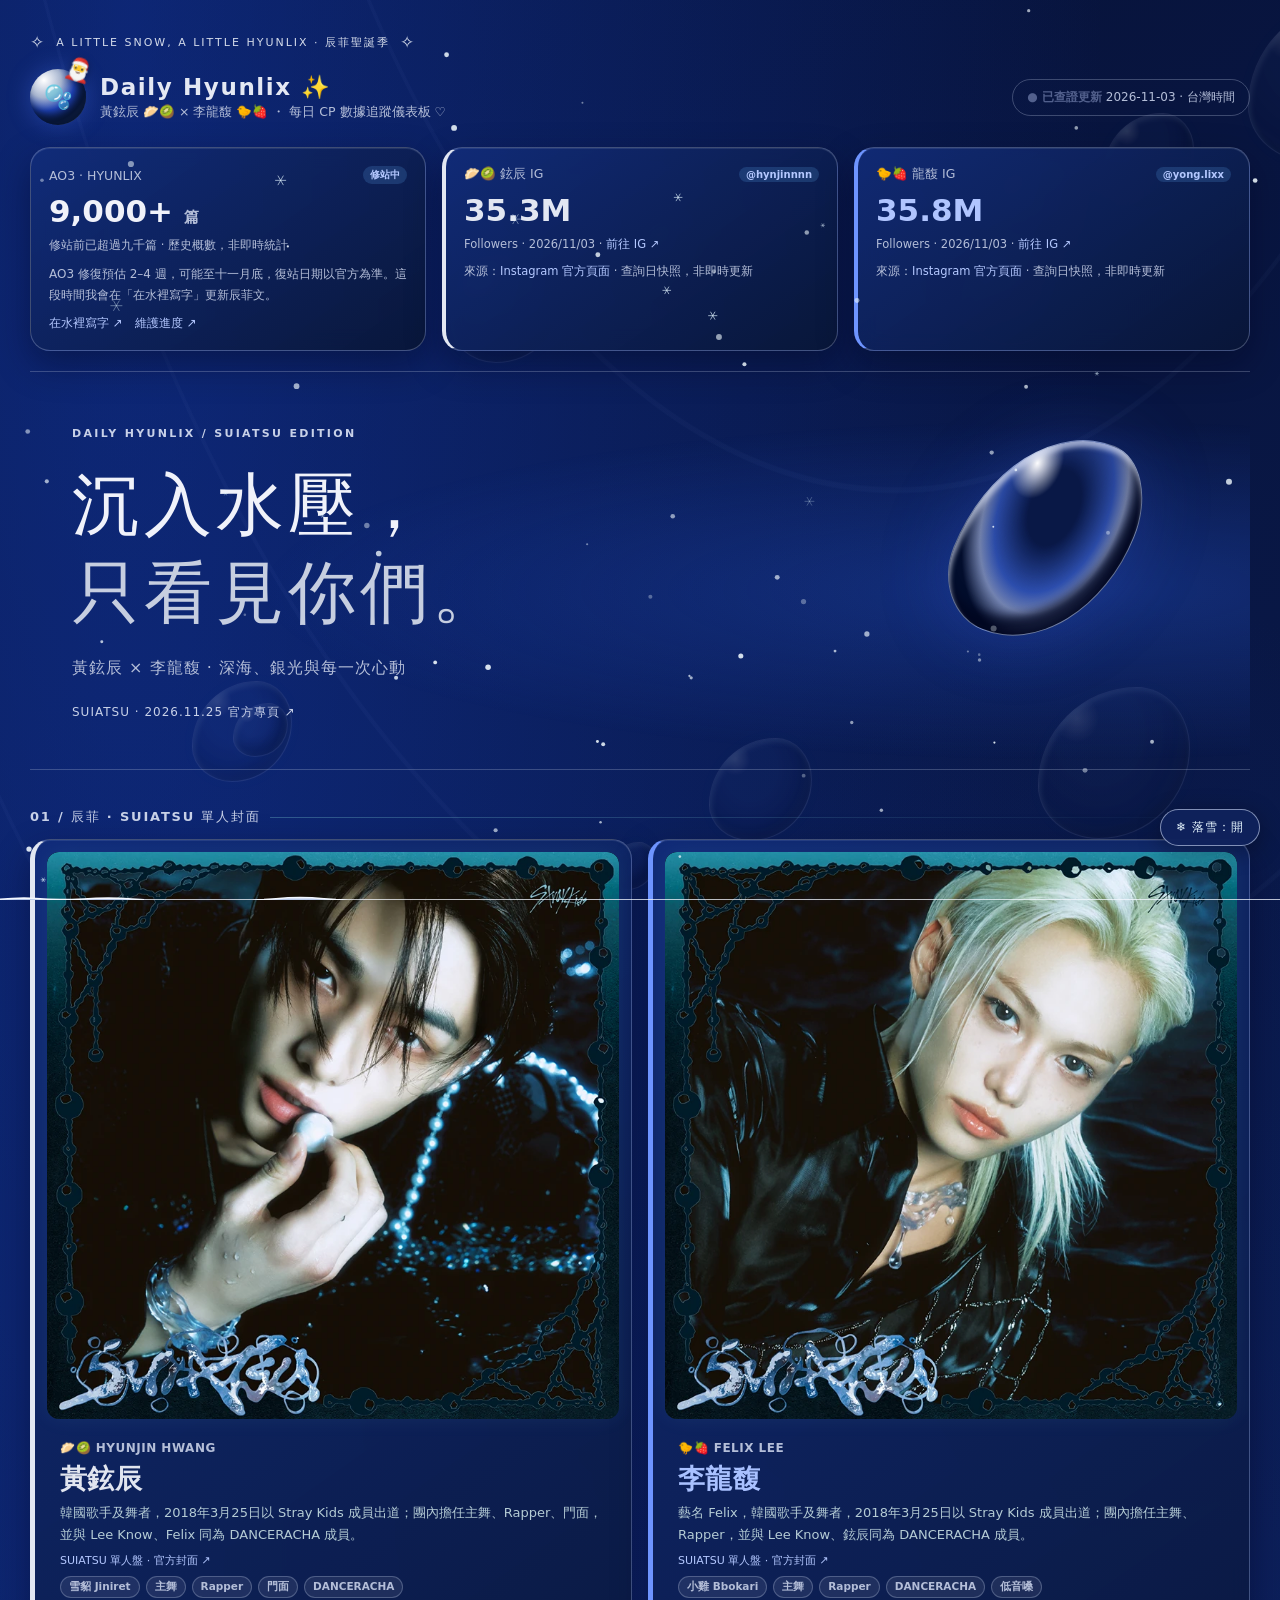
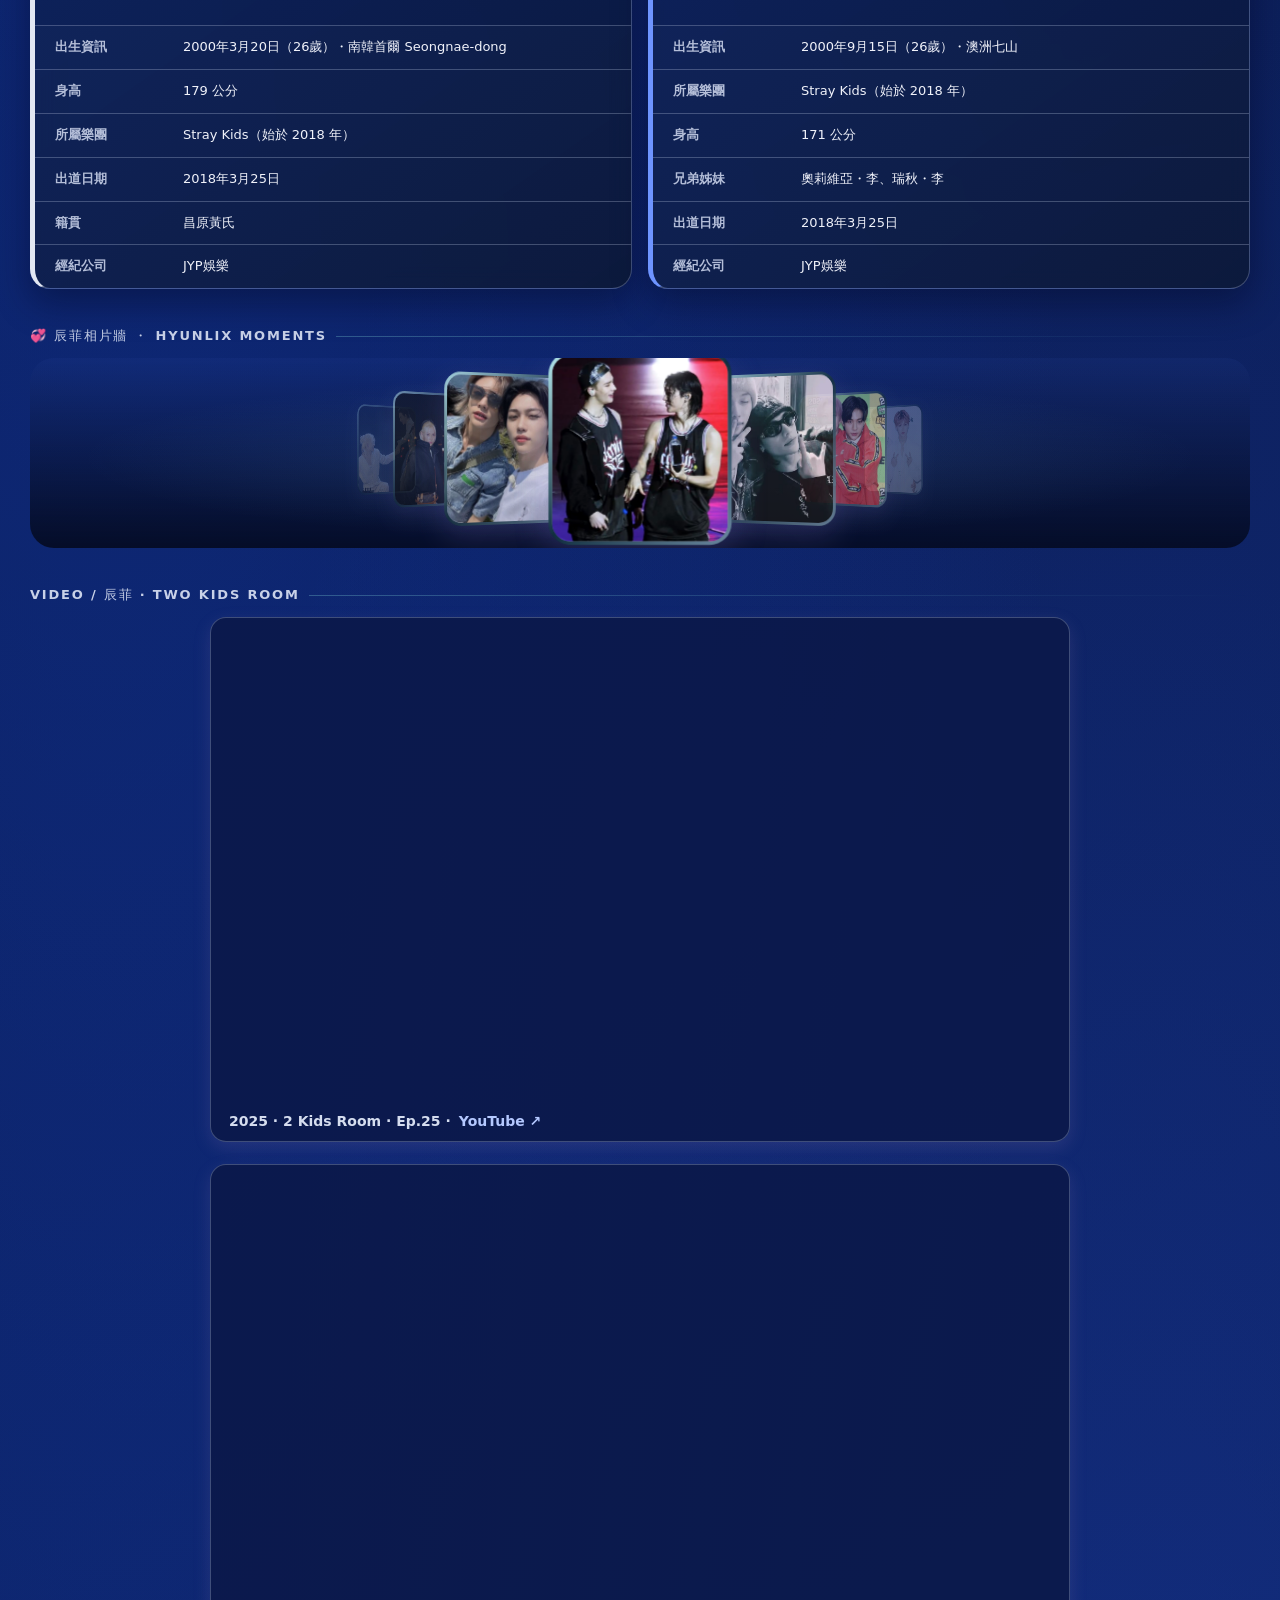
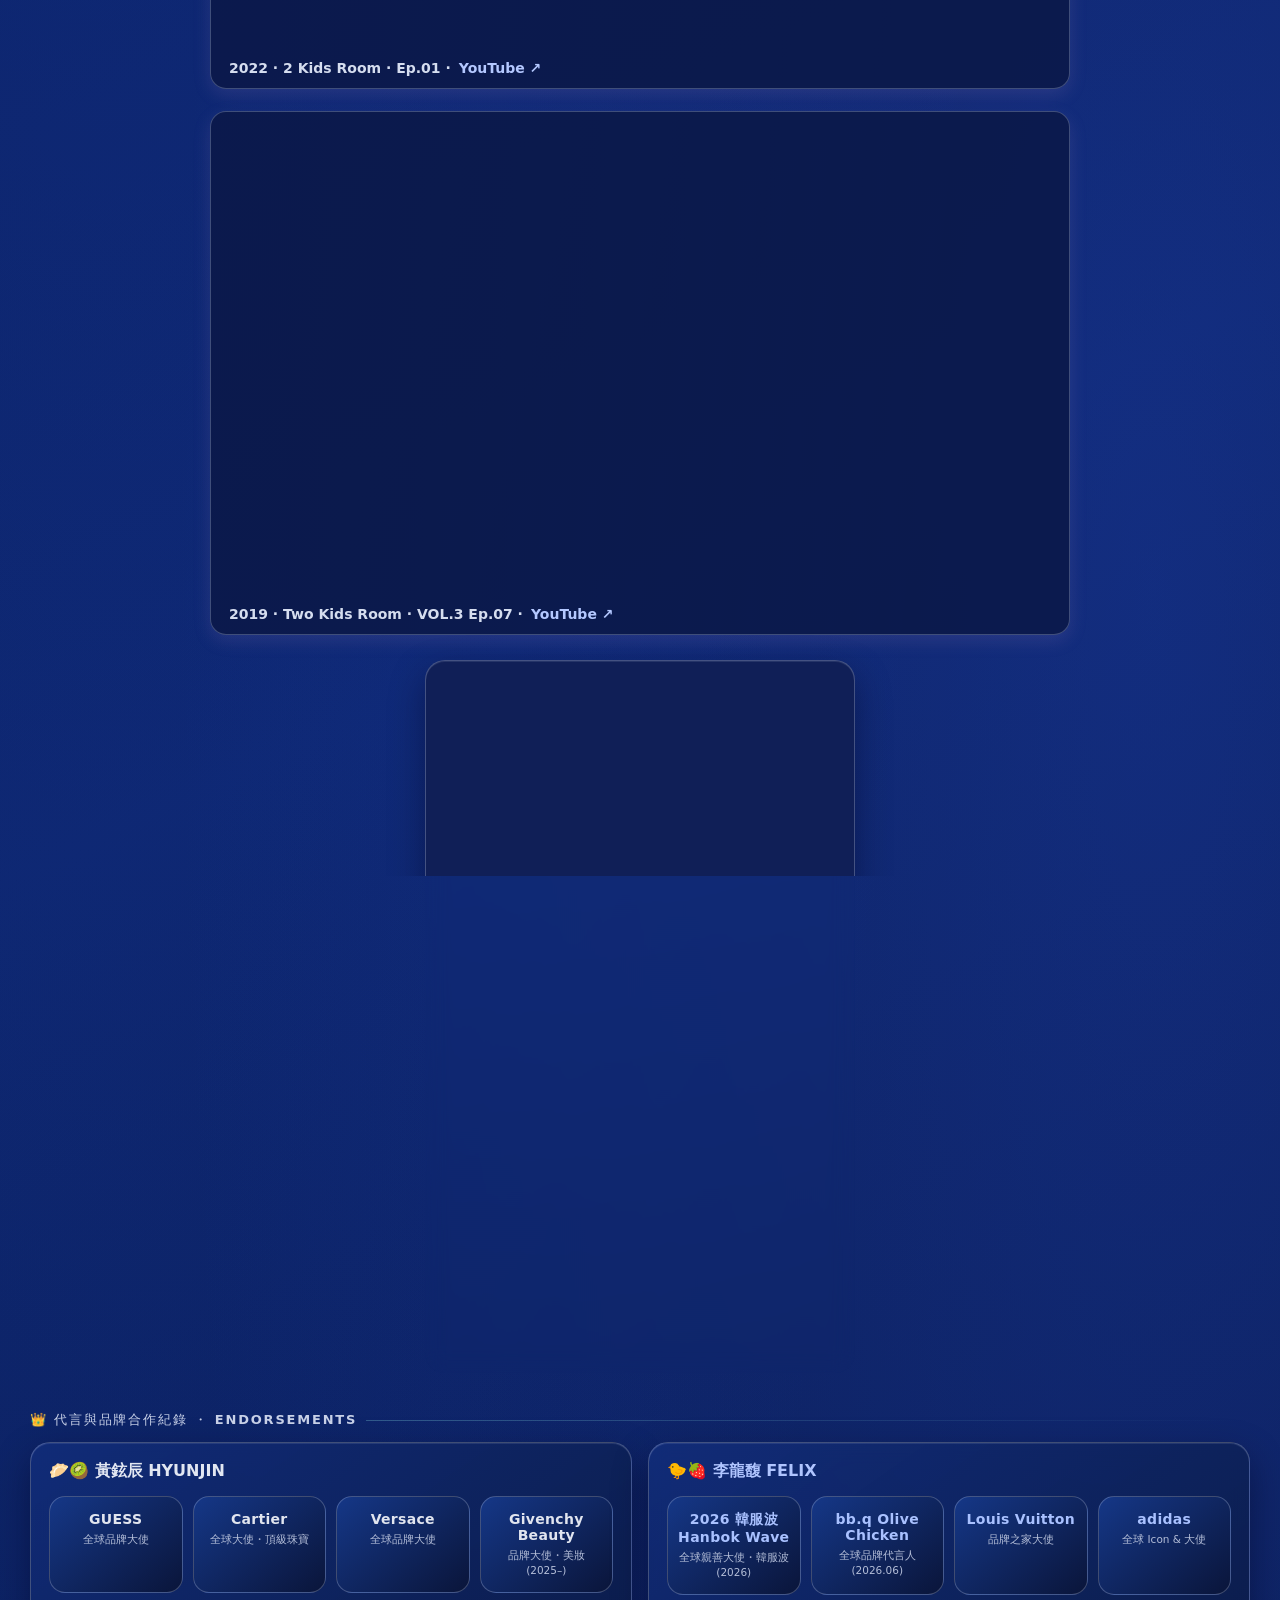
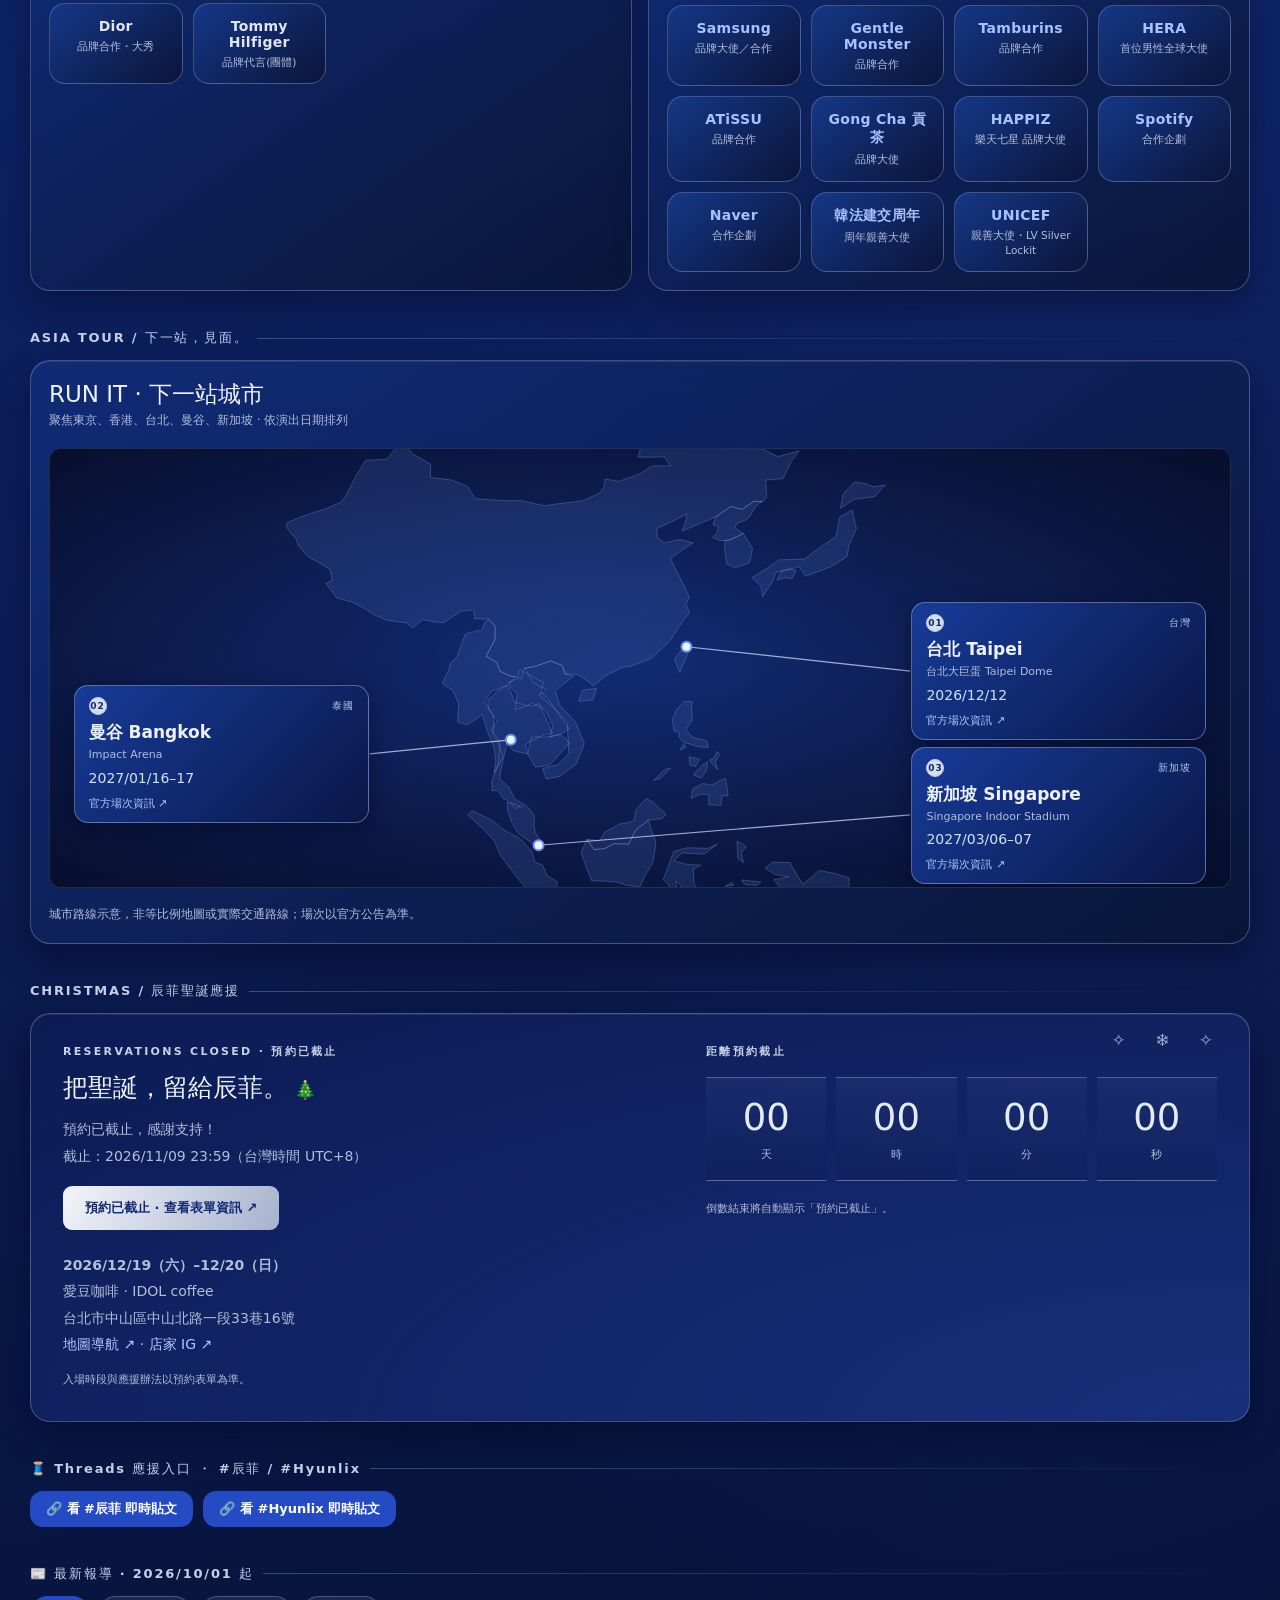
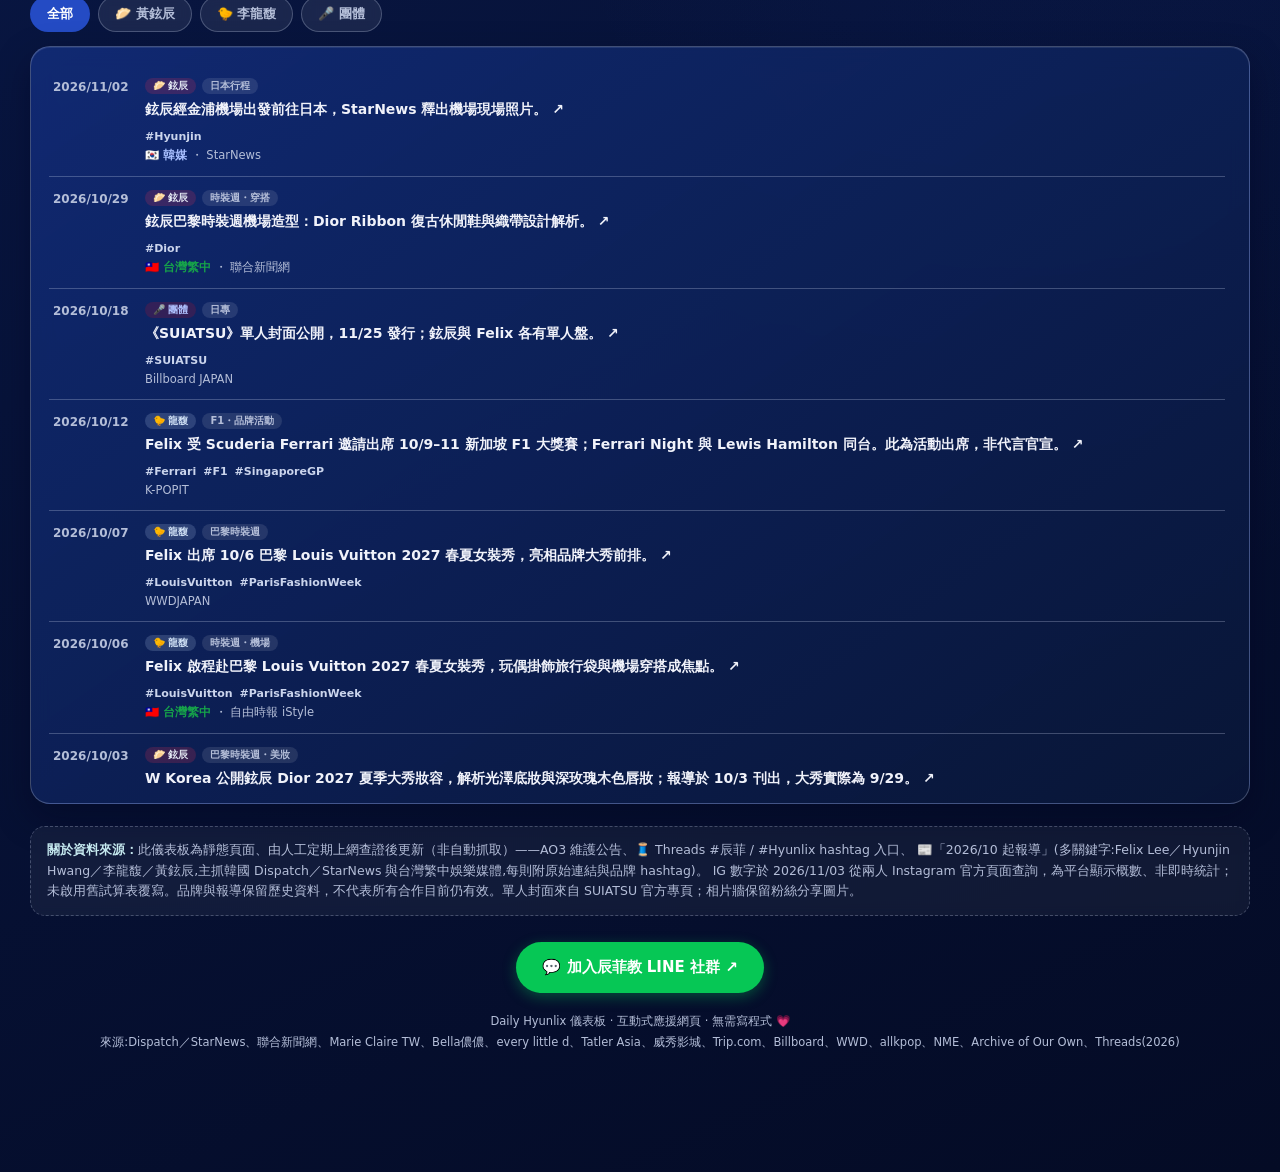
==== index.html @ 00bf86dd "Keep true-aspect regional geography in compact 440px city map" ====
<!DOCTYPE html>
<html lang="zh-Hant">
<head>
<meta charset="UTF-8">
<meta name="viewport" content="width=device-width, initial-scale=1.0">
<title>Daily Hyunlix ｜ 黃鉉辰 × 李龍馥 ✨</title>
<style>
:root{
--pink:#ff2d42; --pink-d:#c8102e;
--lilac:#3a1418; --purple:#b8102a;
--babyblue:#ff6b5b; --blue-d:#e0102a;
--card:rgba(24,14,15,.66); --line:rgba(255,70,80,.28);
--hj:#ff2d4d; --hj-soft:#ff7a8a;
--fx:#9fb4d9; --fx-fill:#c3d3ec;
--text:#f5ecec; --muted:#c9a3a8; --good:#3ddc84;
}
*{box-sizing:border-box;margin:0;padding:0}
body{
font-family:"Segoe UI","PingFang TC","Microsoft JhengHei",system-ui,sans-serif;
background-color:#0b0a10;
background-image:
url("data:image/svg+xml;utf8,%3Csvg%20xmlns%3D%22http%3A//www.w3.org/2000/svg%22%20width%3D%22120%22%20height%3D%22120%22%3E%3Cg%20fill%3D%22none%22%20stroke%3D%22rgba%28255%2C80%2C90%2C0.08%29%22%20stroke-width%3D%221.4%22%3E%3Cpath%20d%3D%22M10%2060%20C10%2040%2C30%2040%2C30%2060%20C30%2080%2C50%2080%2C50%2060%20C50%2040%2C70%2040%2C70%2060%20C70%2080%2C90%2080%2C90%2060%20C90%2040%2C110%2040%2C110%2060%22/%3E%3Cpath%20d%3D%22M10%2020%20C10%200%2C30%200%2C30%2020%20C30%2040%2C50%2040%2C50%2020%20C50%200%2C70%200%2C70%2020%20C70%2040%2C90%2040%2C90%2020%20C90%200%2C110%200%2C110%2020%22/%3E%3Cpath%20d%3D%22M10%20100%20C10%2080%2C30%2080%2C30%20100%20C30%20120%2C50%20120%2C50%20100%20C50%2080%2C70%2080%2C70%20100%20C70%20120%2C90%20120%2C90%20100%20C90%2080%2C110%2080%2C110%20100%22/%3E%3C/g%3E%3C/svg%3E"),
radial-gradient(1000px 700px at 8% 6%, rgba(180,20,40,.32) 0%, transparent 58%),
radial-gradient(900px 620px at 92% 10%, rgba(30,40,70,.4) 0%, transparent 58%),
radial-gradient(1000px 680px at 65% 100%, rgba(20,25,45,.5) 0%, transparent 60%),
linear-gradient(160deg,#170709 0%,#0c0c14 45%,#050508 100%);
background-attachment:fixed;
color:var(--text); min-height:100vh; padding:26px 20px 70px; position:relative; overflow-x:hidden;
}
body::before{content:"";position:fixed;inset:0;z-index:-2;pointer-events:none;background:
url("data:image/svg+xml;utf8,%3Csvg%20xmlns%3D%22http%3A//www.w3.org/2000/svg%22%20width%3D%22120%22%20height%3D%22120%22%3E%3Cg%20fill%3D%22none%22%20stroke%3D%22rgba%28255%2C80%2C90%2C0.08%29%22%20stroke-width%3D%221.4%22%3E%3Cpath%20d%3D%22M10%2060%20C10%2040%2C30%2040%2C30%2060%20C30%2080%2C50%2080%2C50%2060%20C50%2040%2C70%2040%2C70%2060%20C70%2080%2C90%2080%2C90%2060%20C90%2040%2C110%2040%2C110%2060%22/%3E%3Cpath%20d%3D%22M10%2020%20C10%200%2C30%200%2C30%2020%20C30%2040%2C50%2040%2C50%2020%20C50%200%2C70%200%2C70%2020%20C70%2040%2C90%2040%2C90%2020%20C90%200%2C110%200%2C110%2020%22/%3E%3Cpath%20d%3D%22M10%20100%20C10%2080%2C30%2080%2C30%20100%20C30%20120%2C50%20120%2C50%20100%20C50%2080%2C70%2080%2C70%20100%20C70%20120%2C90%20120%2C90%20100%20C90%2080%2C110%2080%2C110%20100%22/%3E%3C/g%3E%3C/svg%3E"),
radial-gradient(1000px 700px at 8% 6%, rgba(180,20,40,.32) 0%, transparent 58%),
radial-gradient(900px 620px at 92% 10%, rgba(30,40,70,.4) 0%, transparent 58%),
radial-gradient(1000px 680px at 65% 100%, rgba(20,25,45,.5) 0%, transparent 60%),
linear-gradient(160deg,#170709 0%,#0c0c14 45%,#050508 100%);}
#bubbles{position:fixed;inset:0;z-index:0;pointer-events:none;overflow:hidden}
.bubble{position:absolute;border-radius:50%;
background:
radial-gradient(circle at 30% 24%, rgba(255,255,255,.28), rgba(255,255,255,.05) 38%, transparent 60%),
conic-gradient(from 210deg, #c8102e, #1a0a0a, #2a3550, #c8102e);
box-shadow: inset 0 0 18px rgba(200,60,70,.2), inset -6px -8px 18px rgba(20,20,35,.5), 0 0 26px rgba(150,30,50,.3);
mix-blend-mode:screen; opacity:.4; animation:floaty linear infinite;}
@keyframes floaty{0%{transform:translate(0,0) scale(1)}50%{transform:translate(26px,-46px) scale(1.06)}100%{transform:translate(0,0) scale(1)}}
.wrap{max-width:1180px;margin:0 auto;position:relative;z-index:1}
a{color:var(--blue-d);text-decoration:none} a:hover{text-decoration:underline}
header.top{display:flex;justify-content:space-between;align-items:center;flex-wrap:wrap;gap:14px;margin-bottom:22px}
.brand{display:flex;align-items:center;gap:14px}
.logo{width:56px;height:56px;border-radius:50%;background:conic-gradient(from 180deg,#c8102e,#1a0a0a,#2a3550,#c8102e);
display:grid;place-items:center;font-size:23px;box-shadow:inset 0 0 14px rgba(255,255,255,.8), 0 6px 22px rgba(200,150,230,.5)}
.brand h1{font-size:23px;letter-spacing:.4px;background:linear-gradient(90deg,var(--pink-d),var(--purple),var(--blue-d));
-webkit-background-clip:text;background-clip:text;color:transparent}
.brand p{color:var(--muted);font-size:12.5px;margin-top:3px}
.stamp{text-align:right;font-size:12px;color:var(--muted)}
.stamp .live{color:var(--good);font-weight:700}
.grid{display:grid;gap:16px}
.card{background:var(--card);border:1px solid var(--line);border-radius:22px;padding:18px;
backdrop-filter:blur(11px);-webkit-backdrop-filter:blur(11px);box-shadow:0 8px 30px rgba(180,150,230,.22)}
.kpis{grid-template-columns:repeat(3,1fr);margin-bottom:18px}
@media(max-width:780px){.kpis{grid-template-columns:1fr}}
.kpi .kt{display:flex;justify-content:space-between;align-items:center;color:var(--muted);font-size:12.5px}
.kpi.hj{border-left:4px solid var(--hj)} .kpi.fx{border-left:4px solid var(--fx-fill)}
.kpi .kv{font-size:26px;font-weight:800;margin-top:9px}
.kpi.hj .kv{color:var(--hj)} .kpi.fx .kv{color:var(--fx)}
.kpi .ks{font-size:11.5px;margin-top:7px;color:var(--muted)}
.tag{font-size:10px;font-weight:700;padding:2px 7px;border-radius:99px}
.tg-auto{background:rgba(31,164,99,.16);color:var(--good)}
.tg-ig{background:rgba(90,167,232,.2);color:var(--blue-d)}
.sec{display:flex;align-items:center;gap:9px;margin:28px 0 13px;font-size:14.5px;font-weight:800;letter-spacing:1px;
background:linear-gradient(90deg,var(--pink-d),var(--purple));-webkit-background-clip:text;background-clip:text;color:transparent}
.sec::after{content:"";flex:1;height:2px;background:linear-gradient(90deg,rgba(199,167,255,.7),transparent)}
.profiles{grid-template-columns:1fr 1fr;margin-bottom:8px}
@media(max-width:860px){.profiles{grid-template-columns:1fr}}
.profile{position:relative;overflow:hidden;padding:0;border-radius:26px;background:rgba(24,14,15,.66)}
.profile::before{content:"";position:absolute;inset:-30% -10% auto auto;width:220px;height:220px;border-radius:50%;background:radial-gradient(circle,rgba(255,60,70,.35),transparent 65%);pointer-events:none}
.profile.hj{border-left:5px solid var(--hj)} .profile.fx{border-left:5px solid var(--fx-fill)}
.phead{display:grid;grid-template-columns:150px 1fr;gap:16px;padding:16px 16px 12px;align-items:stretch}
@media(max-width:560px){.phead{grid-template-columns:118px 1fr;gap:12px;padding:13px}}
.portrait{height:210px;border-radius:22px;padding:3px;background:linear-gradient(135deg,#ff2d42,#22171a,#2a3550);box-shadow:0 10px 28px rgba(180,150,230,.25);overflow:hidden}
@media(max-width:560px){.portrait{height:174px}}
.portrait img{width:100%;height:100%;object-fit:cover;border-radius:19px;display:block}
.pmeta{display:flex;flex-direction:column;justify-content:center;gap:8px;min-width:0}
.pname{font-size:22px;font-weight:900;line-height:1.15;letter-spacing:.3px}.profile.hj .pname{color:var(--hj)}.profile.fx .pname{color:#cfe0f5}
.pen{font-size:12px;color:var(--muted);font-weight:700;letter-spacing:.5px}.pintro{font-size:13px;color:#f0d8d8;line-height:1.65}.pills{display:flex;gap:6px;flex-wrap:wrap}.pill{font-size:10.5px;font-weight:800;padding:3px 8px;border-radius:999px;background:rgba(255,255,255,.08);border:1px solid var(--line);color:var(--muted)}
.facts{display:grid;border-top:1px solid rgba(255,70,80,.28)}
.fact{display:grid;grid-template-columns:118px 1fr;gap:10px;padding:11px 16px;border-top:1px solid rgba(255,70,80,.22);background:rgba(255,255,255,.04)}
.fact:first-child{border-top:0}.fact b{color:var(--muted);font-size:13px}.fact span{font-size:13px;color:var(--text);line-height:1.45;font-weight:650}
.profile.hj .fact{background:rgba(219,230,255,.42)}.profile.fx .fact{background:rgba(255,235,224,.46)}
.photos{
position:relative;height:190px;display:block;overflow:hidden;padding:10px 0 18px;perspective:950px;
border-radius:24px;background:linear-gradient(180deg,rgba(255,255,255,.25),rgba(255,255,255,.08));
}
.photos::before{content:"";position:absolute;inset:10px 0 0;background:radial-gradient(ellipse at center,rgba(255,255,255,.45),transparent 58%);pointer-events:none}
.pf{position:absolute;left:50%;top:12px;width:150px;height:158px;border-radius:18px;padding:3px;border:0;background:linear-gradient(135deg,#ff2d42,#22171a,#2a3550);box-shadow:0 12px 30px rgba(135,116,210,.24);transition:transform .55s cubic-bezier(.2,.8,.2,1),opacity .55s ease,filter .55s ease,z-index .55s;cursor:pointer;overflow:hidden;transform-style:preserve-3d;will-change:transform,opacity;opacity:0;pointer-events:none}
.pf img{width:100%;height:100%;object-fit:cover;border-radius:15px;display:block;box-shadow:inset 0 0 10px rgba(255,255,255,.55)}
.pf.noimg{display:grid;place-items:center}
.pf.noimg::after{content:"💞 辰菲";color:#fff;font-weight:800;font-size:15px;text-shadow:0 1px 4px rgba(0,0,0,.2)}
.pf[data-pos="0"]{opacity:1;z-index:9;pointer-events:auto;filter:saturate(1.08) contrast(1.03);transform:translateX(-50%) translateZ(110px) rotateY(0deg) scale(1.08)}
.pf[data-pos="1"]{opacity:.88;z-index:8;pointer-events:auto;transform:translateX(calc(-50% + 122px)) translateZ(30px) rotateY(-28deg) scale(.92)}
.pf[data-pos="-1"]{opacity:.88;z-index:8;pointer-events:auto;transform:translateX(calc(-50% - 122px)) translateZ(30px) rotateY(28deg) scale(.92)}
.pf[data-pos="2"]{opacity:.55;z-index:7;pointer-events:auto;filter:saturate(.9);transform:translateX(calc(-50% + 220px)) translateZ(-90px) rotateY(-48deg) scale(.78)}
.pf[data-pos="-2"]{opacity:.55;z-index:7;pointer-events:auto;filter:saturate(.9);transform:translateX(calc(-50% - 220px)) translateZ(-90px) rotateY(48deg) scale(.78)}
.pf[data-pos="3"]{opacity:.25;z-index:6;transform:translateX(calc(-50% + 300px)) translateZ(-180px) rotateY(-62deg) scale(.66)}
.pf[data-pos="-3"]{opacity:.25;z-index:6;transform:translateX(calc(-50% - 300px)) translateZ(-180px) rotateY(62deg) scale(.66)}
.photos:hover .pf[data-pos="0"]{box-shadow:0 16px 42px rgba(255,130,205,.38),0 0 28px rgba(159,210,255,.45)}
.photoHint{position:absolute;left:50%;bottom:4px;transform:translateX(-50%);font-size:11px;color:var(--muted);background:rgba(255,255,255,.1);border:1px solid var(--line);border-radius:999px;padding:3px 10px;backdrop-filter:blur(8px);white-space:nowrap}
@media(max-width:780px){.photos{height:174px}.pf{width:132px;height:144px}.pf[data-pos="1"]{transform:translateX(calc(-50% + 92px)) translateZ(20px) rotateY(-26deg) scale(.88)}.pf[data-pos="-1"]{transform:translateX(calc(-50% - 92px)) translateZ(20px) rotateY(26deg) scale(.88)}.pf[data-pos="2"]{opacity:.42;transform:translateX(calc(-50% + 158px)) translateZ(-75px) rotateY(-48deg) scale(.72)}.pf[data-pos="-2"]{opacity:.42;transform:translateX(calc(-50% - 158px)) translateZ(-75px) rotateY(48deg) scale(.72)}.pf[data-pos="3"],.pf[data-pos="-3"]{opacity:0}}
.brandwall{grid-template-columns:1fr 1fr}
@media(max-width:780px){.brandwall{grid-template-columns:1fr}}
.bm{font-size:16px;font-weight:800;margin-bottom:14px}
.bm.hj{color:var(--hj)} .bm.fx{color:var(--fx)}
.blogos{display:grid;grid-template-columns:repeat(auto-fill,minmax(122px,1fr));gap:11px}
.brandchip{text-align:center;border-radius:16px;padding:14px 10px;border:1px solid var(--line);
box-shadow:0 5px 16px rgba(180,150,230,.2);transition:transform .25s ease}
.brandchip:hover{transform:translateY(-4px) scale(1.03)}
.brandchip.hj{background:linear-gradient(140deg,#3a0a10,#1a0000)}
.brandchip.fx{background:linear-gradient(140deg,#141c2a,#0c0f16)}
.brandchip .bn{font-size:14px;font-weight:800;letter-spacing:.3px;color:var(--text)}
.brandchip.hj .bn{color:var(--hj)} .brandchip.fx .bn{color:#cfe0f5}
.brandchip .br{font-size:10.5px;color:var(--muted);margin-top:5px;line-height:1.4}
.events{grid-template-columns:repeat(3,1fr)}
@media(max-width:780px){.events{grid-template-columns:1fr}}
.ev .city{font-size:11px;font-weight:800;color:#fff;background:linear-gradient(135deg,var(--pink),var(--purple));padding:3px 11px;border-radius:99px;display:inline-block}
.ev .city.tp{background:linear-gradient(135deg,var(--babyblue),var(--blue-d))}
.ev .vn{font-size:17px;font-weight:800;margin-top:11px}
.ev .dt{font-size:12.5px;color:var(--muted);margin-top:4px}
.ev .cd{display:flex;gap:8px;margin-top:14px}
.ev .cb{background:rgba(255,255,255,.08);border:1px solid var(--line);border-radius:13px;padding:9px 0;text-align:center;flex:1}
.ev .cb b{display:block;font-size:22px;line-height:1.1;background:linear-gradient(135deg,var(--pink-d),var(--purple));-webkit-background-clip:text;background-clip:text;color:transparent}
.ev .cb span{font-size:10px;color:var(--muted)}
.ev .status{margin-top:14px;font-weight:800;font-size:15px}
.ev .status.live-ev{color:var(--good)} .ev .status.done{color:var(--muted)}
.ev .lk{display:inline-block;margin-top:12px;font-size:12.5px;font-weight:700}.ev .lk::after{content:" ↗"}
.thbtns{display:flex;gap:10px;margin-bottom:14px;flex-wrap:wrap}
.thbtns a{background:linear-gradient(135deg,#8a0f1f,#c8102e);color:#fff;font-weight:700;font-size:13px;padding:9px 16px;border-radius:13px}
.thbtns a:hover{text-decoration:none;opacity:.88}
.filters{display:flex;gap:8px;margin-bottom:14px;flex-wrap:wrap}
.filters button{background:rgba(255,255,255,.08);border:1px solid var(--line);color:var(--muted);font-weight:700;font-size:13px;padding:8px 16px;border-radius:99px;cursor:pointer;backdrop-filter:blur(6px)}
.filters button.on{color:#fff;background:linear-gradient(135deg,var(--pink-d),var(--purple));border-color:transparent}
.newslist{max-height:620px;overflow-y:auto;padding-right:6px}
.ni{display:flex;gap:14px;padding:13px 4px;border-bottom:1px solid var(--line)}
.ni .date{flex:0 0 78px;font-size:12px;color:var(--muted);font-weight:700;padding-top:2px}
.ni .body{flex:1}
.ni .badges{display:flex;gap:6px;margin-bottom:5px;flex-wrap:wrap;align-items:center}
.b{font-size:10px;font-weight:800;padding:1px 8px;border-radius:99px}
.b-hj{background:rgba(255,45,77,.18);color:var(--hj)}
.b-fx{background:rgba(159,180,217,.22);color:#cfe0f5}
.b-skz{background:rgba(184,16,42,.22);color:var(--purple)}
.b-cat{background:rgba(255,255,255,.1);color:var(--muted)}
.ni .ti{font-size:14px;font-weight:600;line-height:1.5}
.ni .ti a{color:var(--text)} .ni .ti a:hover{color:var(--blue-d)}
.ni .htags{margin-top:5px}
.ht{display:inline-block;font-size:11px;font-weight:700;color:var(--pink-d);margin-right:7px}
.ni .src{font-size:11.5px;color:var(--muted);margin-top:4px}
.ni .src .kr{color:#c0392b;font-weight:700} .ni .src .tw{color:#16a34a;font-weight:700}
.note{background:rgba(255,255,255,.05);border:1px dashed var(--line);border-radius:15px;padding:13px 16px;font-size:12.5px;color:var(--muted);margin-top:22px;line-height:1.65;backdrop-filter:blur(6px)}
.note b{color:var(--purple)}
footer{color:var(--muted);font-size:11.5px;text-align:center;margin-top:26px;line-height:1.8}
/* 七彩閃爍強調特效 */
@keyframes rainbowGlow {
0% { color:#ff0040; text-shadow:0 0 8px rgba(255,0,64,.7); }
16% { color:#ff8c00; text-shadow:0 0 8px rgba(255,140,0,.7); }
33% { color:#ffd500; text-shadow:0 0 8px rgba(255,213,0,.7); }
50% { color:#00d26a; text-shadow:0 0 8px rgba(0,210,106,.7); }
66% { color:#00bcd4; text-shadow:0 0 8px rgba(0,188,212,.7); }
83% { color:#7c4dff; text-shadow:0 0 8px rgba(124,77,255,.7); }
100% { color:#ff0040; text-shadow:0 0 8px rgba(255,0,64,.7); }
}
.rainbow-num, .kv { animation: rainbowGlow 3s linear infinite; font-weight:800; }
/* 辰菲 2KR 影片牆 */
.grid.videos { display:grid; grid-template-columns:repeat(3,1fr); gap:14px; }
@media (max-width:820px){ .grid.videos { grid-template-columns:1fr; } }
.vidcard { background:var(--card); border:1px solid var(--line); border-radius:16px; overflow:hidden; box-shadow:0 6px 18px rgba(180,140,200,.15); }
.vidcard .vwrap { position:relative; width:100%; aspect-ratio:16/9; }
.vidcard .vwrap iframe { position:absolute; inset:0; width:100%; height:100%; border:0; }
.vidcard .vcap { padding:10px 14px; font-weight:700; color:var(--text); display:flex; align-items:center; gap:8px; }
.vidcard .vyear { font-weight:800; animation: rainbowGlow 3s linear infinite; }
.vidcard .veps { padding:0 14px 12px; font-size:13px; color:var(--muted); }
.tourstops{grid-template-columns:repeat(3,1fr)}
@media(max-width:780px){.tourstops{grid-template-columns:1fr}}
.tstop{padding:16px;position:relative;overflow:hidden}
.tstop::before{content:"";position:absolute;inset:0;background:linear-gradient(135deg,rgba(255,45,66,.12),transparent 60%);pointer-events:none}
.tstop .tleg{display:inline-block;font-size:10px;font-weight:800;color:#fff;background:linear-gradient(135deg,var(--pink-d),var(--purple));padding:2px 10px;border-radius:99px;margin-bottom:8px}
.tstop.done .tleg{background:rgba(255,255,255,.12);color:var(--muted)}
.tstop .tcity{font-size:18px;font-weight:900;letter-spacing:.3px}
.tstop .tvenue{font-size:12.5px;color:var(--muted);margin-top:4px}
.tstop .tdate{font-size:13.5px;font-weight:700;margin-top:10px;color:var(--fx)}
.tstop.done{opacity:.55}
/* SUIATSU · deep water / liquid silver */
:root{--pink:#a9e6ee;--pink-d:#a9e6ee;--lilac:#19343e;--purple:#d6e4f2;--babyblue:#79bbd5;--blue-d:#a6e9f4;--card:rgba(10,27,35,.88);--line:rgba(157,213,231,.22);--hj:#a6edf3;--hj-soft:#a6edf3;--fx:#cedff5;--fx-fill:#afcbe9;--text:#ecf5fa;--muted:#a7bfc9;--good:#9fd7cd;--accent:#b9e9ed}
html{scroll-behavior:smooth;scroll-padding-top:24px}
body{background:#030c12;background-image:radial-gradient(ellipse at 10% 0,rgba(31,98,114,.26),transparent 55%),radial-gradient(ellipse at 95% 40%,rgba(71,94,143,.19),transparent 50%),linear-gradient(160deg,#071923,#02080d);padding-top:32px}
body::before{background:repeating-radial-gradient(ellipse at 70% -100%,transparent 0 150px,rgba(136,211,232,.035) 151px 153px,transparent 154px 270px)}
.wrap{max-width:1220px}.logo{background:radial-gradient(circle at 25% 20%,#edfbff,#327e92 30%,#091c27 66%,#b0cedd);box-shadow:inset -5px -8px 10px #020c16,0 0 28px #87def333}.brand h1{background:none;color:#d6f6fa;font-weight:650;letter-spacing:1.6px}
.stamp{border:1px solid var(--line);padding:9px 14px;border-radius:99px}.card{box-shadow:0 16px 40px #0005,inset 0 1px #d5faff12;border-radius:20px}.kpi .kv,.rainbow-num,.vidcard .vyear{animation:none}.kpi .kv{font-weight:650;font-variant-numeric:tabular-nums;font-size:30px}.ks{line-height:1.7}
.hero{position:relative;overflow:hidden;margin:20px 0 24px;padding:55px 42px 48px;border-top:1px solid var(--line);border-bottom:1px solid var(--line);background:radial-gradient(ellipse at 83% 60%,#21495966,transparent 50%)}
.eyebrow{font-size:11px;letter-spacing:2.3px;color:#a5cbd6;font-weight:650}.hero h2{font-family:Georgia,"Noto Serif TC",serif;font-size:clamp(38px,6vw,68px);font-weight:400;line-height:1.3;letter-spacing:4px;margin:21px 0}.hero em{font-style:normal;color:#a0cfdf}.hero p{color:var(--muted);margin-bottom:22px;letter-spacing:1px}.hero>a{font-size:12px;letter-spacing:1px}
.hero-drop{position:absolute;right:10%;top:14%;width:164px;height:220px;border-radius:68% 32% 65% 35% / 70% 35% 65% 30%;transform:rotate(22deg);background:radial-gradient(ellipse at 28% 20%,#f5feffcc,transparent 15%),radial-gradient(ellipse at 48% 36%,#142732 25%,#79b2bf77 50%,#030c16 68%);box-shadow:inset 3px 5px 5px #bfe9faaa,inset -12px -15px 10px #000b,0 0 70px #599abc44;border:1px solid #a6ddec88}
.bubble{border:1px solid #c5f7ff66;background:radial-gradient(ellipse at 25% 20%,#efffffbb,transparent 14%),radial-gradient(ellipse at 40% 30%,#7cb9ca22 30%,#07192388 60%,#a4dbe566 90%);box-shadow:inset 2px 3px 5px #d5efff66,inset -6px -8px 10px #0008,0 0 24px #8fe3fa15;mix-blend-mode:normal;opacity:.2!important;border-radius:65% 35% 60% 40% / 65% 40% 60% 35%}
.announcement{border-color:#82d0e055;padding:28px 32px;margin-bottom:30px}.announcement h2,.christmas h2,.map-head h2,.carousel-head h2{font-size:25px;font-weight:550;margin:12px 0}.announcement p{font-size:14px;line-height:1.95;color:var(--muted);max-width:900px}.author-note{color:#dfedf3!important;margin:13px 0}.actions{display:flex;gap:18px;align-items:center;flex-wrap:wrap;margin-top:16px}.primary{display:inline-block;background:linear-gradient(120deg,#c8e9ef,#98bccc);color:#061b26!important;padding:13px 22px;border-radius:9px;font-size:13px;font-weight:750;text-decoration:none!important}.primary:hover{filter:brightness(1.1)}
.sec{background:none;color:#c2e4ed;font-size:13px;font-weight:550;letter-spacing:1.8px;margin-top:38px}.sec::after{height:1px;background:linear-gradient(90deg,#68adc066,transparent)}
.profile{background:#091c26}.phead{display:flex;flex-direction:column;padding:12px;gap:18px}.portrait{height:auto;aspect-ratio:800/793;padding:0;border-radius:12px;background:#0b202b;box-shadow:0 0 22px #87e4fa11}.portrait img{object-fit:contain;border-radius:12px}.pmeta{padding:4px 13px 15px}.pname{font-weight:600;font-size:27px}.pintro{color:#b5ccd5;font-size:13px}.cover-credit{font-size:11px}.profile.hj .fact,.profile.fx .fact{background:#ffffff03}.fact{border-top:1px solid var(--line);padding:12px 20px}.facts{border-top:1px solid var(--line)}.fact span{font-weight:400}.profile::before{display:none}
.photos{background:linear-gradient(180deg,#7db4c712,#04131a55)}.photos::before{background:radial-gradient(ellipse,#89cfed20,transparent 65%)}.pf{background:linear-gradient(135deg,#b9e9ed,#163140,#6f899e)}.brandchip.hj,.brandchip.fx{background:linear-gradient(145deg,#12303c,#091720)}.blogos{gap:10px}.brandchip{box-shadow:none}.thbtns a{background:#193f4e}.logo,.brand h1{animation:none}
button{font:inherit;cursor:pointer}button:disabled{opacity:.35;cursor:default}a:focus-visible,button:focus-visible{outline:2px solid #caf8ff;outline-offset:5px}.map-head,.carousel-head{display:flex;justify-content:space-between;align-items:center;gap:15px;flex-wrap:wrap}.map-head p,.carousel-head p,.map-note,.small{font-size:12px;color:var(--muted);line-height:1.8}.map-head button,.carousel-controls button{border:1px solid var(--line);background:#0b2330;color:var(--text);border-radius:7px;padding:9px 15px}.map-head button[aria-pressed="true"]{background:#c4e8f0;color:#06202d}#tourMap{margin:16px 0;border:1px solid #3f6e7d55;border-radius:12px;background:radial-gradient(ellipse at 70% 40%,#153544,#05141e);overflow:hidden}#worldSvg{display:block;width:100%;height:auto;max-height:510px}#mapPins a:hover circle,#mapPins a:focus circle{fill:#fff;opacity:1}#mapPins a{outline:none}.tstop.selected{border-color:#c8f2ff;box-shadow:0 0 25px #70daff33}.tstop::before{background:linear-gradient(135deg,#96d7e811,transparent)}.tstop .tleg{background:#295160}.tstop .tcity{font-weight:600}.tstop .lk{font-size:12px;display:inline-block;margin-top:14px}.tourstops{margin-top:15px}.tstop{scroll-margin:25px}
.christmas{padding:30px 32px;display:grid;grid-template-columns:1.2fr 1fr;gap:30px;background:radial-gradient(ellipse at 100% 100%,#23485b77,transparent),#0b1d27}.christmas p{font-size:14px;line-height:1.9;color:var(--muted)}.christmas .primary{margin:16px 0 10px}.christmas .small{font-size:11px}.countdown{display:grid;grid-template-columns:repeat(4,1fr);gap:10px;margin:18px 0}.countdown>div{text-align:center;padding:18px 3px;border-top:1px solid #a0d8e455;border-bottom:1px solid #a0d8e433;background:linear-gradient(#a4def211,#0a1f2a33)}.countdown b{display:block;font-size:37px;color:#e3f8ff;font-weight:400;font-variant-numeric:tabular-nums}.countdown span{display:block;margin-top:8px;font-size:11px;color:var(--muted)}#eventGrid:empty{display:none}
.ig-carousel{padding:26px 30px}.carousel-controls{display:flex;align-items:center;gap:15px;font-size:12px;color:var(--muted)}.ig-slide{max-width:400px;margin:25px auto 16px;background:#fff;border-radius:13px;overflow:hidden}.ig-slide iframe{display:block;width:100%;height:650px;max-height:85vh;border:0}.ig-carousel>.map-note{text-align:center}.note b{color:#c5e9ef}
.media-slide[hidden]{display:none!important}.youtube-slide{margin:25px auto;max-width:900px;min-height:420px;display:flex;flex-direction:column;justify-content:center}.youtube-slide iframe{width:100%;aspect-ratio:16/9;border:0;border-radius:12px}.youtube-slide p{padding-top:15px;font-size:13px;color:var(--muted);text-align:center}
@media(max-width:780px){.hero{padding:35px 22px}.hero-drop{right:-30px;top:60px;width:100px;height:150px;opacity:.55}.hero h2{position:relative;z-index:1}.christmas{grid-template-columns:1fr;padding:24px;gap:22px}.announcement{padding:24px}.ig-carousel{padding:20px 14px}.countdown b{font-size:30px}.profiles{grid-template-columns:1fr 1fr}.facts{display:none}.pmeta{padding:2px}.pname{font-size:22px}.pintro{display:none}.pills{display:none}.phead{padding:8px}.cover-credit{line-height:1.7}.pen{font-size:10px}.map-head h2,.carousel-head h2{font-size:22px}}
@media(max-width:420px){body{padding:20px 12px 50px}.brand h1{font-size:20px}.pname{font-size:19px}.pen{letter-spacing:0;font-size:9px}.countdown{gap:6px}.hero h2{letter-spacing:2px}}
@media(prefers-reduced-motion:reduce){html{scroll-behavior:auto}*,*::before,*::after{animation:none!important;transition:none!important}}

/* Christmas atmosphere: decorative overlays never intercept clicks. */
body{padding-bottom:120px}
#christmasSnow{position:fixed;inset:0;width:100%;height:100%;pointer-events:none;z-index:15;opacity:.85}
.snow-bank{position:fixed;inset:auto 0 -35px;height:76px;z-index:16;pointer-events:none;transform:translateY(calc(var(--snow-rise,0) * -1px));transition:transform 3s ease;filter:drop-shadow(0 -3px 14px #abdfff40)}
.snow-bank svg{display:block;width:100%;height:100%;overflow:visible}
.snow-switch{position:fixed;right:20px;bottom:64px;z-index:17;border:1px solid #cee9f178;border-radius:99px;padding:9px 15px;background:#0a2330e8;backdrop-filter:blur(12px);color:#e7f7ff;box-shadow:0 5px 25px #0005;font-size:12px;letter-spacing:1px}
.snow-switch:hover{background:#244958}.snow-switch:focus-visible{outline:2px solid white;outline-offset:4px}
.season-greeting{display:flex;align-items:center;gap:10px;font-size:11px;letter-spacing:2px;color:#c8e3e9;margin:0 0 17px}.season-greeting::before,.season-greeting::after{content:'✧';color:#e5d4a9;font-size:17px}
.logo{position:relative;overflow:visible}.logo::after{content:'🎅';position:absolute;right:-6px;top:-12px;font-size:22px;transform:rotate(17deg);filter:drop-shadow(0 2px 4px #0005)}
.christmas{position:relative;overflow:hidden}.christmas::after{content:'✧  ❄  ✧';position:absolute;right:24px;top:16px;letter-spacing:12px;color:#d2e8f0b3;font-size:17px;pointer-events:none}.christmas .eyebrow{padding-right:60px}.christmas h2::after{content:' 🎄';font-size:.72em}
@media(max-width:600px){.snow-bank{height:61px;bottom:-31px}.snow-switch{right:12px;bottom:51px;padding:8px 12px;font-size:11px}.season-greeting{font-size:10px;letter-spacing:1.3px}.christmas::after{right:12px;letter-spacing:5px;font-size:13px}}
@media(prefers-reduced-motion:reduce){.snow-bank{transition:none}}
@media print{#christmasSnow,.snow-bank,.snow-switch{display:none}body{padding-bottom:0}}

:root{--pink:#dbe1ee;--pink-d:#cbd5ed;--purple:#afc3ff;--babyblue:#3465ff;--blue-d:#b4c8ff;--card:rgba(11,25,75,.93);--line:rgba(201,211,237,.28);--hj:#e2e7f2;--hj-soft:#d1dafa;--fx:#b0c5ff;--fx-fill:#6e94ff;--text:#f0f2fa;--muted:#b4bed8;--good:#c2d1ff;--accent:#d3dcf1}
body{background:radial-gradient(ellipse at 10% 0,#1645d066,transparent 60%),radial-gradient(ellipse at 90% 50%,#244dd444,transparent 60%),linear-gradient(155deg,#071238,#0d2364 50%,#040b25)}
body::before{background:repeating-radial-gradient(ellipse at 70% -100%,transparent 0 150px,#a3baff09 151px 153px,transparent 154px 270px)}
.card,.profile{background:linear-gradient(145deg,#122d7bd9,#091637ed);border-color:#bcc8e54d;box-shadow:inset 0 1px #e2e9ff1a,0 14px 35px #01051f66}.brand h1{color:#e4e8f3}.logo{background:radial-gradient(circle at 25% 20%,white,#a9b7d1 28%,#1e40b1 50%,#09163a 70%,#d3dbea);box-shadow:inset -5px -8px 10px #071534,0 0 25px #557eff55}
.hero{background:radial-gradient(ellipse at 85% 55%,#2452c966,transparent 55%);border-color:#c0cce044}.hero em{color:#c6cee0}.hero-drop{background:radial-gradient(ellipse at 28% 20%,#fff,transparent 15%),radial-gradient(ellipse at 48% 36%,#091846 20%,#446bdc88 45%,#d2d8e880 56%,#020d2c 70%);border-color:#bac9ed88;box-shadow:inset 3px 5px 5px #dae1f6aa,inset -12px -15px 10px #02051ebb,0 0 70px #3459e044}.primary{background:linear-gradient(120deg,#f4f5fb,#a6b2cd);color:#122a71!important}.eyebrow,.sec,.hero>a{color:#c8d1e8}.brandchip.hj,.brandchip.fx{background:linear-gradient(140deg,#153787,#0a153a)}.profile.hj .pname,.brandchip.hj .bn{color:#e1e5ef}.profile.fx .pname,.brandchip.fx .bn{color:#a9c1ff}.thbtns a,.filters button.on{background:#244bc4}.photos{background:linear-gradient(#2c4aa422,#050d28)}.snow-switch{background:#10235de8;border-color:#bbc8e5aa}.season-greeting,.season-greeting::before,.season-greeting::after{color:#d4dbea}.bubble{background:radial-gradient(ellipse at 25% 20%,#fff9,transparent 14%),radial-gradient(ellipse at 40% 30%,#8faaff22 30%,#09143a88 60%,#c4cde766 90%);border-color:#d5dcf766}.christmas{background:radial-gradient(ellipse at 100% 100%,#3157ca55,transparent),#0b1b53}.countdown>div{background:linear-gradient(#91aaff11,#07174644);border-color:#b9c6e766}.countdown b{color:#e6eaf4}
.ao3-inline{font-size:12px;line-height:1.75;color:var(--muted);margin-top:8px}.ao3-links{display:flex;gap:12px;flex-wrap:wrap;margin-top:9px;font-size:12px}.kpi .kv{font-size:31px}.grid.kpis{align-items:stretch}.stack-videos{display:grid;grid-template-columns:1fr;gap:22px;max-width:860px;margin:auto}.stack-videos .vwrap{aspect-ratio:16/9;position:relative}.stack-videos iframe{width:100%;height:100%;border:0;display:block}.stack-videos .vcap{padding:12px 18px;font-size:14px;color:#d5ddef}.ig-bottom{max-width:430px;margin:25px auto 0;padding:12px;background:#101f57}.ig-bottom iframe{width:100%;height:650px;border:0;border-radius:10px;display:block}.ig-bottom p{padding:10px;font-size:12px}
.asia-stage{position:relative;height:650px;border:1px solid #aebcdf55;border-radius:18px;overflow:hidden;background:radial-gradient(ellipse at 55% 50%,#244fc477,#050d2c);margin:18px 0}.asia-stage>svg{position:absolute;inset:0;width:100%;height:100%;pointer-events:none}.asia-stop{position:absolute;width:25%;z-index:2;padding:17px;border:1px solid #b9c6e580;border-radius:13px;background:linear-gradient(135deg,#193d9df5,#0a184af5);box-shadow:0 8px 25px #02082788}.asia-stop.left{left:2%}.asia-stop.right{right:2%}.asia-stop h3{font-size:18px;font-weight:600;color:#eef0f8;margin:8px 0}.asia-stop p{font-size:12px;line-height:1.6;color:#b6c3e3}.asia-stop time{display:block;margin:9px 0;color:#d8e1fa;font-size:14px;font-weight:650}.asia-stop a{font-size:12px}.asia-stop .tleg{font-size:10px;letter-spacing:1.6px;color:#afc4ff}.asia-stop:target{border-color:#fff;box-shadow:0 0 28px #9eb8ff66}.asia-map-heading{font-size:23px;font-weight:500}.christmas-address{margin:12px 0!important}.newslist{max-height:720px}.ni .src .kr{color:#a8bfff}
@media(max-width:650px){.asia-stage{height:1000px}.asia-stop{width:42%;padding:11px}.asia-stop h3{font-size:15px}.asia-stop p,.asia-stop a{font-size:11px}.asia-stop time{font-size:12px}.asia-stop.left{left:2%}.asia-stop.right{right:2%}.kpis{grid-template-columns:1fr}.hero-drop{opacity:.4}.ig-bottom iframe{height:610px}.map-card{padding:12px}}
#tourMap.asia-stage{background:radial-gradient(ellipse at 55% 50%,#244fc477,#050d2c);margin:18px 0}

#tourMap.asia-stage{height:auto;min-height:0;padding:26px;margin:16px 0;background:radial-gradient(ellipse at 50% 50%,#244cc144,#080f2d);overflow:hidden}
.city-grid{position:relative;z-index:1;display:grid;grid-template-columns:repeat(3,minmax(0,1fr));gap:32px 30px}.city-stop{position:relative;padding:16px;border:1px solid #c6d1ed66;border-radius:14px;background:linear-gradient(135deg,#173b98,#0a1747);min-width:0;box-shadow:0 7px 20px #02092688}.city-index{display:flex;justify-content:space-between;align-items:center;color:#b4c6ee;font-size:10px;letter-spacing:1px}.city-index span:first-child{display:grid;place-items:center;width:24px;height:24px;border:1px solid #bfcce5;border-radius:50%;background:#d5def0;color:#122a66;font-weight:800}.city-stop h3{font-size:18px;font-weight:600;margin:11px 0 5px;color:#edf1fc}.city-stop p{font-size:12px;color:var(--muted);line-height:1.5}.city-stop time{display:block;margin:10px 0;font-size:14px;color:#d4e0fb}.city-stop a{font-size:12px}.city-stop:target{border-color:#fff}#tourMap>svg{position:absolute;inset:0;width:100%;height:100%;pointer-events:none}.snow-bank{display:none!important}#christmasSnow{opacity:1}.snow-switch{bottom:54px}
@media(max-width:650px){#tourMap.asia-stage{height:auto;padding:15px}.city-grid{grid-template-columns:repeat(2,minmax(0,1fr));gap:22px 16px}.city-stop{padding:12px}.city-stop h3{font-size:15px}.city-stop p,.city-stop a{font-size:11px}.city-stop time{font-size:12px}.snow-switch{bottom:50px}}
#tourMap.asia-stage{height:440px;padding:0}.city-grid{position:absolute;inset:0;display:block}.city-stop{position:absolute;width:25%;padding:11px 14px}.city-stop.left{left:2%}.city-stop.right{right:2%}.city-index span:first-child{width:18px;height:18px;font-size:9px}.city-stop h3{margin:6px 0 3px;font-size:17px}.city-stop time{margin:6px 0}.city-stop p{font-size:11px}.city-stop a{font-size:11px}
@media(max-width:650px){#tourMap.asia-stage{height:560px;padding:0}.city-stop{width:40%;padding:10px}.city-stop h3{font-size:14px}.city-stop p{font-size:10px}.city-stop time{font-size:11px}}

</style>
</head>
<body>
<canvas id="christmasSnow" aria-hidden="true"></canvas>

<button id="snowSwitch" class="snow-switch" type="button" aria-pressed="false" aria-label="切換落雪特效">❄ 落雪：關</button>

<div id="bubbles"></div>
<div class="wrap">
<div class="season-greeting">A LITTLE SNOW, A LITTLE HYUNLIX · 辰菲聖誕季</div>
<header class="top">
<div class="brand">
<div class="logo">🫧</div>
<div>
<h1>Daily Hyunlix ✨</h1>
<p>黃鉉辰 🥟🥝 × 李龍馥 🐤🍓 ・ 每日 CP 數據追蹤儀表板 ♡</p>
</div>
</div>
<div class="stamp"><span class="live">● 已查證更新</span> <span id="autoDate">--</span></div>
</header>

<div class="grid kpis">
<div class="card kpi" id="ao3Notice"><div class="kt"><span>AO3 · HYUNLIX</span><span class="tag tg-ig">修站中</span></div><div class="kv" id="kAo3">9,000+ <span style="font-size:15px">篇</span></div><div class="ks">修站前已超過九千篇 · 歷史概數，非即時統計</div><p class="ao3-inline">AO3 修復預估 2–4 週，可能至十一月底，復站日期以官方為準。這段時間我會在「在水裡寫字」更新辰菲文。</p><div class="ao3-links"><a href="https://slashtw.space/home.php?mod=space&amp;uid=97875&amp;do=thread&amp;view=me&amp;from=space" target="_blank" rel="noopener">在水裡寫字 ↗</a><a href="https://www.otwstatus.org/" target="_blank" rel="noopener">維護進度 ↗</a></div></div><div class="card kpi hj">
<div class="kt"><span>🥟🥝 鉉辰 IG</span><span class="tag tg-ig">@hynjinnnn</span></div>
<div class="kv" id="kHjFollowers">35.3M</div>
<div class="ks">Followers · <span id="kHjDate">2026/11/03</span> · <a href="https://www.instagram.com/hynjinnnn/" target="_blank">前往 IG ↗</a></div><div class="ks">來源：<a href="https://www.instagram.com/hynjinnnn/" target="_blank" rel="noopener">Instagram 官方頁面</a> · 查詢日快照，非即時更新</div>
</div>
<div class="card kpi fx">
<div class="kt"><span>🐤🍓 龍馥 IG</span><span class="tag tg-ig">@yong.lixx</span></div>
<div class="kv" id="kFxFollowers">35.8M</div>
<div class="ks">Followers · <span id="kFxDate">2026/11/03</span> · <a href="https://www.instagram.com/yong.lixx/" target="_blank">前往 IG ↗</a><div class="ks">來源：<a href="https://www.instagram.com/yong.lixx/" target="_blank" rel="noopener">Instagram 官方頁面</a> · 查詢日快照，非即時更新</div></div>
</div>
</div>


<section class="hero"><div class="eyebrow">DAILY HYUNLIX / SUIATSU EDITION</div><h2>沉入水壓，<br><em>只看見你們。</em></h2><p>黃鉉辰 × 李龍馥 · 深海、銀光與每一次心動</p><a href="https://www.straykidsjapan.com/suiatsu/" target="_blank" rel="noopener">SUIATSU · 2026.11.25 官方專頁 ↗</a><span class="hero-drop" aria-hidden="true"></span></section>

<div class="sec">01 / 辰菲 · SUIATSU 單人封面</div>
<div class="grid profiles" id="profileCards"></div>
<div class="sec">💞 辰菲相片牆 ・ HYUNLIX MOMENTS</div>
<div class="grid photos" id="photoWall"></div>

<div class="sec">VIDEO / 辰菲 · TWO KIDS ROOM</div><div class="stack-videos"><article class="vidcard"><div class="vwrap"><iframe src="https://www.youtube-nocookie.com/embed/wgfPkWSDUHU" title="Hyunjin × Felix 2025 · 2 Kids Room · Ep.25" loading="lazy" allow="encrypted-media; picture-in-picture" allowfullscreen referrerpolicy="strict-origin-when-cross-origin"></iframe></div><div class="vcap">2025 · 2 Kids Room · Ep.25 · <a href="https://www.youtube.com/watch?v=wgfPkWSDUHU" target="_blank" rel="noopener">YouTube ↗</a></div></article><article class="vidcard"><div class="vwrap"><iframe src="https://www.youtube-nocookie.com/embed/9OkRAef4ejQ" title="Hyunjin × Felix 2022 · 2 Kids Room · Ep.01" loading="lazy" allow="encrypted-media; picture-in-picture" allowfullscreen referrerpolicy="strict-origin-when-cross-origin"></iframe></div><div class="vcap">2022 · 2 Kids Room · Ep.01 · <a href="https://www.youtube.com/watch?v=9OkRAef4ejQ" target="_blank" rel="noopener">YouTube ↗</a></div></article><article class="vidcard"><div class="vwrap"><iframe src="https://www.youtube-nocookie.com/embed/IJItrfCMU30" title="Hyunjin × Felix 2019 · Two Kids Room · VOL.3 Ep.07" loading="lazy" allow="encrypted-media; picture-in-picture" allowfullscreen referrerpolicy="strict-origin-when-cross-origin"></iframe></div><div class="vcap">2019 · Two Kids Room · VOL.3 Ep.07 · <a href="https://www.youtube.com/watch?v=IJItrfCMU30" target="_blank" rel="noopener">YouTube ↗</a></div></article></div><div class="card ig-bottom"><iframe src="https://www.instagram.com/reel/DcdDE3ITt5S/embed/" title="Hyunlix Instagram Reel" loading="lazy" allow="encrypted-media; picture-in-picture" allowfullscreen></iframe><p><a href="https://www.instagram.com/reel/DcdDE3ITt5S/" target="_blank" rel="noopener">在 Instagram 開啟原片 ↗</a></p></div><div class="sec">👑 代言與品牌合作紀錄 ・ ENDORSEMENTS</div>
<div class="grid brandwall">
<div class="card"><h3 class="bm hj">🥟🥝 黃鉉辰 HYUNJIN</h3><div class="blogos" id="hjBrands"></div></div>
<div class="card"><h3 class="bm fx">🐤🍓 李龍馥 FELIX</h3><div class="blogos" id="fxBrands"></div></div>
</div>

<div class="sec">ASIA TOUR / 下一站，見面。</div><section class="card map-card"><h2 class="asia-map-heading">RUN IT · 下一站城市</h2><p class="map-note">聚焦東京、香港、台北、曼谷、新加坡 · 依演出日期排列</p><div id="tourMap" class="asia-stage" role="region" aria-label="亞洲巡演地圖與五站場次"></div><p class="map-note">城市路線示意，非等比例地圖或實際交通路線；場次以官方公告為準。</p></section>
<div class="sec">CHRISTMAS / 辰菲聖誕應援</div><section class="card christmas"><div><div class="eyebrow" id="reservationState">RESERVATIONS OPEN</div><h2>把聖誕，留給辰菲。</h2><p>預約表單現正開放中！</p><p>截止：2026/11/09 23:59（台灣時間 UTC+8）</p><a class="primary" id="reservationLink" href="https://forms.gle/A51jgfnnt1oBqqoQ6" target="_blank" rel="noopener">填寫應援預約表單 ↗</a><div class="christmas-address"><p><strong>2026/12/19（六）–12/20（日）</strong></p><p>愛豆咖啡 · IDOL coffee</p><p>台北市中山區中山北路一段33巷16號</p><p><a href="https://www.google.com/maps/search/?api=1&amp;query=%E6%84%9B%E8%B1%86%E6%87%89%E6%8F%B4%E5%92%96%E5%95%A1%20%E5%8F%B0%E5%8C%97%E5%B8%82%E4%B8%AD%E5%B1%B1%E5%8D%80%E4%B8%AD%E5%B1%B1%E5%8C%97%E8%B7%AF%E4%B8%80%E6%AE%B533%E5%B7%B716%E8%99%9F" target="_blank" rel="noopener">地圖導航 ↗</a> · <a href="https://www.instagram.com/idol_coffee_/" target="_blank" rel="noopener">店家 IG ↗</a></p></div><p class="small">入場時段與應援辦法以預約表單為準。</p></div><div><div class="eyebrow">距離預約截止</div><div id="christmasCountdown" class="countdown" role="timer" aria-label="聖誕應援預約截止倒數"></div><p class="small">倒數結束將自動顯示「預約已截止」。</p></div></section>
<div class="grid events" id="eventGrid"></div>

<div class="sec">🧵 Threads 應援入口 ・ #辰菲 / #Hyunlix</div>
<div class="thbtns">
<a href="https://www.threads.com/search?q=%E8%BE%B0%E8%8F%B2&serp_type=tags" target="_blank">🔗 看 #辰菲 即時貼文</a>
<a href="https://www.threads.com/search?q=Hyunlix&serp_type=tags" target="_blank">🔗 看 #Hyunlix 即時貼文</a>
</div>

<div class="sec">📰 最新報導 · 2026/10/01 起</div>
<div class="filters" id="filters">
<button data-f="all" class="on">全部</button>
<button data-f="hj">🥟 黃鉉辰</button>
<button data-f="fx">🐤 李龍馥</button>
<button data-f="skz">🎤 團體</button>
</div>
<div class="card"><div class="newslist" id="newsList"></div></div>

<div class="note">
<b>關於資料來源：</b>此儀表板為靜態頁面、由人工定期上網查證後更新（非自動抓取）——AO3 維護公告、🧵 Threads #辰菲 / #Hyunlix hashtag 入口、
📰「2026/10 起報導」(多關鍵字:Felix Lee／Hyunjin Hwang／李龍馥／黃鉉辰,主抓韓國 Dispatch／StarNews 與台灣繁中娛樂媒體,每則附原始連結與品牌 hashtag)。
IG 數字於 2026/11/03 從兩人 Instagram 官方頁面查詢，為平台顯示概數、非即時統計；未啟用舊試算表覆寫。品牌與報導保留歷史資料，不代表所有合作目前仍有效。單人封面來自 SUIATSU 官方專頁；相片牆保留粉絲分享圖片。
</div>

<footer>
<div style="text-align:center;margin:0 0 18px">
<a href="https://reurl.cc/pK8grd" target="_blank" rel="noopener" style="display:inline-flex;align-items:center;gap:8px;background:#06C755;color:#fff;font-weight:700;font-size:15px;text-decoration:none;padding:12px 26px;border-radius:999px;box-shadow:0 4px 14px rgba(6,199,85,.35)">💬 加入辰菲教 LINE 社群 ↗</a>
</div>
Daily Hyunlix 儀表板 · 互動式應援網頁 · 無需寫程式 💗<br>
來源:Dispatch／StarNews、聯合新聞網、Marie Claire TW、Bella儂儂、every little d、Tatler Asia、威秀影城、Trip.com、Billboard、WWD、allkpop、NME、Archive of Our Own、Threads(2026)
</footer>

</div>

<script>
const AUTO = {updated:'2026-11-03',ao3:'9,000+ 篇'};
const PROFILE_IMAGES = {"hj":"[data-uri]","fx":"[data-uri]"};


const PROFILE_DATA = [
  {
    who:"hj", emoji:"🥟🥝", image:PROFILE_IMAGES.hj,
    name:"黃鉉辰", en:"HYUNJIN HWANG",
    intro:"韓國歌手及舞者，2018年3月25日以 Stray Kids 成員出道；團內擔任主舞、Rapper、門面，並與 Lee Know、Felix 同為 DANCERACHA 成員。",
    pills:["雪貂 Jiniret","主舞","Rapper","門面","DANCERACHA"],
    facts:[["出生資訊","2000年3月20日（26歲）・南韓首爾 Seongnae-dong"],["身高","179 公分"],["所屬樂團","Stray Kids（始於 2018 年）"],["出道日期","2018年3月25日"],["籍貫","昌原黃氏"],["經紀公司","JYP娛樂"]]
  },
  {
    who:"fx", emoji:"🐤🍓", image:PROFILE_IMAGES.fx,
    name:"李龍馥", en:"FELIX LEE",
    intro:"藝名 Felix，韓國歌手及舞者，2018年3月25日以 Stray Kids 成員出道；團內擔任主舞、Rapper，並與 Lee Know、鉉辰同為 DANCERACHA 成員。",
    pills:["小雞 Bbokari","主舞","Rapper","DANCERACHA","低音嗓"],
    facts:[["出生資訊","2000年9月15日（26歲）・澳洲七山"],["所屬樂團","Stray Kids（始於 2018 年）"],["身高","171 公分"],["兄弟姊妹","奧莉維亞・李、瑞秋・李"],["出道日期","2018年3月25日"],["經紀公司","JYP娛樂"]]
  }
];

const PHOTOS = [
"[data-uri]",
"[data-uri]",
"[data-uri]",
"[data-uri]",
"[data-uri]",
"[data-uri]",
"[data-uri]",
"[data-uri]",
"[data-uri]",
"[data-uri]",
"[data-uri]",
"[data-uri]",
"[data-uri]"
];


const BRANDS = {
hj:[
{name:"GUESS", role:"全球品牌大使"},
{name:"Cartier", role:"全球大使・頂級珠寶"},
{name:"Versace", role:"全球品牌大使"},
{name:"Givenchy Beauty", role:"品牌大使・美妝(2025–)"},
{name:"Dior", role:"品牌合作・大秀"},
{name:"Tommy Hilfiger", role:"品牌代言(團體)"}
],
fx:[
{name:"2026 韓服波 Hanbok Wave", role:"全球親善大使・韓服波 (2026)"},{name:"bb.q Olive Chicken", role:"全球品牌代言人 (2026.06)"},
{name:"Louis Vuitton", role:"品牌之家大使"},
{name:"adidas", role:"全球 Icon & 大使"},
{name:"Samsung", role:"品牌大使／合作"},
{name:"Gentle Monster", role:"品牌合作"},
{name:"Tamburins", role:"品牌合作"},
{name:"HERA", role:"首位男性全球大使"},
{name:"ATiSSU", role:"品牌合作"},
{name:"Gong Cha 貢茶", role:"品牌大使"},
{name:"HAPPIZ", role:"樂天七星 品牌大使"},
{name:"Spotify", role:"合作企劃"},
{name:"Naver", role:"合作企劃"},
{name:"韓法建交周年", role:"周年親善大使"},
{name:"UNICEF", role:"親善大使・LV Silver Lockit"}
]
};

const NEWS = [
  {
    "date": "2026/11/02",
    "who": "hj",
    "cat": "日本行程",
    "reg": "kr",
    "t": "鉉辰經金浦機場出發前往日本，StarNews 釋出機場現場照片。",
    "src": "StarNews",
    "u": "https://www.starnewskorea.com/en/music/2026/11/02/2026110219125973474",
    "tags": [
      "#Hyunjin"
    ]
  },
  {
    "date": "2026/10/29",
    "who": "hj",
    "cat": "時裝週・穿搭",
    "reg": "tw",
    "t": "鉉辰巴黎時裝週機場造型：Dior Ribbon 復古休閒鞋與織帶設計解析。",
    "src": "聯合新聞網",
    "u": "https://udn.com/news/story/7270/9844887",
    "tags": [
      "#Dior"
    ]
  },
  {
    "date": "2026/10/18",
    "who": "skz",
    "cat": "日專",
    "reg": "",
    "t": "《SUIATSU》單人封面公開，11/25 發行；鉉辰與 Felix 各有單人盤。",
    "src": "Billboard JAPAN",
    "u": "https://www.billboard-japan.com/d_news/detail/166605/2",
    "tags": [
      "#SUIATSU"
    ]
  },
  {
    "date": "2026/10/12",
    "who": "fx",
    "cat": "F1・品牌活動",
    "reg": "",
    "t": "Felix 受 Scuderia Ferrari 邀請出席 10/9–11 新加坡 F1 大獎賽；Ferrari Night 與 Lewis Hamilton 同台。此為活動出席，非代言官宣。",
    "src": "K-POPIT",
    "u": "https://k-popit.com/articles/2026101376612",
    "tags": [
      "#Ferrari",
      "#F1",
      "#SingaporeGP"
    ]
  },
  {
    "date": "2026/10/07",
    "who": "fx",
    "cat": "巴黎時裝週",
    "reg": "",
    "t": "Felix 出席 10/6 巴黎 Louis Vuitton 2027 春夏女裝秀，亮相品牌大秀前排。",
    "src": "WWDJAPAN",
    "u": "https://www.wwdjapan.com/articles/2520946",
    "tags": [
      "#LouisVuitton",
      "#ParisFashionWeek"
    ]
  },
  {
    "date": "2026/10/06",
    "who": "fx",
    "cat": "時裝週・機場",
    "reg": "tw",
    "t": "Felix 啟程赴巴黎 Louis Vuitton 2027 春夏女裝秀，玩偶掛飾旅行袋與機場穿搭成焦點。",
    "src": "自由時報 iStyle",
    "u": "https://istyle.ltn.com.tw/article/41247",
    "tags": [
      "#LouisVuitton",
      "#ParisFashionWeek"
    ]
  },
  {
    "date": "2026/10/03",
    "who": "hj",
    "cat": "巴黎時裝週・美妝",
    "reg": "kr",
    "t": "W Korea 公開鉉辰 Dior 2027 夏季大秀妝容，解析光澤底妝與深玫瑰木色唇妝；報導於 10/3 刊出，大秀實際為 9/29。",
    "src": "W Korea",
    "u": "https://www.wkorea.com/2026/10/03/디올과-함께한-현진의-파리-뷰티-룩/",
    "tags": [
      "#Dior",
      "#DiorBeauty",
      "#ParisFashionWeek"
    ]
  }
];

function makeBubbles(){
let h=''; for(let i=0;i<11;i++){
const size=40+Math.random()*130, left=Math.random()*100, top=Math.random()*100, dur=9+Math.random()*12, delay=-Math.random()*12;
h+=`<span class="bubble" style="width:${size}px;height:${size}px;left:${left}%;top:${top}%;animation-duration:${dur}s;animation-delay:${delay}s;opacity:${0.35+Math.random()*0.3}"></span>`;
}
document.getElementById('bubbles').innerHTML=h;
}
function renderProfiles(){
const box=document.getElementById('profileCards'); if(!box)return;
box.innerHTML = PROFILE_DATA.map(p=>`<article class="card profile ${p.who}">
  <div class="phead"><div class="portrait"><img src="${p.image}" alt="${p.name} SUIATSU 官方單人封面"></div>
  <div class="pmeta"><div class="pen">${p.emoji} ${p.en}</div><div class="pname">${p.name}</div><p class="pintro">${p.intro}</p><a class="cover-credit" href="https://www.straykidsjapan.com/suiatsu/" target="_blank" rel="noopener">SUIATSU 單人盤 · 官方封面 ↗</a><div class="pills">${p.pills.map(x=>`<span class="pill">${x}</span>`).join('')}</div></div></div>
  <div class="facts">${p.facts.map(([k,v])=>`<div class="fact"><b>${k}</b><span>${v}</span></div>`).join('')}</div>
</article>`).join('');
}
function renderPhotos(){
const wall=document.getElementById('photoWall');
wall.innerHTML = PHOTOS.map((src,i)=>
`<button class="pf" type="button" aria-label="Hyunlix photo ${i+1}"><img src="${src}" alt="Hyunlix moment ${i+1}" loading="lazy" onerror="this.style.display='none';this.parentNode.classList.add('noimg')"></button>`
).join('') + '<div class="photoHint">左右移動滑鼠切換照片 ✨</div>';
const cards=[...wall.querySelectorAll('.pf')];
let active=0,lastMove=0;
const norm=n=>((n%cards.length)+cards.length)%cards.length;
const signedDistance=(i)=>{let d=i-active; const half=cards.length/2; if(d>half)d-=cards.length; if(d<-half)d+=cards.length; return Math.max(-4,Math.min(4,d));};
const paint=()=>cards.forEach((card,i)=>card.dataset.pos=String(signedDistance(i)));
const go=(step)=>{active=norm(active+step);paint();};
wall.addEventListener('mousemove',e=>{
  const now=Date.now(); if(now-lastMove<520)return;
  const r=wall.getBoundingClientRect(); const x=e.clientX-r.left;
  if(x<r.width*.38){go(-1);lastMove=now;}
  else if(x>r.width*.62){go(1);lastMove=now;}
});
wall.addEventListener('click',e=>{ if(e.target.closest('.pf')) go(1); });
wall.addEventListener('mouseleave',()=>{lastMove=0;});
paint();
}
function brandTile(b,who){
return `<div class="brandchip ${who}"><div class="bn">${b.name}</div><div class="br">${b.role}</div></div>`;
}
function renderBrands(){
document.getElementById('hjBrands').innerHTML = BRANDS.hj.map(b=>brandTile(b,'hj')).join('');
document.getElementById('fxBrands').innerHTML = BRANDS.fx.map(b=>brandTile(b,'fx')).join('');
}
const whoBadge={hj:'<span class="b b-hj">🥟 鉉辰</span>',fx:'<span class="b b-fx">🐤 龍馥</span>',skz:'<span class="b b-skz">🎤 團體</span>'};
function regBadge(r){ if(r==='kr')return '<span class="kr">🇰🇷 韓媒</span> ・ '; if(r==='tw')return '<span class="tw">🇹🇼 台灣繁中</span> ・ '; return ''; }
let curFilter='all';
function renderNews(){
const rows = NEWS.filter(n=>curFilter==='all'||n.who===curFilter).sort((a,b)=>b.date.localeCompare(a.date)).map(n=>{
const title = n.u ? `<a href="${n.u}" target="_blank">${n.t} ↗</a>` : n.t;
const tags = (n.tags||[]).map(t=>`<span class="ht">${t}</span>`).join('');
return `<div class="ni"><div class="date">${n.date}</div><div class="body">
<div class="badges">${whoBadge[n.who]}<span class="b b-cat">${n.cat}</span></div>
<div class="ti">${title}</div>
${tags?`<div class="htags">${tags}</div>`:''}
<div class="src">${regBadge(n.reg)}${n.src}</div></div></div>`;
}).join('');
document.getElementById('newsList').innerHTML = rows || '<div style="padding:20px;color:var(--muted)">這個分類目前沒有報導。</div>';
}
document.getElementById('filters').addEventListener('click',e=>{
if(e.target.tagName!=='BUTTON')return;
document.querySelectorAll('#filters button').forEach(b=>b.classList.remove('on'));
e.target.classList.add('on'); curFilter=e.target.dataset.f; renderNews();
});
const EVENTS = [];
const TOUR = [
{id:'tokyo',leg:'日本',city:'東京 Tokyo',venue:'Tokyo Dome',date:'2026/11/06–08',start:'2026-11-06T00:00:00+09:00',end:'2026-11-08T23:59:59+09:00',lon:139.75,lat:35.70,url:'https://www.straykidsjapan.com/runitjapan/'},
{id:'hongkong',leg:'香港',city:'香港 Hong Kong',venue:'Kai Tak Stadium',date:'2026/12/05',start:'2026-12-05T00:00:00+08:00',end:'2026-12-05T23:59:59+08:00',lon:114.19,lat:22.32,url:'https://www.livenation.com/artist/K8vZ9179Vpf/stray-kids-events'},
{id:'taipei',leg:'台灣',city:'台北 Taipei',venue:'台北大巨蛋 Taipei Dome',date:'2026/12/12',start:'2026-12-12T00:00:00+08:00',end:'2026-12-12T23:59:59+08:00',lon:121.56,lat:25.04,url:'https://www.livenation.com/artist/K8vZ9179Vpf/stray-kids-events'},
{id:'bangkok',leg:'泰國',city:'曼谷 Bangkok',venue:'Impact Arena',date:'2027/01/16–17',start:'2027-01-16T00:00:00+07:00',end:'2027-01-17T23:59:59+07:00',lon:100.55,lat:13.91,url:'https://www.livenation.com/artist/K8vZ9179Vpf/stray-kids-events'},
{id:'singapore',leg:'新加坡',city:'新加坡 Singapore',venue:'Singapore Indoor Stadium',date:'2027/03/06–07',start:'2027-03-06T00:00:00+08:00',end:'2027-03-07T23:59:59+08:00',lon:103.87,lat:1.30,url:'https://www.livenation.com/artist/K8vZ9179Vpf/stray-kids-events'}
];
const CITY_GEOGRAPHY=[[[110.34,18.68],[108.66,18.51],[109.12,19.82],[110.79,20.08],[110.57,19.26]],[[127.66,49.76],[130.58,48.73],[132.51,47.79],[135.03,48.48],[134.11,47.21],[133.1,45.14],[131.03,44.97],[131.14,42.93],[130.64,42.4],[129.6,42.42],[128.21,41.47],[126.87,41.82],[125.08,40.57],[122.87,39.64],[121.05,38.9],[121.38,39.75],[121.64,40.95],[119.64,39.9],[118.04,39.2],[118.06,38.06],[118.91,37.45],[120.82,37.87],[122.36,37.45],[121.1,36.65],[119.66,35.61],[120.23,34.36],[121.23,32.46],[121.89,30.95],[121.5,30.14],[121.94,29.02],[121.13,28.14],[119.59,25.74],[117.28,23.62],[114.76,22.67],[113.81,22.55],[111.84,21.55],[110.44,20.34],[109.63,21.01],[108.52,21.72],[107.04,21.81],[106.73,22.79],[105.33,23.35],[103.5,22.7],[102.17,22.46],[101.8,21.17],[101.18,21.44],[100.42,21.56],[99.24,22.12],[98.9,23.14],[97.6,23.9],[98.67,25.92],[98.68,27.51],[97.91,28.34],[96.25,28.41],[96.12,29.45],[94.57,29.28],[92.5,27.9],[91.26,28.04],[90.02,28.3],[88.81,27.3],[88.12,27.88],[85.82,28.2],[84.23,28.84],[83.34,29.46],[81.53,30.42],[79.72,30.88],[78.46,32.62],[79.21,32.99],[78.91,34.32],[76.19,35.9],[75.16,37.13],[74.83,37.99],[74.26,38.61],[73.68,39.43],[73.82,39.89],[75.47,40.56],[76.9,41.07],[78.54,41.58],[80.26,42.35],[80.87,43.18],[81.95,45.32],[83.18,47.33],[85.72,47.45],[86.6,48.55],[87.75,49.3],[88.85,48.07],[90.97,46.89],[90.95,45.29],[93.48,44.98],[95.31,44.24],[96.35,42.73],[99.52,42.52],[101.83,42.51],[104.52,41.91],[106.13,42.13],[109.24,42.52],[111.13,43.41],[111.67,44.07],[111.87,45.1],[113.46,44.81],[115.99,45.73],[117.42,46.67],[119.66,46.69],[118.87,47.75],[117.3,47.7],[115.74,47.73],[116.19,49.13],[117.88,49.51],[119.28,50.58],[120.74,51.96],[120.18,52.75],[122.25,53.43],[125.07,53.16],[126.56,51.78],[127.29,50.74]],[[120.72,-10.24],[118.97,-9.56],[120.43,-9.67],[120.72,-10.24]],[[124.44,-10.14],[123.46,-10.24],[123.98,-9.29],[125.07,-9.09],[124.44,-10.14]],[[117.9,-8.1],[118.88,-8.28],[117.97,-8.91],[116.74,-9.03],[117.63,-8.45]],[[122.9,-8.09],[121.25,-8.93],[119.92,-8.44],[121.34,-8.54],[122.9,-8.09]],[[108.62,-6.78],[110.76,-6.47],[112.98,-7.59],[115.71,-8.37],[113.46,-8.35],[111.52,-8.3],[109.43,-7.74],[108.28,-7.77],[106.28,-6.92],[106.05,-5.9],[108.07,-6.35],[108.62,-6.78]],[[134.72,-6.21],[134.11,-6.14],[134.5,-5.45],[134.72,-6.21]],[[127.25,-3.46],[126.18,-3.61],[127,-3.13]],[[130.47,-3.09],[129.99,-3.45],[128.59,-3.43],[128.14,-2.84],[130.47,-3.09]],[[134.14,-1.15],[135.46,-3.37],[137.44,-1.7],[139.18,-2.05],[141,-2.6],[141.03,-9.12],[139.13,-8.1],[137.61,-8.41],[138.67,-7.32],[137.93,-5.39],[135.16,-4.46],[133.37,-4.02],[132.76,-3.75],[131.99,-2.82],[133.78,-2.48],[132.23,-2.21],[130.94,-1.43],[131.87,-0.7],[133.99,-0.78]],[[125.24,1.42],[123.69,0.24],[121.06,0.38],[120.04,-0.52],[121.48,-0.96],[123.26,-1.08],[122.39,-1.52],[122.45,-3.19],[123.17,-4.68],[122.63,-5.63],[122.72,-4.46],[121.49,-4.57],[120.9,-3.6],[120.31,-2.93],[120.43,-5.53],[119.37,-5.38],[119.5,-3.49],[118.77,-2.8],[119.32,-1.35],[120.04,0.57],[121.67,1.01],[124.08,0.92],[125.24,1.42]],[[128.69,1.13],[128.12,0.36],[128.38,-0.78],[127.7,-0.27],[127.6,1.81],[128,1.63],[128.69,1.13]],[[117.88,1.83],[117.81,0.78],[117.52,-0.8],[116.53,-2.48],[116,-3.66],[114.47,-3.5],[113.26,-3.12],[111.7,-2.99],[110.22,-2.93],[109.57,-1.31],[108.95,0.42],[109.66,2.01],[110.51,0.77],[111.8,0.9],[112.86,1.5],[114.62,1.43],[115.52,3.17],[117.02,4.31],[117.31,3.23],[117.88,1.83]],[[105.82,-5.85],[103.87,-5.04],[102.16,-3.61],[100.9,-2.05],[99.26,0.18],[98.6,1.82],[97.18,3.31],[95.38,4.97],[95.94,5.44],[98.37,4.27],[99.69,3.17],[101.66,2.08],[103.08,0.56],[103.44,-0.71],[104.37,-1.08],[104.89,-2.34],[106.11,-3.06],[105.82,-5.85]],[[134.64,34.15],[134.2,33.2],[133.28,33.29],[132.36,32.99],[132.92,34.06],[133.9,34.36]],[[140.98,37.14],[140.77,35.84],[138.98,34.67],[135.79,33.46],[135.08,34.6],[132.16,33.9],[132,33.15],[130.69,31.03],[130.45,32.32],[129.41,33.3],[130.88,34.23],[132.62,35.43],[135.68,35.53],[137.39,36.83],[139.43,38.22],[139.88,40.56],[141.37,41.38],[141.88,39.18],[140.98,37.14]],[[143.91,44.17],[145.32,44.38],[144.06,42.99],[141.61,42.68],[139.96,41.57],[140.31,43.33],[141.67,44.77],[143.14,44.51]],[[103.5,10.63],[102.58,12.19],[102.99,14.23],[105.22,14.27],[106.5,14.57],[107.61,13.54],[105.81,11.57],[105.2,10.89],[103.5,10.63]],[[128.35,38.61],[129.46,36.78],[129.09,35.08],[127.39,34.48],[126.37,34.93],[126.12,36.73],[126.17,37.75],[126.68,37.8],[127.78,38.3],[128.35,38.61]],[[105.22,14.27],[105.59,15.57],[104.72,17.43],[103.2,18.31],[102.41,17.93],[101.06,17.51],[101.28,19.46],[100.55,20.11],[100.33,20.79],[101.27,21.2],[101.65,22.32],[102.75,21.68],[104.44,20.76],[104.18,19.62],[105.09,18.67],[106.56,16.6],[107.56,15.2],[106.5,14.57],[105.22,14.27]],[[99.54,20.19],[98.25,19.71],[97.38,18.45],[98.49,16.84],[98.54,15.31],[98.43,14.62],[99.21,13.27],[99.59,11.89],[98.55,9.93],[98.76,11.44],[98.51,13.12],[97.78,14.84],[97.16,16.93],[95.37,15.71],[94.19,16.04],[94.32,18.21],[93.66,19.73],[92.37,20.67],[92.65,21.32],[93.17,22.28],[93.29,23.04],[94.11,23.85],[94.6,25.16],[95.12,26.57],[97.13,27.08],[97.4,27.88],[97.91,28.34],[98.68,27.51],[98.67,25.92],[97.6,23.9],[98.9,23.14],[99.24,22.12],[100.42,21.56],[101.18,21.44],[100.12,20.42]],[[101.08,6.2],[101.81,5.81],[102.37,6.13],[103.38,4.86],[103.33,3.73],[103.5,2.79],[104.25,1.63],[103.52,1.23],[101.39,2.76],[100.7,3.94],[100.2,5.31],[100.09,6.46],[101.08,6.2]],[[118.62,4.48],[117.02,4.31],[115.52,3.17],[114.62,1.43],[112.86,1.5],[111.8,0.9],[110.51,0.77],[109.66,2.01],[111.17,1.85],[111.8,2.89],[113.71,3.89],[114.66,4.01],[115.35,4.32],[115.45,5.45],[116.73,6.92],[117.64,6.42],[118.35,5.71],[119.11,5.02],[118.62,4.48]],[[126.38,8.41],[126.54,7.19],[125.83,7.29],[125.68,6.05],[124.22,6.16],[124.24,7.36],[123.3,7.42],[122.09,6.9],[122.31,8.03],[123.49,8.69],[124.6,8.51],[125.47,8.99],[126.22,9.29],[126.38,8.41]],[[123.98,10.28],[123.31,9.32],[122.38,9.71],[122.84,10.26],[123.5,10.94],[124.08,11.23]],[[118.5,9.32],[117.66,9.07],[118.99,10.38],[119.69,10.55],[118.5,9.32]],[[121.88,11.89],[123.12,11.58],[122.64,10.74],[121.97,10.91],[121.88,11.89]],[[125.5,12.16],[125.01,11.31],[125.28,10.36],[124.76,10.84],[124.3,11.5],[124.88,11.79],[125.23,12.54]],[[121.53,13.07],[120.83,12.7],[121.18,13.43]],[[121.32,18.5],[122.25,18.48],[122.17,17.81],[122.25,16.26],[121.51,15.12],[122.26,14.22],[123.95,13.78],[124.18,13],[123.3,13.03],[122.67,13.19],[121.13,13.64],[120.68,14.27],[120.69,14.76],[120.07,14.97],[119.88,16.36],[120.39,17.6],[121.32,18.5]],[[130.64,42.4],[130.4,42.28],[129.67,41.6],[129.19,40.66],[128.63,40.19],[127.53,39.76],[127.39,39.21],[128.35,38.61],[127.78,38.3],[126.68,37.8],[126.17,37.75],[125.57,37.75],[125.24,37.86],[124.71,38.11],[125.22,38.67],[125.39,39.39],[124.74,39.66],[125.08,40.57],[126.87,41.82],[128.21,41.47],[129.6,42.42],[130.64,42.4]],[[102.58,12.19],[100.83,12.63],[100.1,13.41],[99.48,10.85],[99.22,9.24],[100.28,8.3],[101.02,6.86],[102.14,6.22],[101.15,5.69],[100.26,6.64],[99.69,6.85],[98.99,7.91],[98.34,7.79],[98.26,8.97],[99.04,10.96],[99.2,12.8],[99.1,13.83],[98.19,15.12],[98.9,16.18],[97.86,17.57],[97.8,18.63],[98.96,19.75],[100.12,20.42],[100.61,19.51],[101.04,18.41],[102.11,18.11],[103,17.96],[103.96,18.24],[104.78,16.44],[105.54,14.72],[104.28,14.42],[102.35,13.39]],[[121.78,24.39],[120.75,21.97],[120.11,23.56],[121.5,25.3],[121.78,24.39]],[[108.05,21.55],[105.88,19.75],[106.43,18],[108.27,16.08],[109.34,13.43],[108.37,11.01],[106.41,9.53],[104.8,9.24],[104.33,10.49],[106.25,10.96],[107.49,12.34],[107.38,14.2],[107.31,15.91],[105.93,17.49],[103.9,19.27],[104.82,19.89],[103.2,20.77],[102.17,22.46],[103.5,22.7],[105.33,23.35],[106.73,22.79],[107.04,21.81]]];
function renderTour(){
 const stage=document.getElementById('tourMap'),upcoming=TOUR.filter(t=>new Date(t.end)>new Date());
 const layout={tokyo:['right',2],taipei:['right',35],singapore:['right',68],hongkong:['left',18],bangkok:['left',54]};
 stage.innerHTML='<svg aria-hidden="true" class="city-routes"></svg><div class="city-grid">'+upcoming.map((t,i)=>`<article id="tour-${t.id}" class="city-stop ${layout[t.id][0]}" style="top:${layout[t.id][1]}%"><div class="city-index"><span>${String(i+1).padStart(2,'0')}</span><span>${t.leg}</span></div><h3>${t.city}</h3><p>${t.venue}</p><time>${t.date}</time><a href="${t.url}" target="_blank" rel="noopener">官方場次資訊 ↗</a></article>`).join('')+'</div>';
 function lines(){const r=stage.getBoundingClientRect(),svg=stage.querySelector('svg'),scale=Math.min(r.width*(r.width<650?.75:.44)/60,(r.height-20)/50),x=lon=>r.width/2+(lon-116)*scale,y=lat=>r.height/2-(lat-22.5)*scale;svg.setAttribute('viewBox',`0 0 ${r.width} ${r.height}`);const geography=CITY_GEOGRAPHY.map(p=>'M'+p.map(c=>x(c[0]).toFixed(1)+','+y(c[1]).toFixed(1)).join('L')+'Z').join('');svg.innerHTML='<path d="'+geography+'" fill="#537ad0" fill-opacity=".18" stroke="#a9c1ed" stroke-opacity=".4" stroke-width=".6"/>'+upcoming.map(t=>{const c=stage.querySelector('#tour-'+t.id).getBoundingClientRect(),X=layout[t.id][0]==='left'?c.right-r.left:c.left-r.left,Y=c.top-r.top+c.height/2;return `<path d="M${x(t.lon)},${y(t.lat)}L${X},${Y}" fill="none" stroke="#c6d1ef" stroke-width="1.2" opacity=".8"/><circle cx="${x(t.lon)}" cy="${y(t.lat)}" r="5" fill="#edf4ff" stroke="#688fff" stroke-width="2"/>`}).join('');}
 lines();if(window.asiaResize)window.asiaResize.disconnect();window.asiaResize=new ResizeObserver(lines);window.asiaResize.observe(stage);
}

function fmtRange(s,e){const a=s.slice(5).replace('-','/'),b=e.slice(5).replace('-','/');return s===e?a:a+'–'+b;}
function renderEvents(){
document.getElementById('eventGrid').innerHTML = EVENTS.map((ev,i)=>{
const cityCls = ev.city==='台北' ? 'tp' : '';
const link = ev.url ? `<a class="lk" href="${ev.url}" target="_blank">活動資訊</a>` : '';
return `<div class="card ev"><span class="city ${cityCls}">📍 ${ev.city}</span>
<div class="vn">${ev.venue}</div><div class="dt">${fmtRange(ev.start,ev.end)} ・ ${ev.type}</div>
<div id="cd${i}"></div>${link}</div>`;
}).join('');
tickEvents();
}
function tickEvents(){
const now=new Date();
EVENTS.forEach((ev,i)=>{
const box=document.getElementById('cd'+i); if(!box) return;
const s=new Date(ev.start+'T00:00:00'), e=new Date(ev.end+'T23:59:59');
if(now>e){ box.className='status done'; box.innerHTML='🎀 已結束 ・ 辛苦了!'; return; }
if(now>=s){ box.className='status live-ev'; box.innerHTML='🔥 應援進行中!'; return; }
const diff=s-now, d=Math.floor(diff/864e5), h=Math.floor(diff%864e5/36e5), m=Math.floor(diff%36e5/6e4);
box.className='cd';
box.innerHTML=`<div class="cb"><b>${d}</b><span>天</span></div><div class="cb"><b>${String(h).padStart(2,'0')}</b><span>時</span></div><div class="cb"><b>${String(m).padStart(2,'0')}</b><span>分</span></div>`;
});
}
const todayStr=()=>new Intl.DateTimeFormat('en-CA',{timeZone:'Asia/Taipei',year:'numeric',month:'2-digit',day:'2-digit'}).format(new Date());
document.getElementById('autoDate').textContent=AUTO.updated+' · 台灣時間';
document.getElementById('kAo3').innerHTML=AUTO.ao3.replace('篇','<span style="font-size:15px;color:var(--muted)"> 篇</span>');
makeBubbles(); renderProfiles(); renderPhotos(); renderBrands(); renderNews(); renderEvents(); renderTour();
setInterval(tickEvents,60000);
setInterval(()=>{const e=document.querySelector('.live');e.style.opacity=e.style.opacity==='0.4'?'1':'0.4';},1200);

function tickChristmas(now=new Date()){
 const deadline=new Date('2026-11-09T23:59:00+08:00');
 const remaining=Math.max(0,deadline-now);const box=document.getElementById('christmasCountdown');
 const vals=[Math.floor(remaining/864e5),Math.floor(remaining%864e5/36e5),Math.floor(remaining%36e5/6e4),Math.floor(remaining%6e4/1000)];
 box.innerHTML=vals.map((n,i)=>'<div><b>'+String(n).padStart(2,'0')+'</b><span>'+['天','時','分','秒'][i]+'</span></div>').join('');
 const closed=remaining===0;document.getElementById('reservationState').textContent=closed?'RESERVATIONS CLOSED · 預約已截止':'RESERVATIONS OPEN · 預約開放中';
 const link=document.getElementById('reservationLink');link.textContent=closed?'預約已截止 · 查看表單資訊 ↗':'填寫應援預約表單 ↗';
 document.querySelector('.christmas p').textContent=closed?'預約已截止，感謝支持！':'預約表單現正開放中！';
}
tickChristmas();setInterval(tickChristmas,1000);
setInterval(renderTour,60000);

</script>
<script>
(()=>{
const canvas=document.getElementById('christmasSnow'),ctx=canvas.getContext('2d'),control=document.getElementById('snowSwitch');
if(!ctx){control.hidden=true;return;}const motion=matchMedia('(prefers-reduced-motion: reduce)');let stored=null;try{stored=localStorage.getItem('hyunlix-snow')}catch(_){}
let enabled=stored===null?!motion.matches:stored==='on',w=0,h=0,flakes=[],pile=[],frame=0,previous=0,landed=0;
const gap=12,maximum=42;
function flake(initial=false){return{x:Math.random()*w,y:initial?Math.random()*h:-15,r:.9+Math.random()*2.2,speed:22+Math.random()*40,sway:8+Math.random()*20,phase:Math.random()*Math.PI*2,alpha:.3+Math.random()*.6,crystal:Math.random()>.86};}
function resize(){const old=pile;w=innerWidth;h=innerHeight;const dpr=Math.min(devicePixelRatio||1,1.5);canvas.width=Math.round(w*dpr);canvas.height=Math.round(h*dpr);ctx.setTransform(dpr,0,0,dpr,0,0);const n=Math.ceil(w/gap)+1;pile=Array.from({length:n},(_,i)=>old.length?old[Math.min(old.length-1,Math.round(i/(n-1)*(old.length-1)))]:0);flakes=Array.from({length:w<600?38:70},()=>flake(true));}
function heightAt(x){const v=Math.max(0,Math.min(pile.length-1,x/gap)),i=Math.floor(v);return pile[i]+((pile[Math.min(i+1,pile.length-1)]||0)-pile[i])*(v-i);}
function deposit(x,r){const center=Math.round(Math.max(0,Math.min(w,x))/gap);for(let j=-4;j<=4;j++){const i=center+j;if(i<0||i>=pile.length)continue;const amount=(1.2+r*.65)*Math.exp(-j*j/5);pile[i]=Math.min(maximum,pile[i]+amount*(1-pile[i]/maximum));}landed++;canvas.dataset.landed=String(landed);canvas.dataset.snowDepth=Math.max(...pile).toFixed(1);}
function snowSurface(){ctx.globalAlpha=1;const gradient=ctx.createLinearGradient(0,h-maximum,0,h);gradient.addColorStop(0,'#ffffff');gradient.addColorStop(1,'#b6c7e9');ctx.fillStyle=gradient;ctx.beginPath();ctx.moveTo(0,h);for(let i=0;i<pile.length;i++)ctx.lineTo(i*gap,h-pile[i]);ctx.lineTo(w,h);ctx.closePath();ctx.fill();if(landed){ctx.strokeStyle='#f4f8ff';ctx.lineWidth=1.5;ctx.beginPath();for(let i=0;i<pile.length;i++){if(i===0)ctx.moveTo(0,h-pile[0]);else ctx.lineTo(i*gap,h-pile[i]);}ctx.stroke();}}
function draw(time){if(!enabled||document.hidden){frame=0;previous=0;return;}const dt=previous?Math.min((time-previous)/1000,.05):0;previous=time;ctx.clearRect(0,0,w,h);
for(let i=0;i<flakes.length;i++){const f=flakes[i];f.y+=f.speed*dt;f.x+=Math.sin(time/1800+f.phase)*f.sway*dt+5*dt;if(f.x>w+12)f.x=-12;if(f.y+f.r>=h-heightAt(f.x)){deposit(f.x,f.r);flakes[i]=flake();continue;}ctx.globalAlpha=f.alpha;ctx.fillStyle='#f2fbff';ctx.strokeStyle='#e1f5ff';ctx.lineWidth=.8;if(f.crystal){ctx.beginPath();for(let a=0;a<3;a++){const angle=a*Math.PI/3,r=f.r*2;ctx.moveTo(f.x-Math.cos(angle)*r,f.y-Math.sin(angle)*r);ctx.lineTo(f.x+Math.cos(angle)*r,f.y+Math.sin(angle)*r);}ctx.stroke();}else{ctx.beginPath();ctx.arc(f.x,f.y,f.r,0,Math.PI*2);ctx.fill();}}
snowSurface();frame=requestAnimationFrame(draw);}
function sync(){control.setAttribute('aria-pressed',String(enabled));control.textContent=enabled?'❄ 落雪：開':'❄ 落雪：關';control.setAttribute('aria-label',enabled?'關閉落雪特效':'開啟落雪特效');canvas.hidden=!enabled;if(frame)cancelAnimationFrame(frame);frame=0;previous=0;if(enabled&&!document.hidden)frame=requestAnimationFrame(draw);else ctx.clearRect(0,0,w,h);}
control.addEventListener('click',()=>{enabled=!enabled;try{localStorage.setItem('hyunlix-snow',enabled?'on':'off')}catch(_){}sync();});motion.addEventListener('change',()=>{enabled=!motion.matches;sync();});document.addEventListener('visibilitychange',sync);window.addEventListener('resize',resize,{passive:true});resize();canvas.dataset.landed='0';canvas.dataset.snowDepth='0';sync();
})();

</script>
</body>
</html>
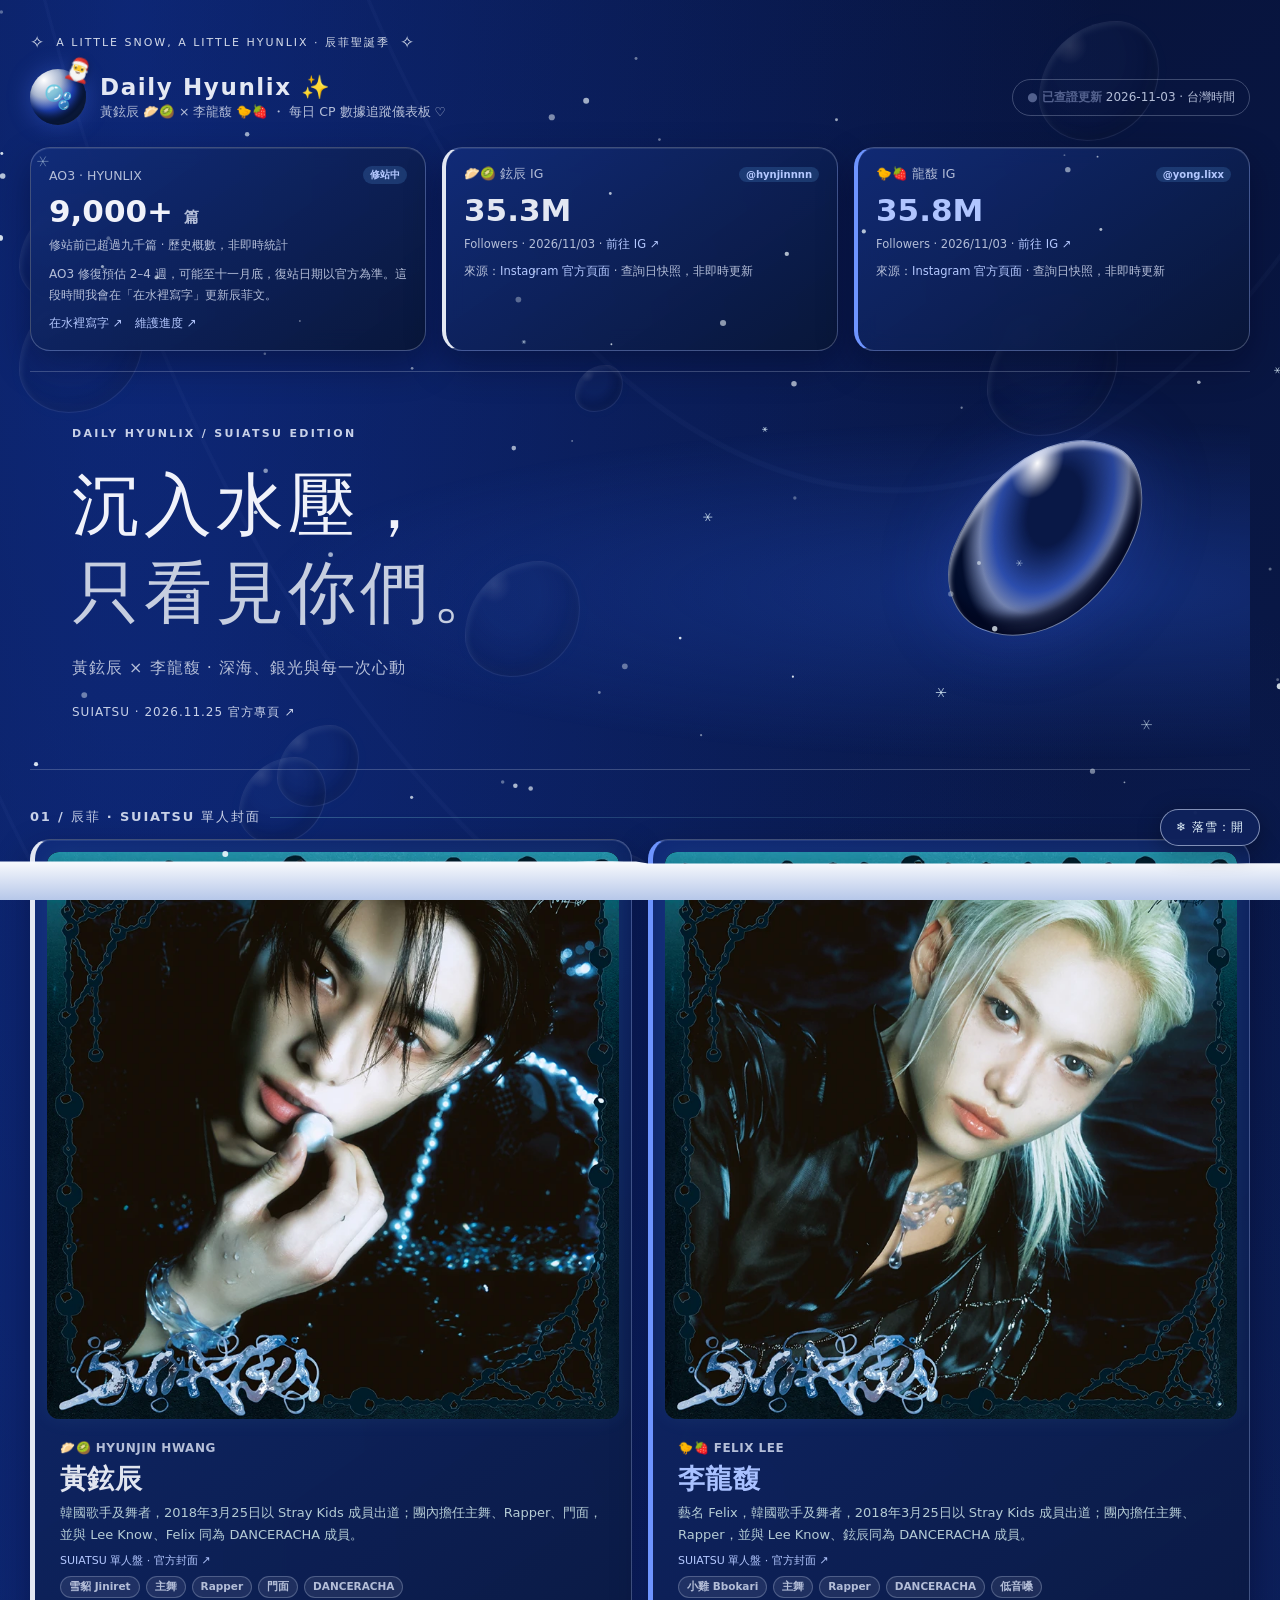
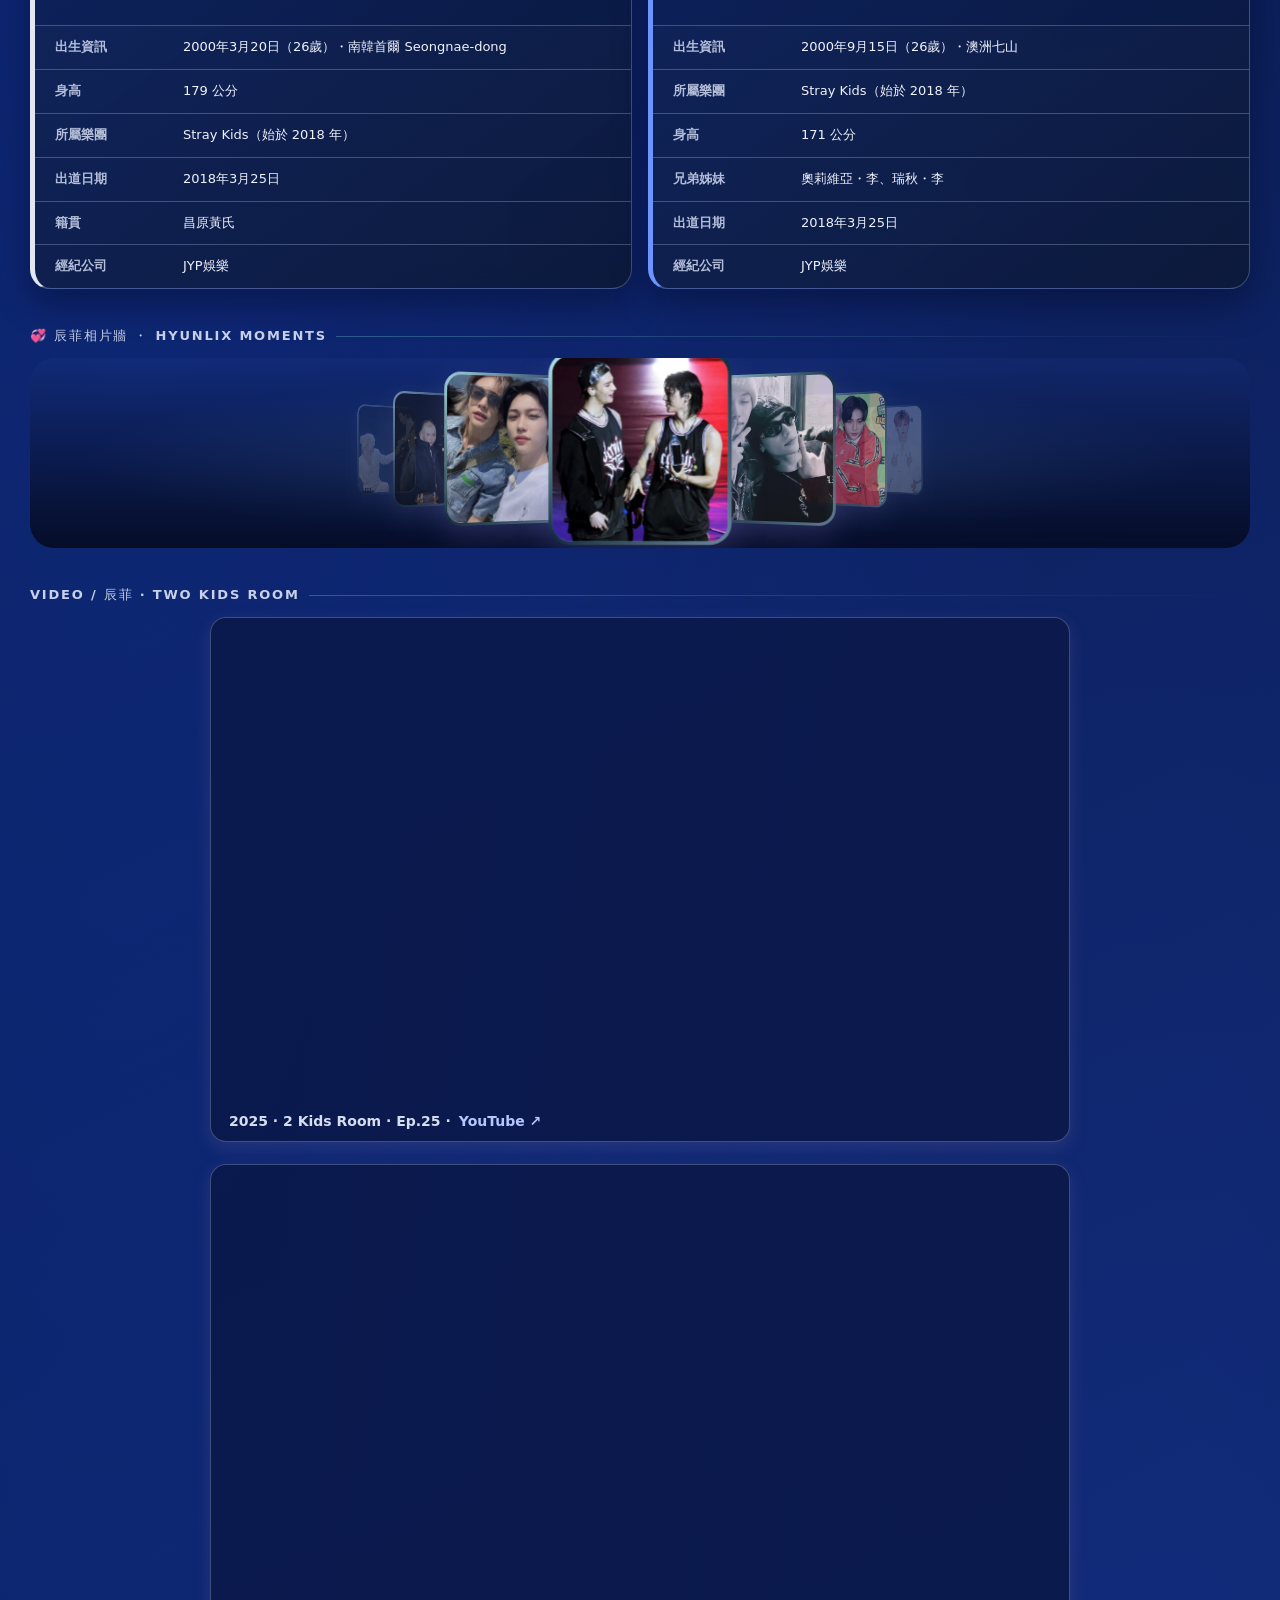
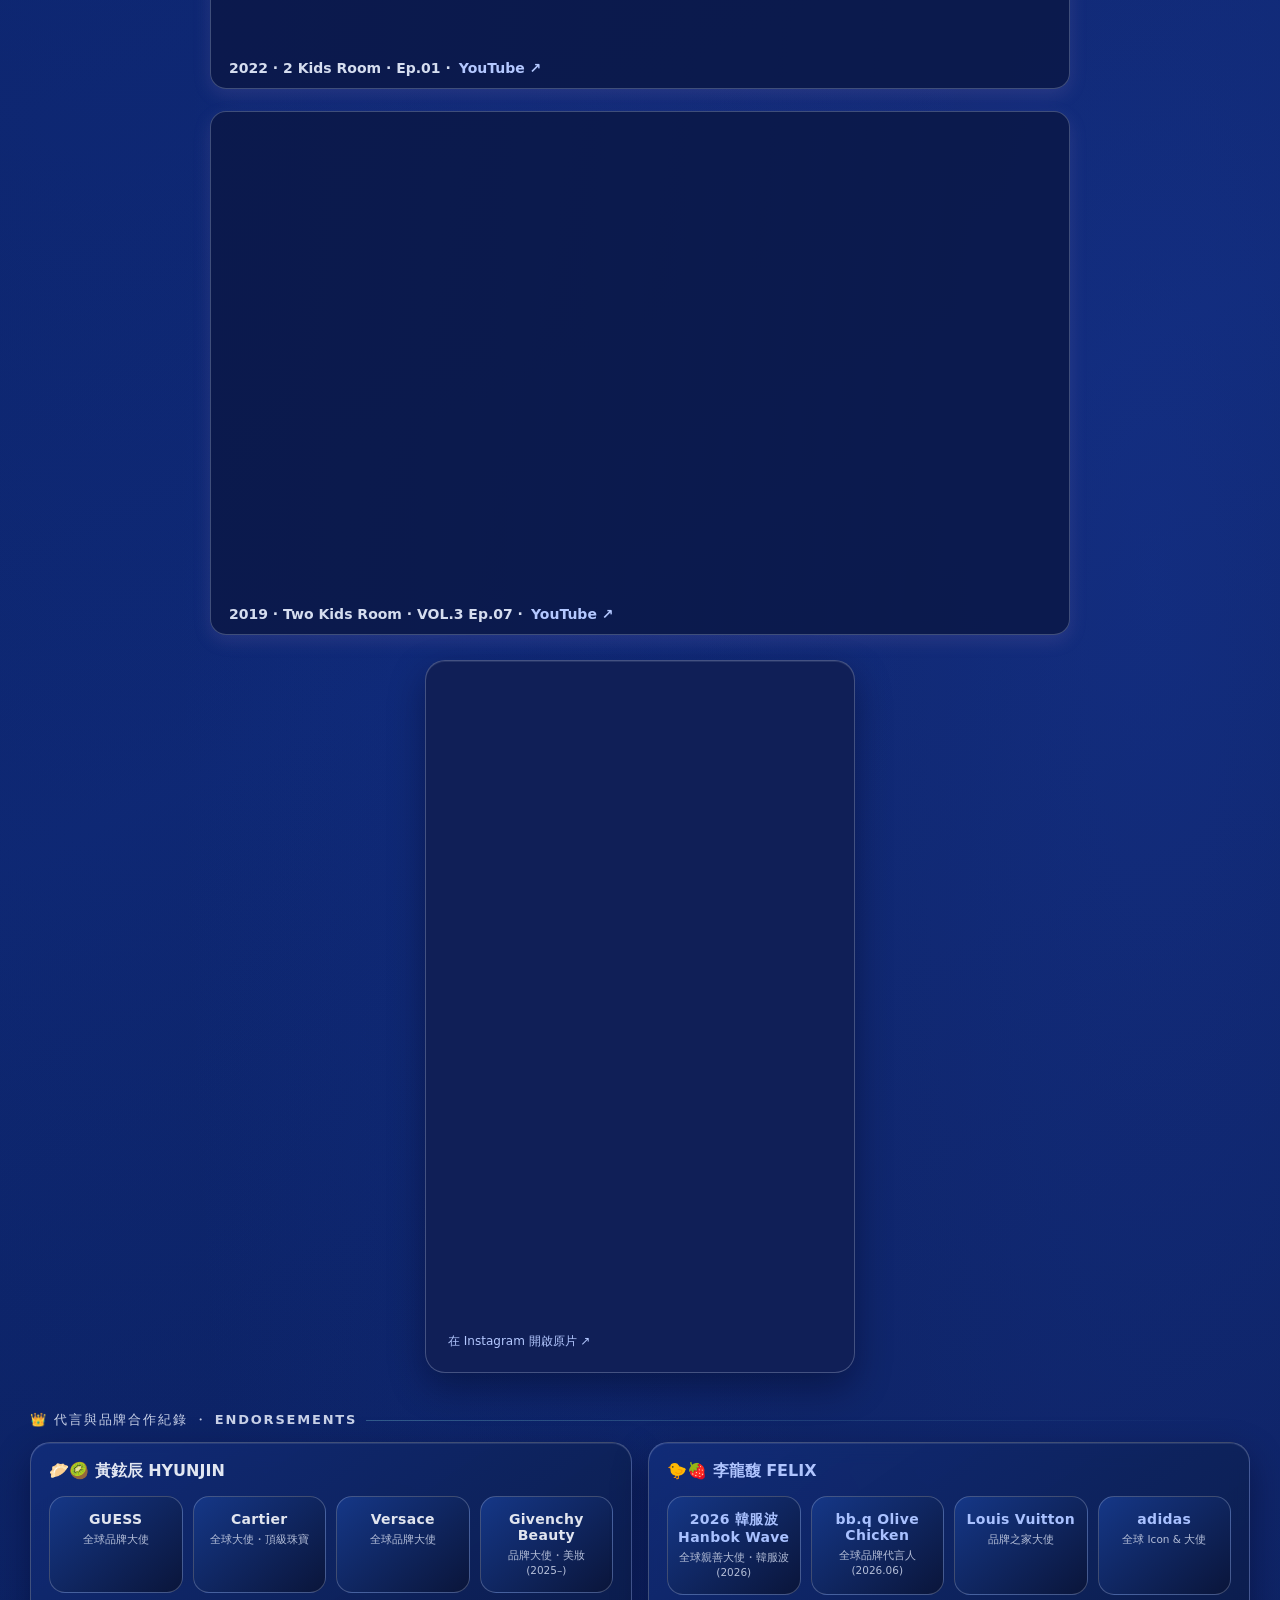
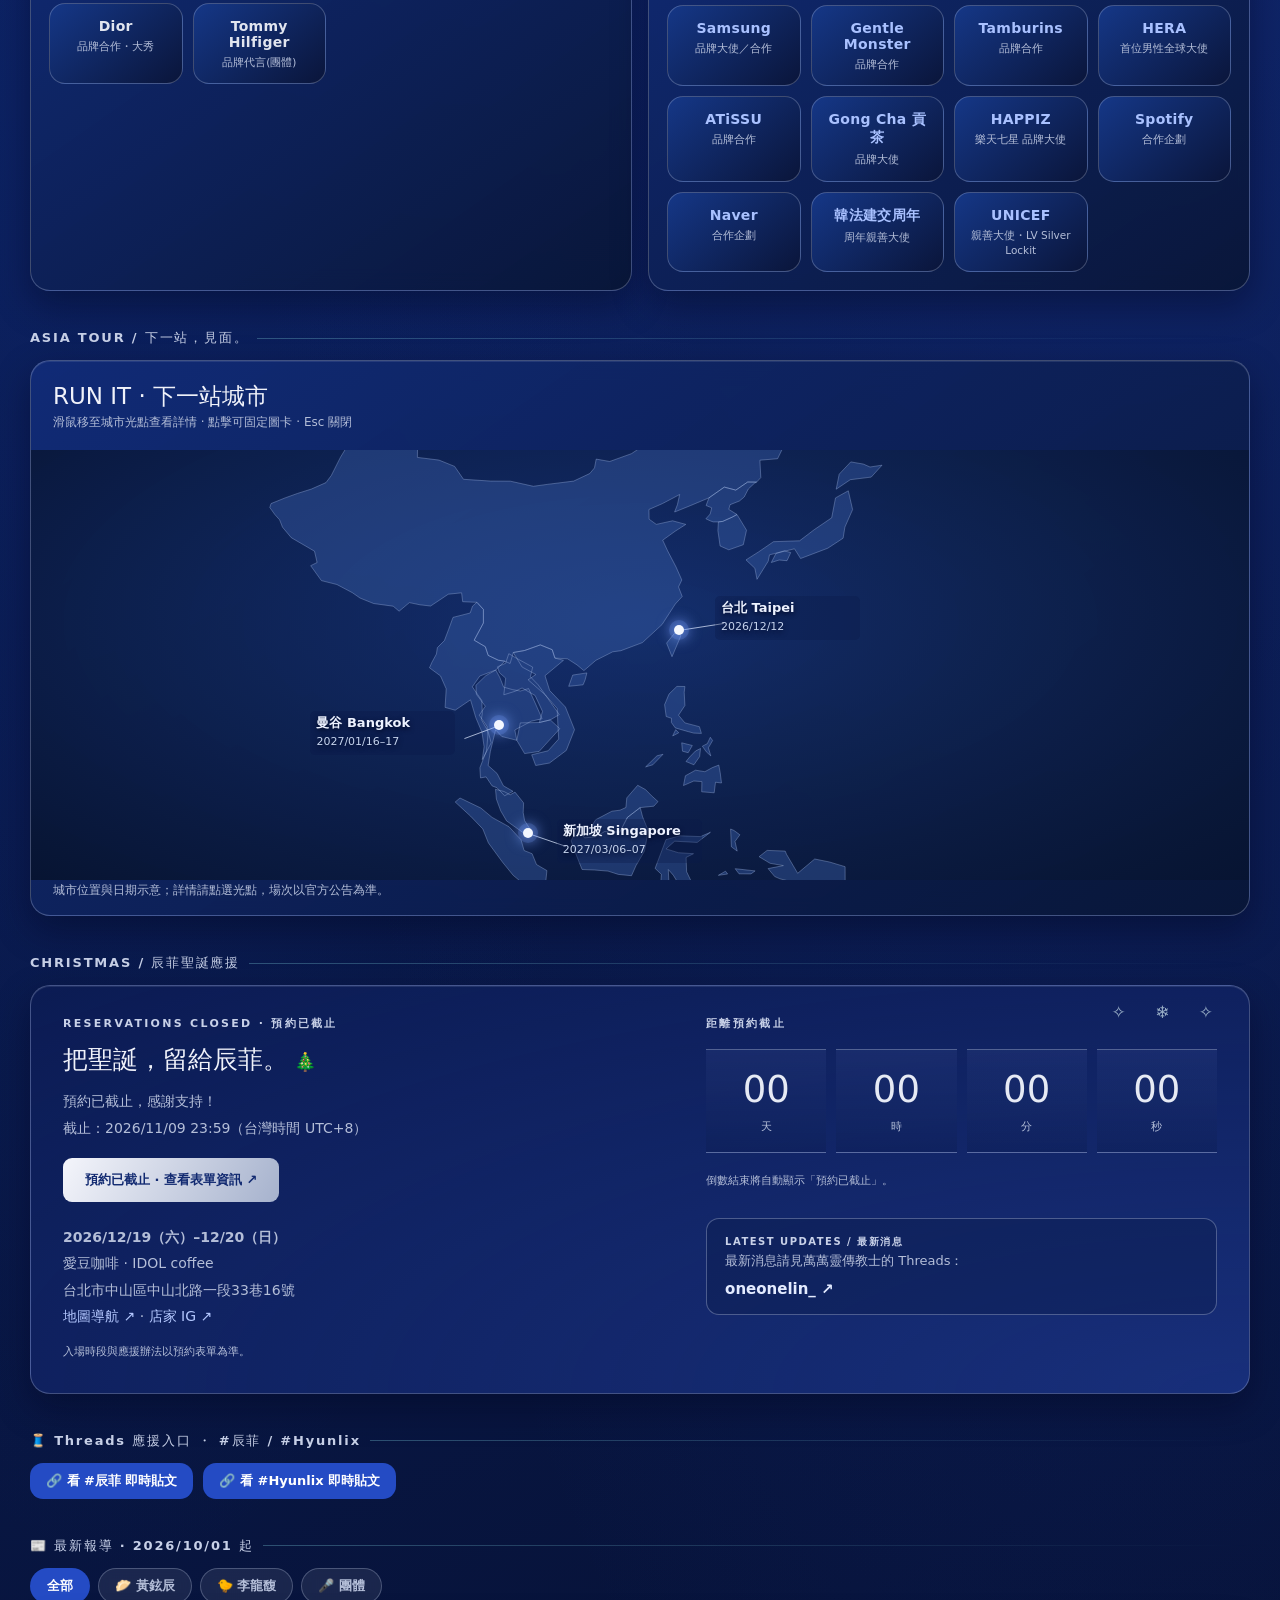
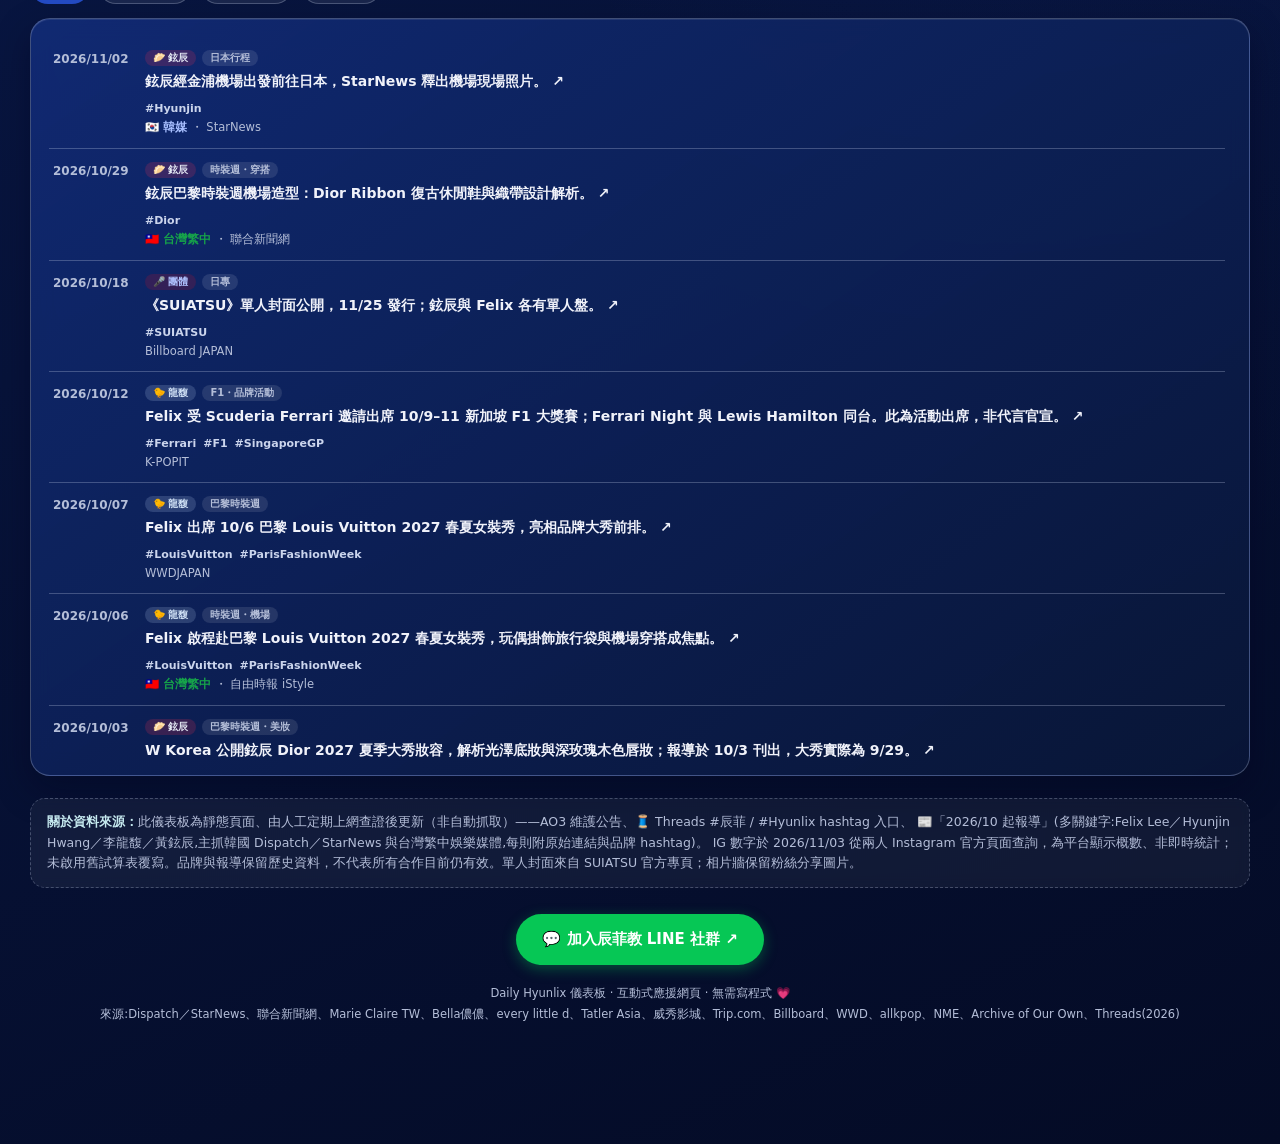
==== commit e8755568: "Edge-to-edge geographic city glow map with hover/click details and Threads updates note" ====
--- a/index.html
+++ b/index.html
@@ -238,6 +238,16 @@
 #tourMap.asia-stage{height:440px;padding:0}.city-grid{position:absolute;inset:0;display:block}.city-stop{position:absolute;width:25%;padding:11px 14px}.city-stop.left{left:2%}.city-stop.right{right:2%}.city-index span:first-child{width:18px;height:18px;font-size:9px}.city-stop h3{margin:6px 0 3px;font-size:17px}.city-stop time{margin:6px 0}.city-stop p{font-size:11px}.city-stop a{font-size:11px}
 @media(max-width:650px){#tourMap.asia-stage{height:560px;padding:0}.city-stop{width:40%;padding:10px}.city-stop h3{font-size:14px}.city-stop p{font-size:10px}.city-stop time{font-size:11px}}
 
+.map-card{padding:0;overflow:hidden}.map-card>.asia-map-heading{padding:20px 22px 0}.map-card>.map-note{padding:0 22px 14px}.map-card>.asia-map-heading+.map-note{padding-bottom:0}
+#tourMap.asia-stage{height:430px;width:100%;padding:0;margin:16px 0 0;border:0;border-radius:0;background:radial-gradient(ellipse at 50% 40%,#244b9855,#071432);overflow:hidden}
+.city-pin{position:absolute!important;z-index:2;width:18px;height:18px;margin:-9px 0 0 -9px;padding:0;border:0;background:transparent;color:#edf2ff;overflow:visible;cursor:pointer}
+.city-glow{position:absolute;inset:4px;border-radius:50%;background:#f3f7ff;box-shadow:0 0 0 5px #729bff33,0 0 14px 4px #7ca5ffbb;animation:cityPulse 3s ease-in-out infinite}.city-pin:hover .city-glow,.city-pin[aria-expanded="true"] .city-glow{box-shadow:0 0 0 7px #a8c4ff55,0 0 20px 7px #83a5ffee}.city-pin:focus-visible{outline:2px solid #fff;outline-offset:5px;border-radius:50%}
+.city-label{position:absolute;display:block;min-width:145px;padding:3px 6px;text-align:left;white-space:nowrap;color:#edf2ff;text-shadow:0 2px 5px #020a27;background:#091a4955;border-radius:5px}.city-label b{display:block;font-size:13px;font-weight:650}.city-label time{display:block;font-size:11px;color:#c6d4ee;line-height:1.8}
+.tour-popup{position:absolute;z-index:6;width:260px;max-width:calc(100% - 20px);padding:20px;border:1px solid #d0ddf1aa;border-radius:14px;background:linear-gradient(140deg,#1b3b8cf5,#0b1949fa);box-shadow:0 15px 38px #0008;backdrop-filter:blur(16px)}.tour-popup[hidden]{display:none}.tour-popup h3{font-size:21px;font-weight:600;margin:12px 0 8px}.tour-popup p{font-size:13px;color:#bdccec;line-height:1.6}.tour-popup time{display:block;font-size:14px;margin:12px 0;color:#e5ecff}.tour-popup a{font-size:12px}.popup-close{position:absolute;right:9px;top:7px;border:0;background:transparent;color:#dfebff;font-size:23px;line-height:1;padding:5px;cursor:pointer}
+.threads-update{margin-top:26px;padding:16px 18px;border:1px solid #c5d3ee55;border-radius:13px;background:#0c1c4c66}.threads-update p{font-size:13px!important;line-height:1.9}.threads-update a{display:inline-block;font-size:15px;font-weight:650;margin-top:6px;color:#e3ebff}.threads-update .eyebrow{font-size:10px;letter-spacing:1.5px;padding-right:0}
+@keyframes cityPulse{50%{box-shadow:0 0 0 6px #729bff22,0 0 17px 5px #7ca5ff99}}
+@media(max-width:650px){#tourMap.asia-stage{height:420px}.city-label{min-width:122px}.city-label b{font-size:11px}.city-label time{font-size:10px}.map-card>.asia-map-heading{padding:18px 15px 0}.map-card>.map-note{padding-left:15px;padding-right:15px}.threads-update{margin-top:18px}}
+
 </style>
 </head>
 <body>
@@ -286,8 +296,8 @@
 <div class="card"><h3 class="bm fx">🐤🍓 李龍馥 FELIX</h3><div class="blogos" id="fxBrands"></div></div>
 </div>
 
-<div class="sec">ASIA TOUR / 下一站，見面。</div><section class="card map-card"><h2 class="asia-map-heading">RUN IT · 下一站城市</h2><p class="map-note">聚焦東京、香港、台北、曼谷、新加坡 · 依演出日期排列</p><div id="tourMap" class="asia-stage" role="region" aria-label="亞洲巡演地圖與五站場次"></div><p class="map-note">城市路線示意，非等比例地圖或實際交通路線；場次以官方公告為準。</p></section>
-<div class="sec">CHRISTMAS / 辰菲聖誕應援</div><section class="card christmas"><div><div class="eyebrow" id="reservationState">RESERVATIONS OPEN</div><h2>把聖誕，留給辰菲。</h2><p>預約表單現正開放中！</p><p>截止：2026/11/09 23:59（台灣時間 UTC+8）</p><a class="primary" id="reservationLink" href="https://forms.gle/A51jgfnnt1oBqqoQ6" target="_blank" rel="noopener">填寫應援預約表單 ↗</a><div class="christmas-address"><p><strong>2026/12/19（六）–12/20（日）</strong></p><p>愛豆咖啡 · IDOL coffee</p><p>台北市中山區中山北路一段33巷16號</p><p><a href="https://www.google.com/maps/search/?api=1&amp;query=%E6%84%9B%E8%B1%86%E6%87%89%E6%8F%B4%E5%92%96%E5%95%A1%20%E5%8F%B0%E5%8C%97%E5%B8%82%E4%B8%AD%E5%B1%B1%E5%8D%80%E4%B8%AD%E5%B1%B1%E5%8C%97%E8%B7%AF%E4%B8%80%E6%AE%B533%E5%B7%B716%E8%99%9F" target="_blank" rel="noopener">地圖導航 ↗</a> · <a href="https://www.instagram.com/idol_coffee_/" target="_blank" rel="noopener">店家 IG ↗</a></p></div><p class="small">入場時段與應援辦法以預約表單為準。</p></div><div><div class="eyebrow">距離預約截止</div><div id="christmasCountdown" class="countdown" role="timer" aria-label="聖誕應援預約截止倒數"></div><p class="small">倒數結束將自動顯示「預約已截止」。</p></div></section>
+<div class="sec">ASIA TOUR / 下一站，見面。</div><section class="card map-card"><h2 class="asia-map-heading">RUN IT · 下一站城市</h2><p class="map-note">滑鼠移至城市光點查看詳情 · 點擊可固定圖卡 · Esc 關閉</p><div id="tourMap" class="asia-stage" role="region" aria-label="亞洲巡演地圖與五站場次"></div><p class="map-note">城市位置與日期示意；詳情請點選光點，場次以官方公告為準。</p></section>
+<div class="sec">CHRISTMAS / 辰菲聖誕應援</div><section class="card christmas"><div><div class="eyebrow" id="reservationState">RESERVATIONS OPEN</div><h2>把聖誕，留給辰菲。</h2><p>預約表單現正開放中！</p><p>截止：2026/11/09 23:59（台灣時間 UTC+8）</p><a class="primary" id="reservationLink" href="https://forms.gle/A51jgfnnt1oBqqoQ6" target="_blank" rel="noopener">填寫應援預約表單 ↗</a><div class="christmas-address"><p><strong>2026/12/19（六）–12/20（日）</strong></p><p>愛豆咖啡 · IDOL coffee</p><p>台北市中山區中山北路一段33巷16號</p><p><a href="https://www.google.com/maps/search/?api=1&amp;query=%E6%84%9B%E8%B1%86%E6%87%89%E6%8F%B4%E5%92%96%E5%95%A1%20%E5%8F%B0%E5%8C%97%E5%B8%82%E4%B8%AD%E5%B1%B1%E5%8D%80%E4%B8%AD%E5%B1%B1%E5%8C%97%E8%B7%AF%E4%B8%80%E6%AE%B533%E5%B7%B716%E8%99%9F" target="_blank" rel="noopener">地圖導航 ↗</a> · <a href="https://www.instagram.com/idol_coffee_/" target="_blank" rel="noopener">店家 IG ↗</a></p></div><p class="small">入場時段與應援辦法以預約表單為準。</p></div><div><div class="eyebrow">距離預約截止</div><div id="christmasCountdown" class="countdown" role="timer" aria-label="聖誕應援預約截止倒數"></div><p class="small">倒數結束將自動顯示「預約已截止」。</p><aside class="threads-update"><div class="eyebrow">LATEST UPDATES / 最新消息</div><p>最新消息請見萬萬靈傳教士的 Threads：</p><a href="https://www.threads.com/@oneonelin_" target="_blank" rel="noopener">oneonelin_ ↗</a></aside></div></section>
 <div class="grid events" id="eventGrid"></div>
 
 <div class="sec">🧵 Threads 應援入口 ・ #辰菲 / #Hyunlix</div>
@@ -553,11 +563,20 @@
 ];
 const CITY_GEOGRAPHY=[[[110.34,18.68],[108.66,18.51],[109.12,19.82],[110.79,20.08],[110.57,19.26]],[[127.66,49.76],[130.58,48.73],[132.51,47.79],[135.03,48.48],[134.11,47.21],[133.1,45.14],[131.03,44.97],[131.14,42.93],[130.64,42.4],[129.6,42.42],[128.21,41.47],[126.87,41.82],[125.08,40.57],[122.87,39.64],[121.05,38.9],[121.38,39.75],[121.64,40.95],[119.64,39.9],[118.04,39.2],[118.06,38.06],[118.91,37.45],[120.82,37.87],[122.36,37.45],[121.1,36.65],[119.66,35.61],[120.23,34.36],[121.23,32.46],[121.89,30.95],[121.5,30.14],[121.94,29.02],[121.13,28.14],[119.59,25.74],[117.28,23.62],[114.76,22.67],[113.81,22.55],[111.84,21.55],[110.44,20.34],[109.63,21.01],[108.52,21.72],[107.04,21.81],[106.73,22.79],[105.33,23.35],[103.5,22.7],[102.17,22.46],[101.8,21.17],[101.18,21.44],[100.42,21.56],[99.24,22.12],[98.9,23.14],[97.6,23.9],[98.67,25.92],[98.68,27.51],[97.91,28.34],[96.25,28.41],[96.12,29.45],[94.57,29.28],[92.5,27.9],[91.26,28.04],[90.02,28.3],[88.81,27.3],[88.12,27.88],[85.82,28.2],[84.23,28.84],[83.34,29.46],[81.53,30.42],[79.72,30.88],[78.46,32.62],[79.21,32.99],[78.91,34.32],[76.19,35.9],[75.16,37.13],[74.83,37.99],[74.26,38.61],[73.68,39.43],[73.82,39.89],[75.47,40.56],[76.9,41.07],[78.54,41.58],[80.26,42.35],[80.87,43.18],[81.95,45.32],[83.18,47.33],[85.72,47.45],[86.6,48.55],[87.75,49.3],[88.85,48.07],[90.97,46.89],[90.95,45.29],[93.48,44.98],[95.31,44.24],[96.35,42.73],[99.52,42.52],[101.83,42.51],[104.52,41.91],[106.13,42.13],[109.24,42.52],[111.13,43.41],[111.67,44.07],[111.87,45.1],[113.46,44.81],[115.99,45.73],[117.42,46.67],[119.66,46.69],[118.87,47.75],[117.3,47.7],[115.74,47.73],[116.19,49.13],[117.88,49.51],[119.28,50.58],[120.74,51.96],[120.18,52.75],[122.25,53.43],[125.07,53.16],[126.56,51.78],[127.29,50.74]],[[120.72,-10.24],[118.97,-9.56],[120.43,-9.67],[120.72,-10.24]],[[124.44,-10.14],[123.46,-10.24],[123.98,-9.29],[125.07,-9.09],[124.44,-10.14]],[[117.9,-8.1],[118.88,-8.28],[117.97,-8.91],[116.74,-9.03],[117.63,-8.45]],[[122.9,-8.09],[121.25,-8.93],[119.92,-8.44],[121.34,-8.54],[122.9,-8.09]],[[108.62,-6.78],[110.76,-6.47],[112.98,-7.59],[115.71,-8.37],[113.46,-8.35],[111.52,-8.3],[109.43,-7.74],[108.28,-7.77],[106.28,-6.92],[106.05,-5.9],[108.07,-6.35],[108.62,-6.78]],[[134.72,-6.21],[134.11,-6.14],[134.5,-5.45],[134.72,-6.21]],[[127.25,-3.46],[126.18,-3.61],[127,-3.13]],[[130.47,-3.09],[129.99,-3.45],[128.59,-3.43],[128.14,-2.84],[130.47,-3.09]],[[134.14,-1.15],[135.46,-3.37],[137.44,-1.7],[139.18,-2.05],[141,-2.6],[141.03,-9.12],[139.13,-8.1],[137.61,-8.41],[138.67,-7.32],[137.93,-5.39],[135.16,-4.46],[133.37,-4.02],[132.76,-3.75],[131.99,-2.82],[133.78,-2.48],[132.23,-2.21],[130.94,-1.43],[131.87,-0.7],[133.99,-0.78]],[[125.24,1.42],[123.69,0.24],[121.06,0.38],[120.04,-0.52],[121.48,-0.96],[123.26,-1.08],[122.39,-1.52],[122.45,-3.19],[123.17,-4.68],[122.63,-5.63],[122.72,-4.46],[121.49,-4.57],[120.9,-3.6],[120.31,-2.93],[120.43,-5.53],[119.37,-5.38],[119.5,-3.49],[118.77,-2.8],[119.32,-1.35],[120.04,0.57],[121.67,1.01],[124.08,0.92],[125.24,1.42]],[[128.69,1.13],[128.12,0.36],[128.38,-0.78],[127.7,-0.27],[127.6,1.81],[128,1.63],[128.69,1.13]],[[117.88,1.83],[117.81,0.78],[117.52,-0.8],[116.53,-2.48],[116,-3.66],[114.47,-3.5],[113.26,-3.12],[111.7,-2.99],[110.22,-2.93],[109.57,-1.31],[108.95,0.42],[109.66,2.01],[110.51,0.77],[111.8,0.9],[112.86,1.5],[114.62,1.43],[115.52,3.17],[117.02,4.31],[117.31,3.23],[117.88,1.83]],[[105.82,-5.85],[103.87,-5.04],[102.16,-3.61],[100.9,-2.05],[99.26,0.18],[98.6,1.82],[97.18,3.31],[95.38,4.97],[95.94,5.44],[98.37,4.27],[99.69,3.17],[101.66,2.08],[103.08,0.56],[103.44,-0.71],[104.37,-1.08],[104.89,-2.34],[106.11,-3.06],[105.82,-5.85]],[[134.64,34.15],[134.2,33.2],[133.28,33.29],[132.36,32.99],[132.92,34.06],[133.9,34.36]],[[140.98,37.14],[140.77,35.84],[138.98,34.67],[135.79,33.46],[135.08,34.6],[132.16,33.9],[132,33.15],[130.69,31.03],[130.45,32.32],[129.41,33.3],[130.88,34.23],[132.62,35.43],[135.68,35.53],[137.39,36.83],[139.43,38.22],[139.88,40.56],[141.37,41.38],[141.88,39.18],[140.98,37.14]],[[143.91,44.17],[145.32,44.38],[144.06,42.99],[141.61,42.68],[139.96,41.57],[140.31,43.33],[141.67,44.77],[143.14,44.51]],[[103.5,10.63],[102.58,12.19],[102.99,14.23],[105.22,14.27],[106.5,14.57],[107.61,13.54],[105.81,11.57],[105.2,10.89],[103.5,10.63]],[[128.35,38.61],[129.46,36.78],[129.09,35.08],[127.39,34.48],[126.37,34.93],[126.12,36.73],[126.17,37.75],[126.68,37.8],[127.78,38.3],[128.35,38.61]],[[105.22,14.27],[105.59,15.57],[104.72,17.43],[103.2,18.31],[102.41,17.93],[101.06,17.51],[101.28,19.46],[100.55,20.11],[100.33,20.79],[101.27,21.2],[101.65,22.32],[102.75,21.68],[104.44,20.76],[104.18,19.62],[105.09,18.67],[106.56,16.6],[107.56,15.2],[106.5,14.57],[105.22,14.27]],[[99.54,20.19],[98.25,19.71],[97.38,18.45],[98.49,16.84],[98.54,15.31],[98.43,14.62],[99.21,13.27],[99.59,11.89],[98.55,9.93],[98.76,11.44],[98.51,13.12],[97.78,14.84],[97.16,16.93],[95.37,15.71],[94.19,16.04],[94.32,18.21],[93.66,19.73],[92.37,20.67],[92.65,21.32],[93.17,22.28],[93.29,23.04],[94.11,23.85],[94.6,25.16],[95.12,26.57],[97.13,27.08],[97.4,27.88],[97.91,28.34],[98.68,27.51],[98.67,25.92],[97.6,23.9],[98.9,23.14],[99.24,22.12],[100.42,21.56],[101.18,21.44],[100.12,20.42]],[[101.08,6.2],[101.81,5.81],[102.37,6.13],[103.38,4.86],[103.33,3.73],[103.5,2.79],[104.25,1.63],[103.52,1.23],[101.39,2.76],[100.7,3.94],[100.2,5.31],[100.09,6.46],[101.08,6.2]],[[118.62,4.48],[117.02,4.31],[115.52,3.17],[114.62,1.43],[112.86,1.5],[111.8,0.9],[110.51,0.77],[109.66,2.01],[111.17,1.85],[111.8,2.89],[113.71,3.89],[114.66,4.01],[115.35,4.32],[115.45,5.45],[116.73,6.92],[117.64,6.42],[118.35,5.71],[119.11,5.02],[118.62,4.48]],[[126.38,8.41],[126.54,7.19],[125.83,7.29],[125.68,6.05],[124.22,6.16],[124.24,7.36],[123.3,7.42],[122.09,6.9],[122.31,8.03],[123.49,8.69],[124.6,8.51],[125.47,8.99],[126.22,9.29],[126.38,8.41]],[[123.98,10.28],[123.31,9.32],[122.38,9.71],[122.84,10.26],[123.5,10.94],[124.08,11.23]],[[118.5,9.32],[117.66,9.07],[118.99,10.38],[119.69,10.55],[118.5,9.32]],[[121.88,11.89],[123.12,11.58],[122.64,10.74],[121.97,10.91],[121.88,11.89]],[[125.5,12.16],[125.01,11.31],[125.28,10.36],[124.76,10.84],[124.3,11.5],[124.88,11.79],[125.23,12.54]],[[121.53,13.07],[120.83,12.7],[121.18,13.43]],[[121.32,18.5],[122.25,18.48],[122.17,17.81],[122.25,16.26],[121.51,15.12],[122.26,14.22],[123.95,13.78],[124.18,13],[123.3,13.03],[122.67,13.19],[121.13,13.64],[120.68,14.27],[120.69,14.76],[120.07,14.97],[119.88,16.36],[120.39,17.6],[121.32,18.5]],[[130.64,42.4],[130.4,42.28],[129.67,41.6],[129.19,40.66],[128.63,40.19],[127.53,39.76],[127.39,39.21],[128.35,38.61],[127.78,38.3],[126.68,37.8],[126.17,37.75],[125.57,37.75],[125.24,37.86],[124.71,38.11],[125.22,38.67],[125.39,39.39],[124.74,39.66],[125.08,40.57],[126.87,41.82],[128.21,41.47],[129.6,42.42],[130.64,42.4]],[[102.58,12.19],[100.83,12.63],[100.1,13.41],[99.48,10.85],[99.22,9.24],[100.28,8.3],[101.02,6.86],[102.14,6.22],[101.15,5.69],[100.26,6.64],[99.69,6.85],[98.99,7.91],[98.34,7.79],[98.26,8.97],[99.04,10.96],[99.2,12.8],[99.1,13.83],[98.19,15.12],[98.9,16.18],[97.86,17.57],[97.8,18.63],[98.96,19.75],[100.12,20.42],[100.61,19.51],[101.04,18.41],[102.11,18.11],[103,17.96],[103.96,18.24],[104.78,16.44],[105.54,14.72],[104.28,14.42],[102.35,13.39]],[[121.78,24.39],[120.75,21.97],[120.11,23.56],[121.5,25.3],[121.78,24.39]],[[108.05,21.55],[105.88,19.75],[106.43,18],[108.27,16.08],[109.34,13.43],[108.37,11.01],[106.41,9.53],[104.8,9.24],[104.33,10.49],[106.25,10.96],[107.49,12.34],[107.38,14.2],[107.31,15.91],[105.93,17.49],[103.9,19.27],[104.82,19.89],[103.2,20.77],[102.17,22.46],[103.5,22.7],[105.33,23.35],[106.73,22.79],[107.04,21.81]]];
 function renderTour(){
- const stage=document.getElementById('tourMap'),upcoming=TOUR.filter(t=>new Date(t.end)>new Date());
- const layout={tokyo:['right',2],taipei:['right',35],singapore:['right',68],hongkong:['left',18],bangkok:['left',54]};
- stage.innerHTML='<svg aria-hidden="true" class="city-routes"></svg><div class="city-grid">'+upcoming.map((t,i)=>`<article id="tour-${t.id}" class="city-stop ${layout[t.id][0]}" style="top:${layout[t.id][1]}%"><div class="city-index"><span>${String(i+1).padStart(2,'0')}</span><span>${t.leg}</span></div><h3>${t.city}</h3><p>${t.venue}</p><time>${t.date}</time><a href="${t.url}" target="_blank" rel="noopener">官方場次資訊 ↗</a></article>`).join('')+'</div>';
- function lines(){const r=stage.getBoundingClientRect(),svg=stage.querySelector('svg'),scale=Math.min(r.width*(r.width<650?.75:.44)/60,(r.height-20)/50),x=lon=>r.width/2+(lon-116)*scale,y=lat=>r.height/2-(lat-22.5)*scale;svg.setAttribute('viewBox',`0 0 ${r.width} ${r.height}`);const geography=CITY_GEOGRAPHY.map(p=>'M'+p.map(c=>x(c[0]).toFixed(1)+','+y(c[1]).toFixed(1)).join('L')+'Z').join('');svg.innerHTML='<path d="'+geography+'" fill="#537ad0" fill-opacity=".18" stroke="#a9c1ed" stroke-opacity=".4" stroke-width=".6"/>'+upcoming.map(t=>{const c=stage.querySelector('#tour-'+t.id).getBoundingClientRect(),X=layout[t.id][0]==='left'?c.right-r.left:c.left-r.left,Y=c.top-r.top+c.height/2;return `<path d="M${x(t.lon)},${y(t.lat)}L${X},${Y}" fill="none" stroke="#c6d1ef" stroke-width="1.2" opacity=".8"/><circle cx="${x(t.lon)}" cy="${y(t.lat)}" r="5" fill="#edf4ff" stroke="#688fff" stroke-width="2"/>`}).join('');}
- lines();if(window.asiaResize)window.asiaResize.disconnect();window.asiaResize=new ResizeObserver(lines);window.asiaResize.observe(stage);
+const stage=document.getElementById('tourMap'),upcoming=TOUR.filter(t=>new Date(t.end)>new Date());
+const offsets={tokyo:[38,-42],taipei:[45,-25],hongkong:[-178,-58],bangkok:[-180,-5],singapore:[38,-5]};
+stage.innerHTML='<svg class="geographic-map" aria-hidden="true"></svg>'+upcoming.map(t=>`<button class="city-pin" data-city="${t.id}" type="button" aria-label="${t.city} ${t.date}，查看詳細場次" aria-expanded="false" aria-controls="tourPopup"><span class="city-glow" aria-hidden="true"></span><span class="city-label"><b>${t.city}</b><time>${t.date}</time></span></button>`).join('')+'<section id="tourPopup" class="tour-popup" aria-label="演唱會場次詳細資訊" hidden></section>';
+const popup=stage.querySelector('#tourPopup');let current=null,pinned=false,hideTimer;
+function hide(){clearTimeout(hideTimer);current=null;pinned=false;popup.hidden=true;stage.querySelectorAll('.city-pin').forEach(b=>b.setAttribute('aria-expanded','false'));}
+function show(id,pin=false){clearTimeout(hideTimer);const t=upcoming.find(t=>t.id===id);if(!t)return;current=id;pinned=pin;stage.querySelectorAll('.city-pin').forEach(b=>b.setAttribute('aria-expanded',String(b.dataset.city===id)));popup.innerHTML=`<button type="button" class="popup-close" aria-label="關閉場次圖卡">×</button><div class="eyebrow">${t.leg} · RUN IT</div><h3>${t.city}</h3><p>${t.venue}</p><time>${t.date}</time><a href="${t.url}" target="_blank" rel="noopener">官方場次資訊 ↗</a>`;popup.hidden=false;popup.querySelector('.popup-close').addEventListener('click',hide);positionPopup();}
+function positionPopup(){if(!current)return;const pin=stage.querySelector('[data-city="'+current+'"]'),x=parseFloat(pin.style.left),y=parseFloat(pin.style.top);popup.style.left=Math.max(10,Math.min(stage.clientWidth-popup.offsetWidth-10,x+22))+'px';popup.style.top=Math.max(10,Math.min(stage.clientHeight-popup.offsetHeight-10,y+22))+'px';}
+function scheduleHide(){if(!pinned)hideTimer=setTimeout(hide,180);}
+stage.querySelectorAll('.city-pin').forEach(button=>{const id=button.dataset.city;button.addEventListener('pointerenter',()=>{if(!pinned)show(id)});button.addEventListener('pointerleave',scheduleHide);button.addEventListener('focus',()=>{if(!pinned)show(id)});button.addEventListener('click',()=>{if(current===id&&pinned)hide();else show(id,true)});});
+popup.addEventListener('pointerenter',()=>clearTimeout(hideTimer));popup.addEventListener('pointerleave',scheduleHide);stage.addEventListener('keydown',e=>{if(e.key==='Escape')hide()});stage.addEventListener('click',e=>{if(!e.target.closest('.city-pin,.tour-popup'))hide()});
+stage.addEventListener('focusout',()=>{if(!pinned)setTimeout(()=>{if(!stage.contains(document.activeElement))hide()},0)});
+function draw(){const w=stage.clientWidth,h=stage.clientHeight,small=w<650,scale=(h-54)/44,x=lon=>w*.5+(lon-117)*scale,y=lat=>h*.5-(lat-21)*scale;const svg=stage.querySelector('svg');svg.setAttribute('viewBox',`0 0 ${w} ${h}`);const d=CITY_GEOGRAPHY.map(p=>'M'+p.map(c=>x(c[0]).toFixed(1)+','+y(c[1]).toFixed(1)).join('L')+'Z').join('');let leaders='';for(const t of upcoming){const b=stage.querySelector('[data-city="'+t.id+'"]'),label=b.querySelector('.city-label'),px=x(t.lon),py=y(t.lat);b.style.left=px+'px';b.style.top=py+'px';let [dx,dy]=offsets[t.id];if(small){dx=t.id==='hongkong'?-145:t.id==='bangkok'?-100:18;dy=t.id==='hongkong'?-46:t.id==='taipei'?-18:t.id==='tokyo'?-46:10;}dx=Math.max(8-px,Math.min(w-label.offsetWidth-px-8,dx));label.style.left=dx+'px';label.style.top=dy+'px';leaders+=`<path d="M${px},${py}L${px+dx+(dx<0?label.offsetWidth:0)},${py+dy+18}" fill="none" stroke="#cbd7ef" stroke-width="1" opacity=".8"/>`;}
+svg.innerHTML='<path d="'+d+'" fill="#385da8" fill-opacity=".43" stroke="#a5bde5" stroke-opacity=".45" stroke-width=".8"/>'+leaders;positionPopup();}
+draw();if(window.asiaResize)window.asiaResize.disconnect();window.asiaResize=new ResizeObserver(draw);window.asiaResize.observe(stage);
 }
 
 function fmtRange(s,e){const a=s.slice(5).replace('-','/'),b=e.slice(5).replace('-','/');return s===e?a:a+'–'+b;}
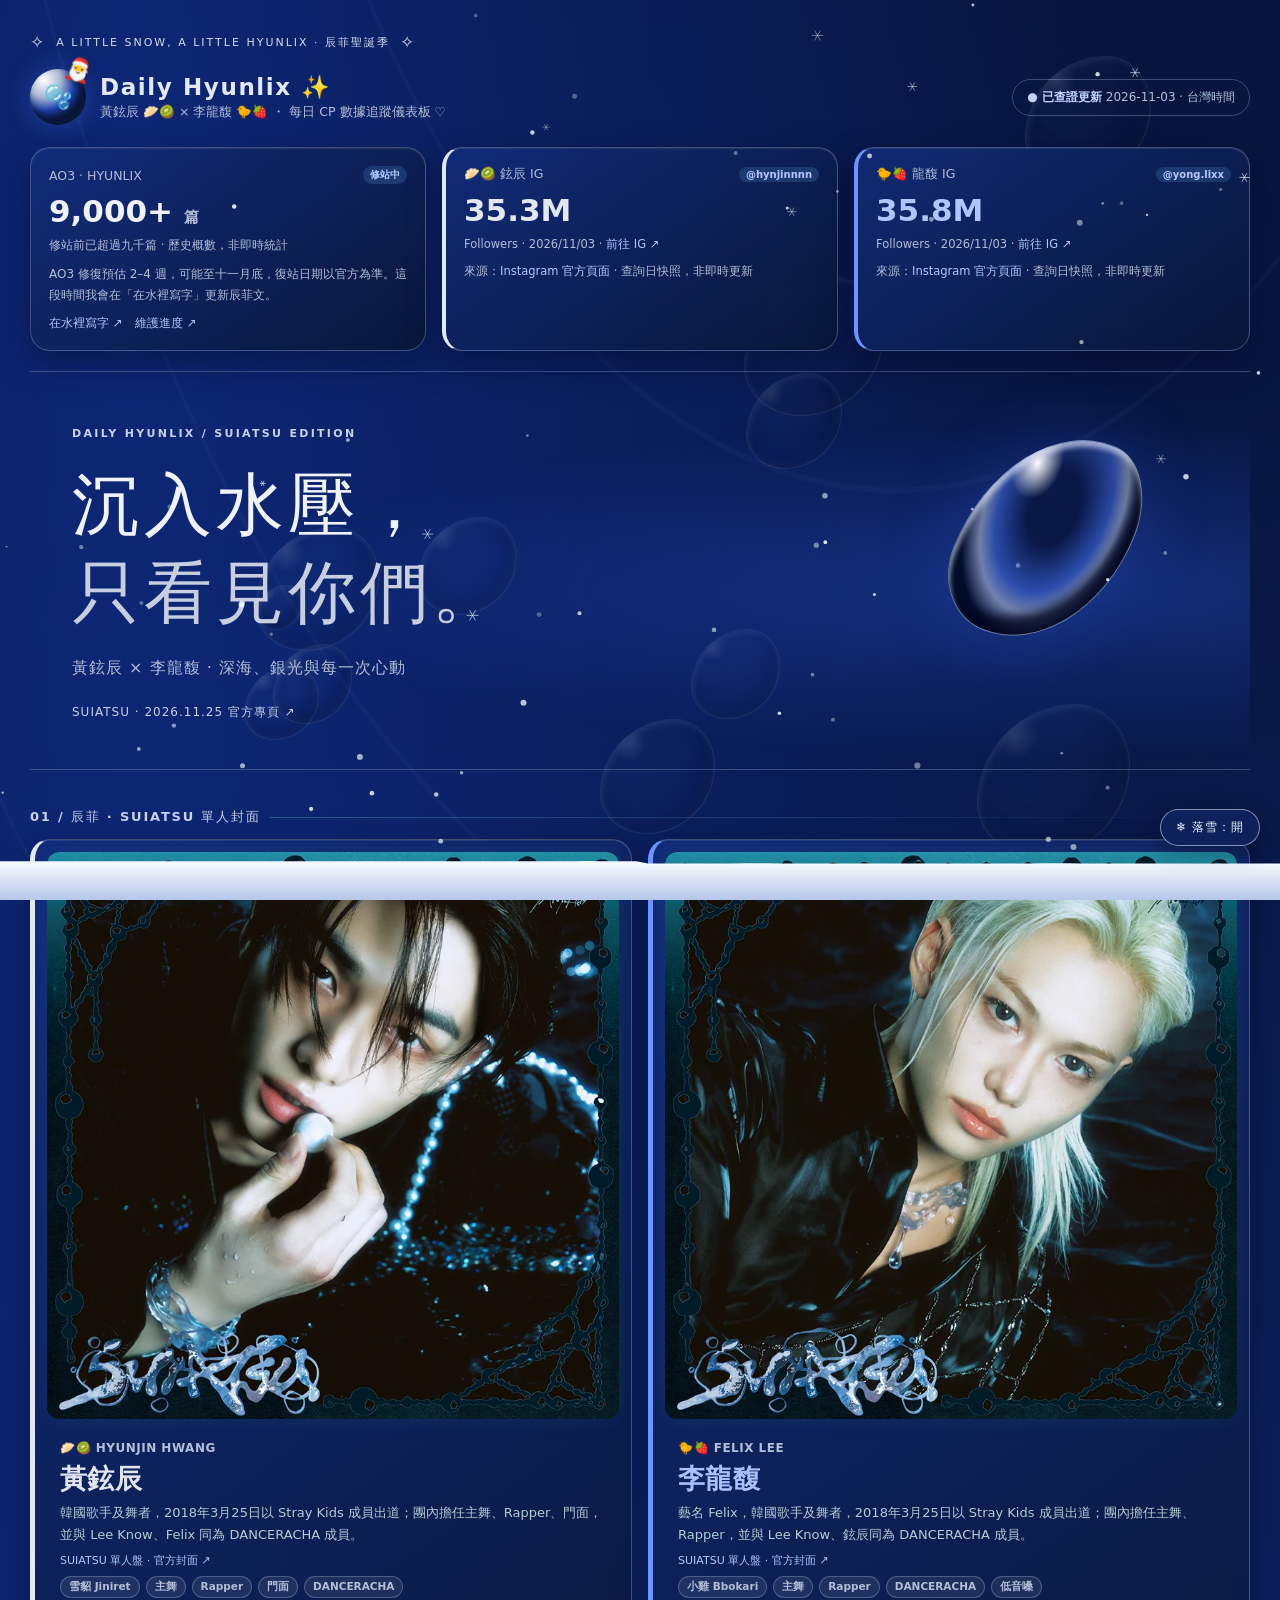
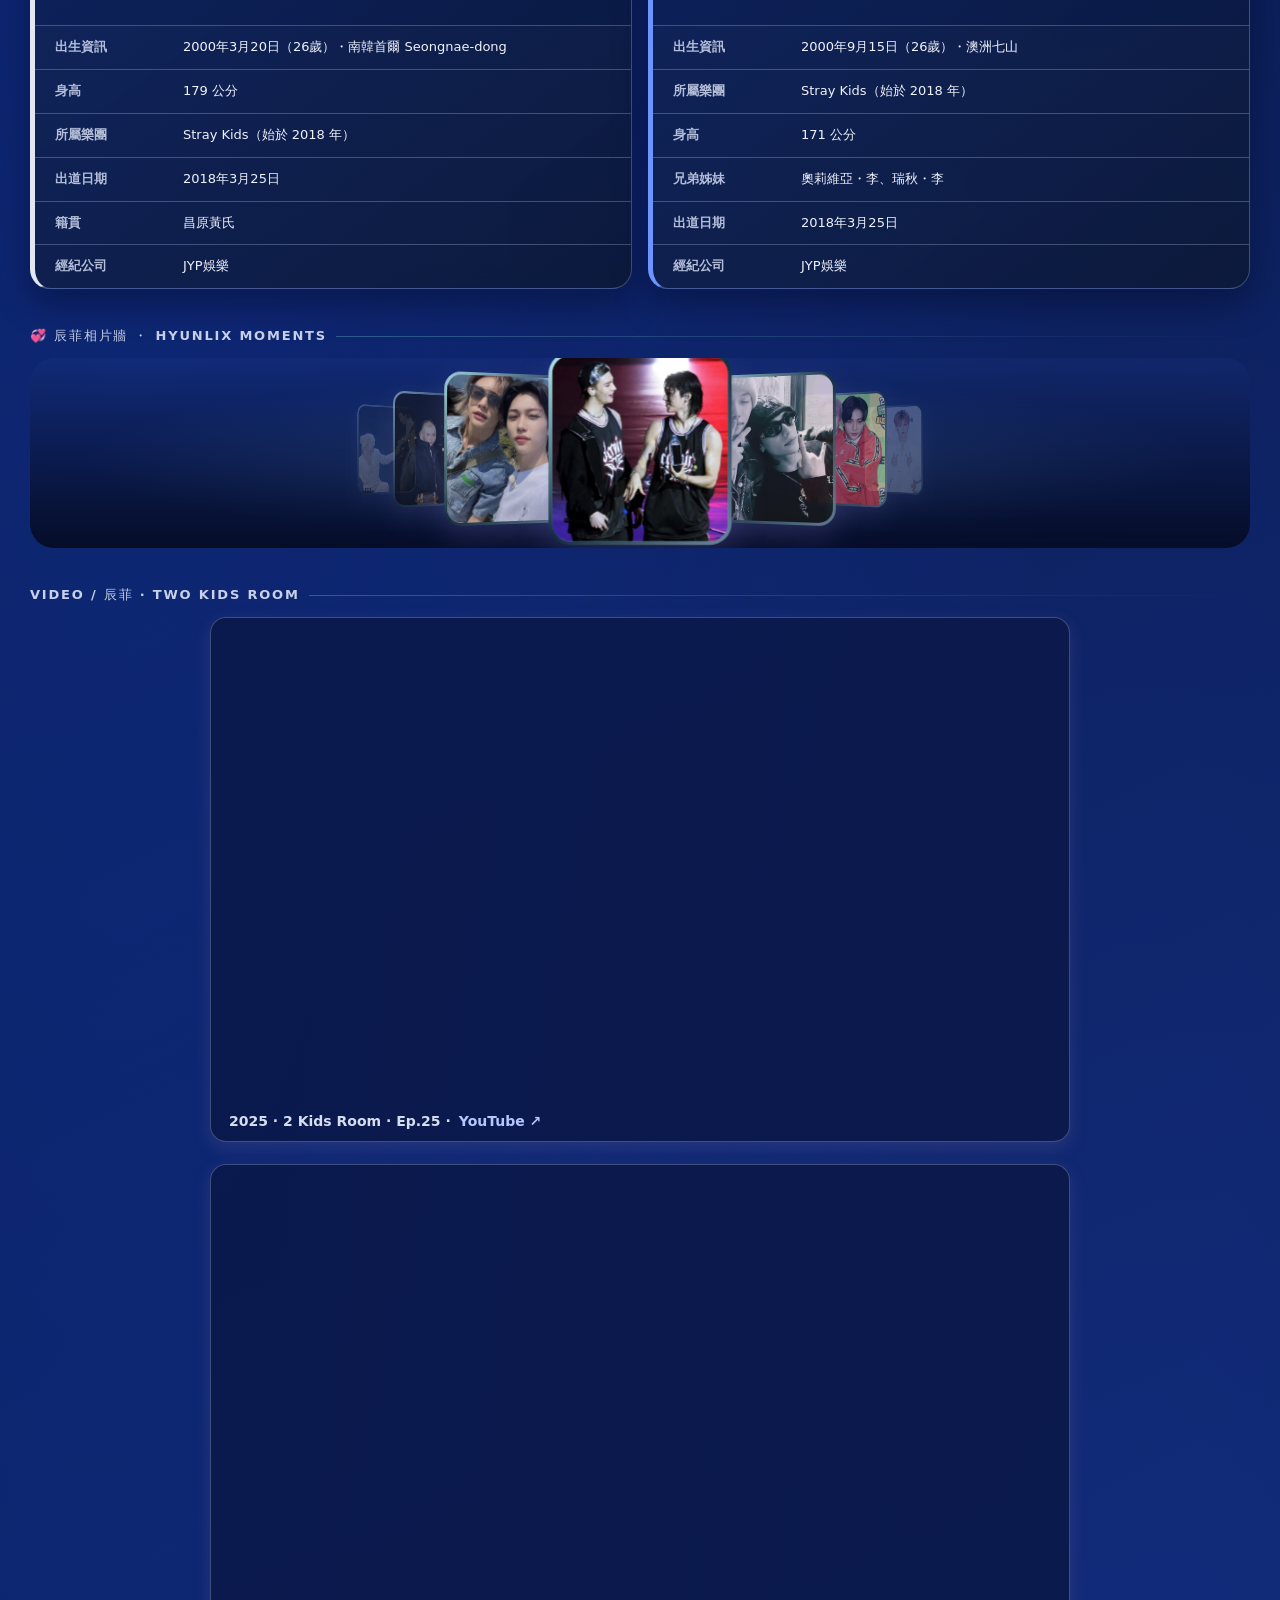
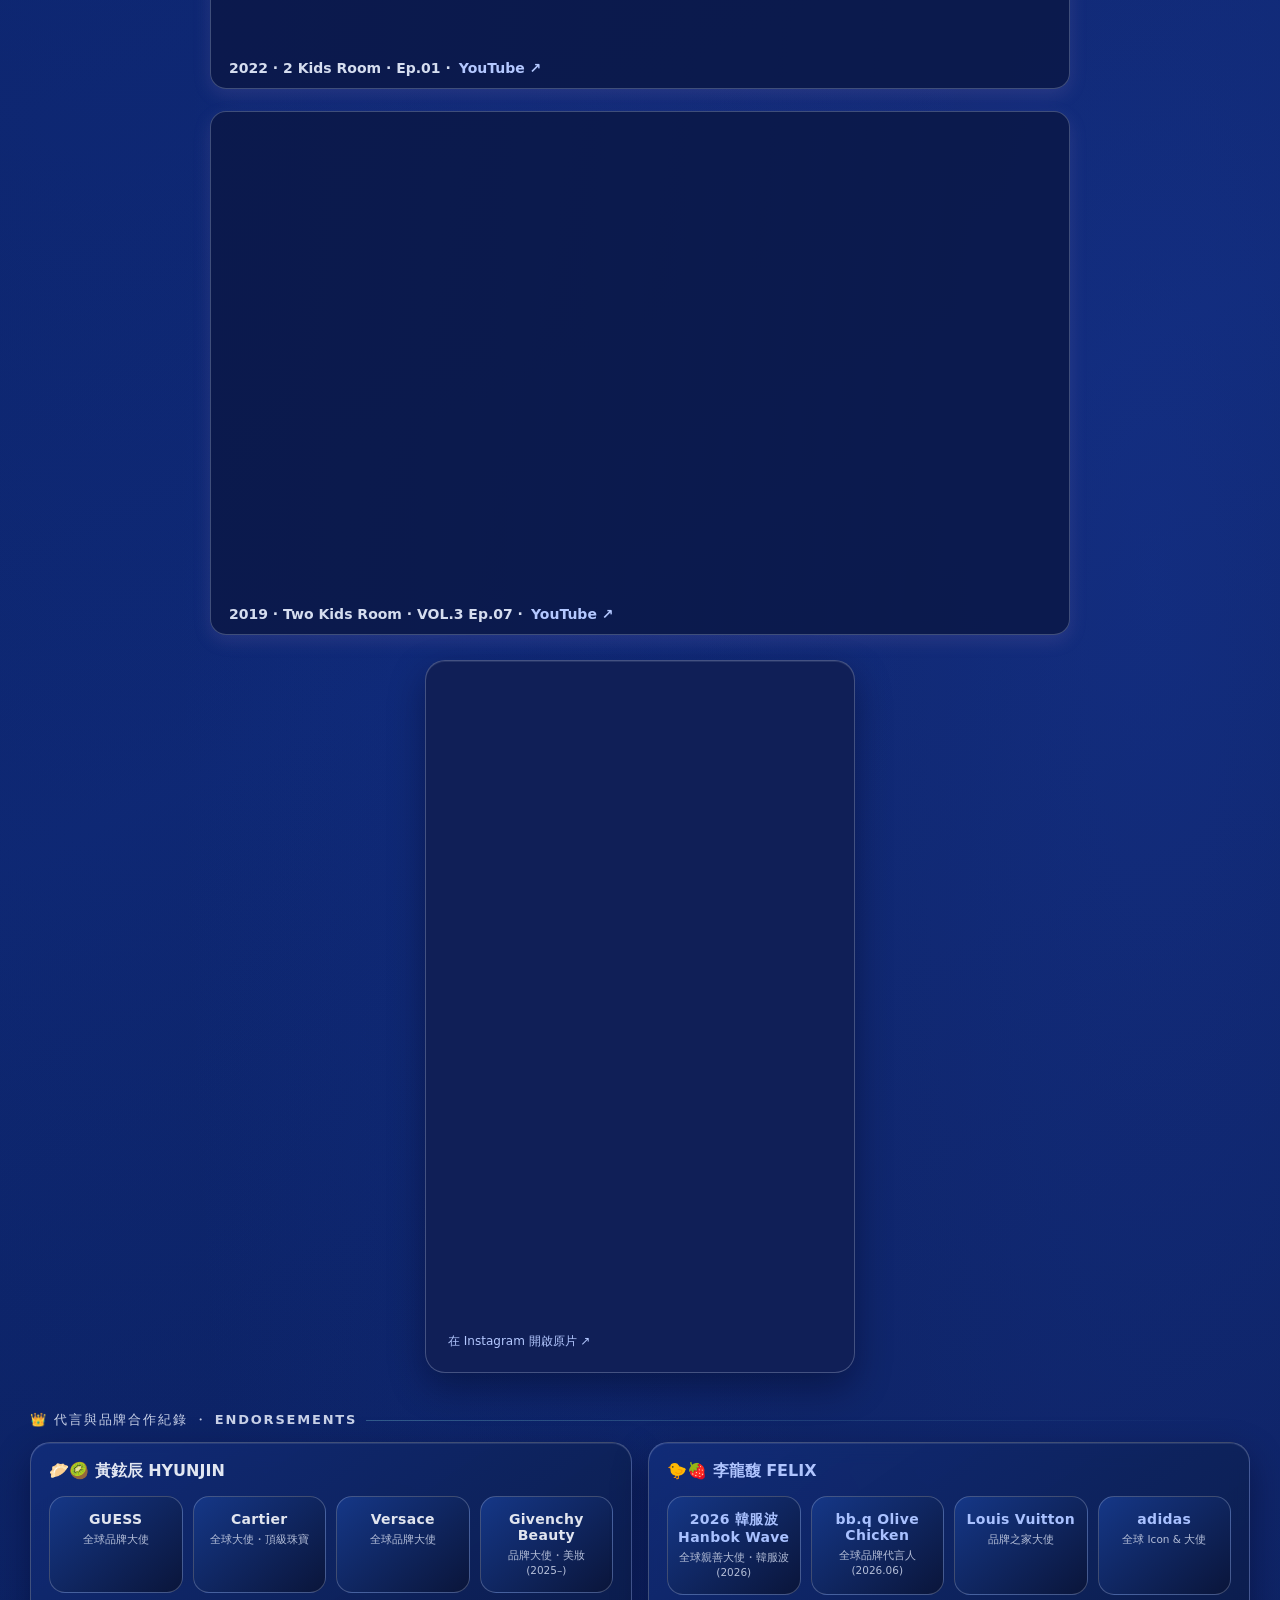
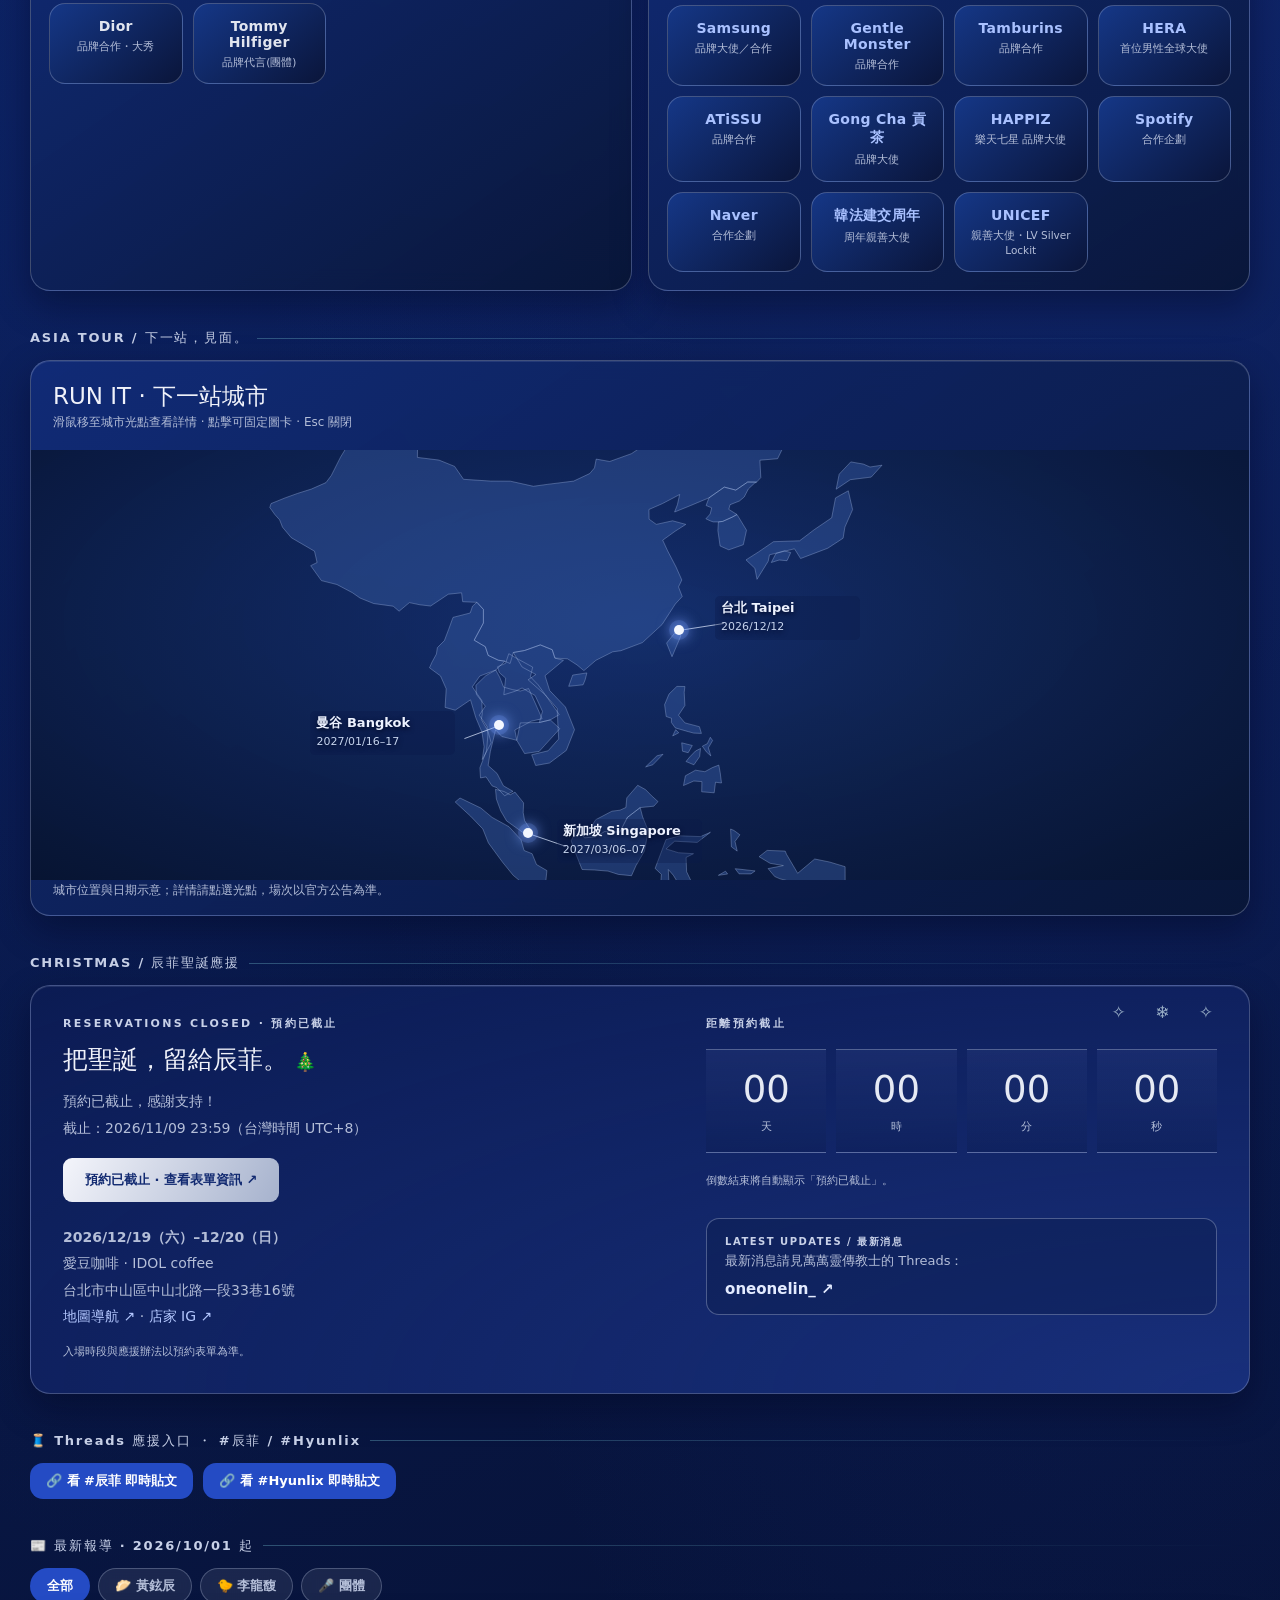
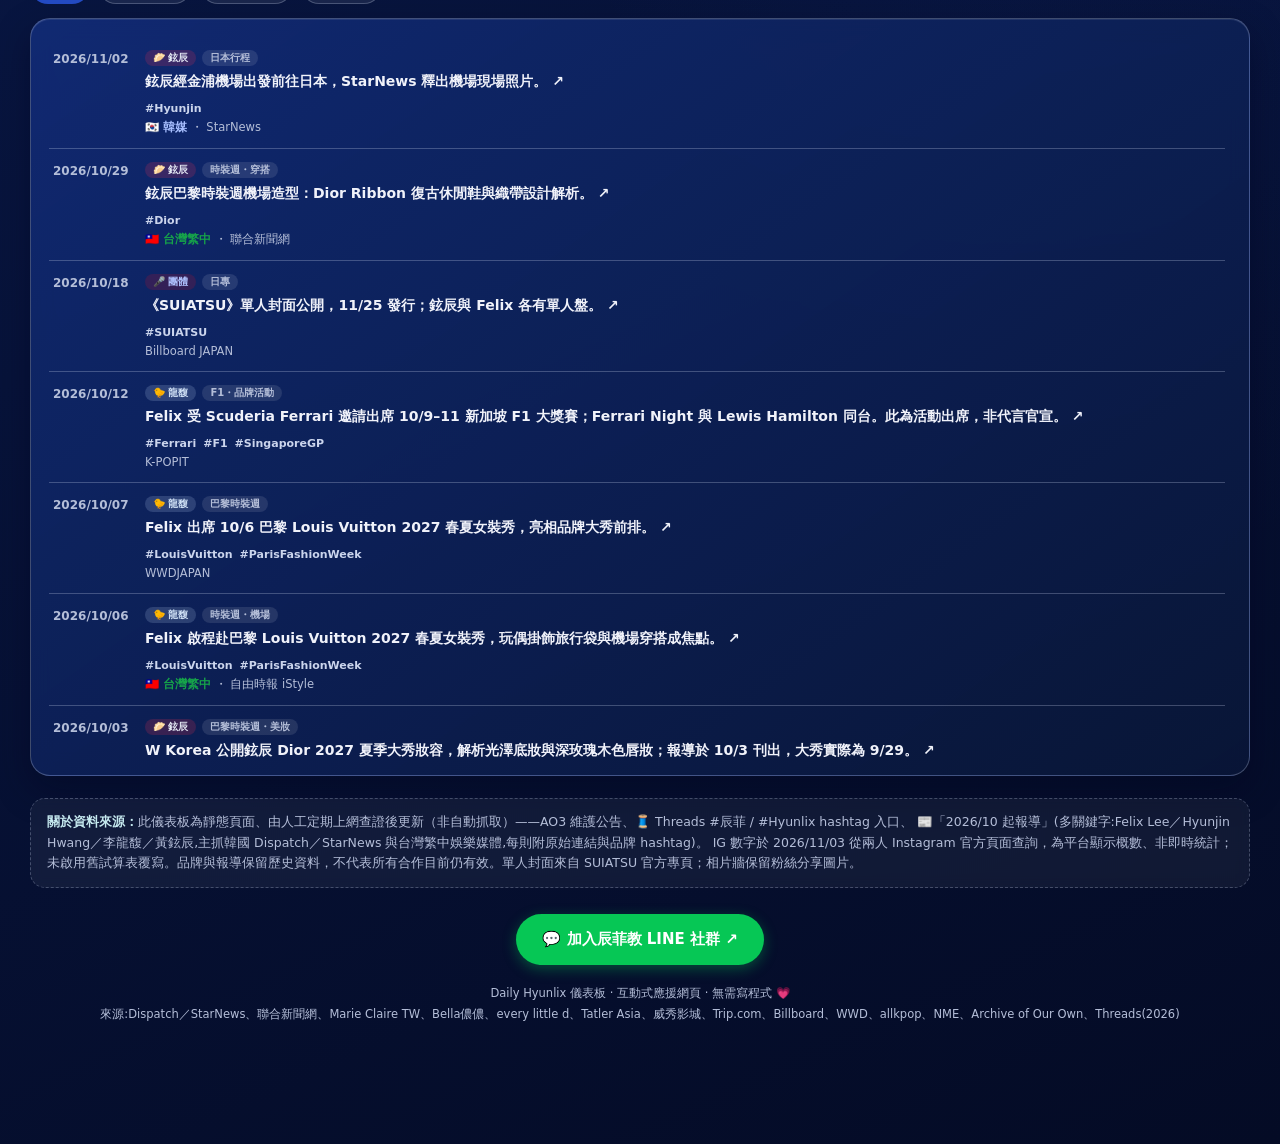
==== commit 05f21866: "Keep all map city markers visible on narrow screens" ====
--- a/index.html
+++ b/index.html
@@ -574,7 +574,7 @@
 stage.querySelectorAll('.city-pin').forEach(button=>{const id=button.dataset.city;button.addEventListener('pointerenter',()=>{if(!pinned)show(id)});button.addEventListener('pointerleave',scheduleHide);button.addEventListener('focus',()=>{if(!pinned)show(id)});button.addEventListener('click',()=>{if(current===id&&pinned)hide();else show(id,true)});});
 popup.addEventListener('pointerenter',()=>clearTimeout(hideTimer));popup.addEventListener('pointerleave',scheduleHide);stage.addEventListener('keydown',e=>{if(e.key==='Escape')hide()});stage.addEventListener('click',e=>{if(!e.target.closest('.city-pin,.tour-popup'))hide()});
 stage.addEventListener('focusout',()=>{if(!pinned)setTimeout(()=>{if(!stage.contains(document.activeElement))hide()},0)});
-function draw(){const w=stage.clientWidth,h=stage.clientHeight,small=w<650,scale=(h-54)/44,x=lon=>w*.5+(lon-117)*scale,y=lat=>h*.5-(lat-21)*scale;const svg=stage.querySelector('svg');svg.setAttribute('viewBox',`0 0 ${w} ${h}`);const d=CITY_GEOGRAPHY.map(p=>'M'+p.map(c=>x(c[0]).toFixed(1)+','+y(c[1]).toFixed(1)).join('L')+'Z').join('');let leaders='';for(const t of upcoming){const b=stage.querySelector('[data-city="'+t.id+'"]'),label=b.querySelector('.city-label'),px=x(t.lon),py=y(t.lat);b.style.left=px+'px';b.style.top=py+'px';let [dx,dy]=offsets[t.id];if(small){dx=t.id==='hongkong'?-145:t.id==='bangkok'?-100:18;dy=t.id==='hongkong'?-46:t.id==='taipei'?-18:t.id==='tokyo'?-46:10;}dx=Math.max(8-px,Math.min(w-label.offsetWidth-px-8,dx));label.style.left=dx+'px';label.style.top=dy+'px';leaders+=`<path d="M${px},${py}L${px+dx+(dx<0?label.offsetWidth:0)},${py+dy+18}" fill="none" stroke="#cbd7ef" stroke-width="1" opacity=".8"/>`;}
+function draw(){const w=stage.clientWidth,h=stage.clientHeight,small=w<650,scale=Math.min((h-54)/44,(w-40)/45),x=lon=>w*.5+(lon-117)*scale,y=lat=>h*.5-(lat-21)*scale;const svg=stage.querySelector('svg');svg.setAttribute('viewBox',`0 0 ${w} ${h}`);const d=CITY_GEOGRAPHY.map(p=>'M'+p.map(c=>x(c[0]).toFixed(1)+','+y(c[1]).toFixed(1)).join('L')+'Z').join('');let leaders='';for(const t of upcoming){const b=stage.querySelector('[data-city="'+t.id+'"]'),label=b.querySelector('.city-label'),px=x(t.lon),py=y(t.lat);b.style.left=px+'px';b.style.top=py+'px';let [dx,dy]=offsets[t.id];if(small){dx=t.id==='hongkong'?-145:t.id==='bangkok'?-100:18;dy=t.id==='hongkong'?-46:t.id==='taipei'?-18:t.id==='tokyo'?-46:10;}dx=Math.max(8-px,Math.min(w-label.offsetWidth-px-8,dx));label.style.left=dx+'px';label.style.top=dy+'px';leaders+=`<path d="M${px},${py}L${px+dx+(dx<0?label.offsetWidth:0)},${py+dy+18}" fill="none" stroke="#cbd7ef" stroke-width="1" opacity=".8"/>`;}
 svg.innerHTML='<path d="'+d+'" fill="#385da8" fill-opacity=".43" stroke="#a5bde5" stroke-opacity=".45" stroke-width=".8"/>'+leaders;positionPopup();}
 draw();if(window.asiaResize)window.asiaResize.disconnect();window.asiaResize=new ResizeObserver(draw);window.asiaResize.observe(stage);
 }
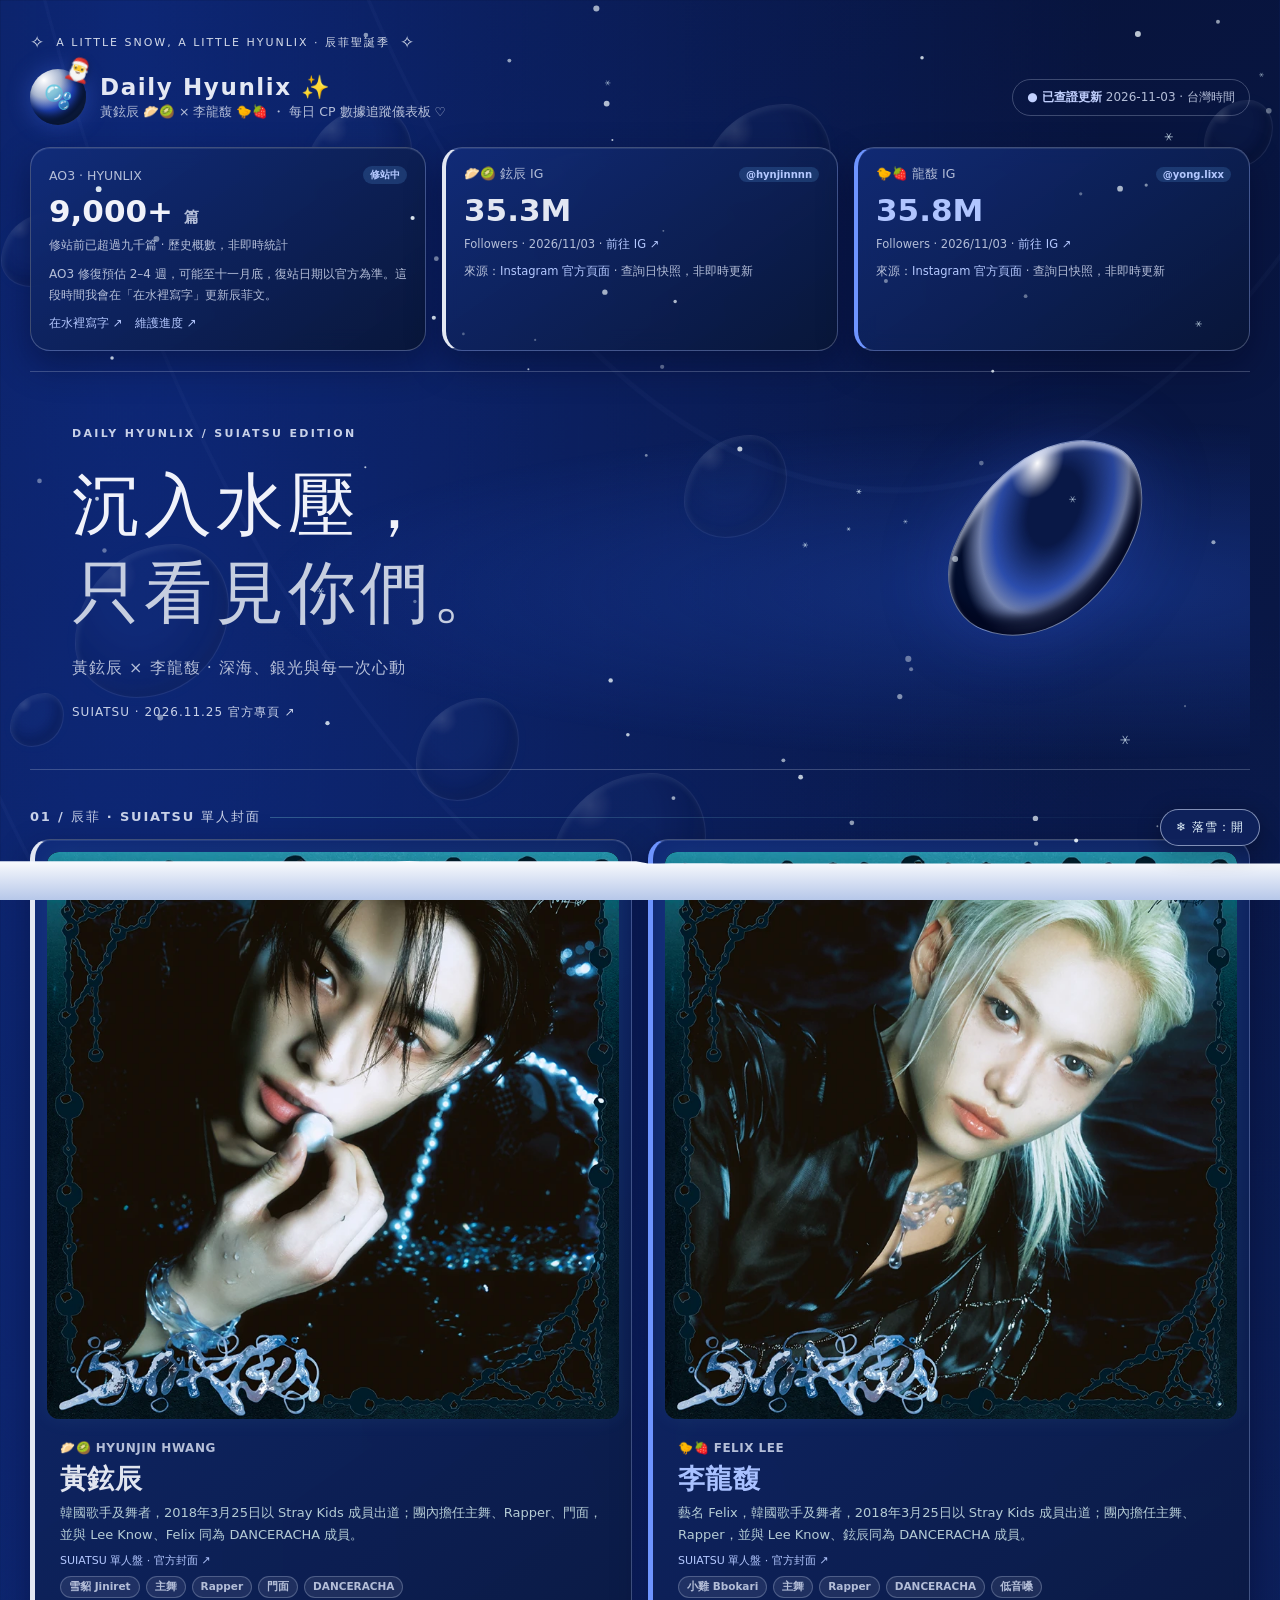
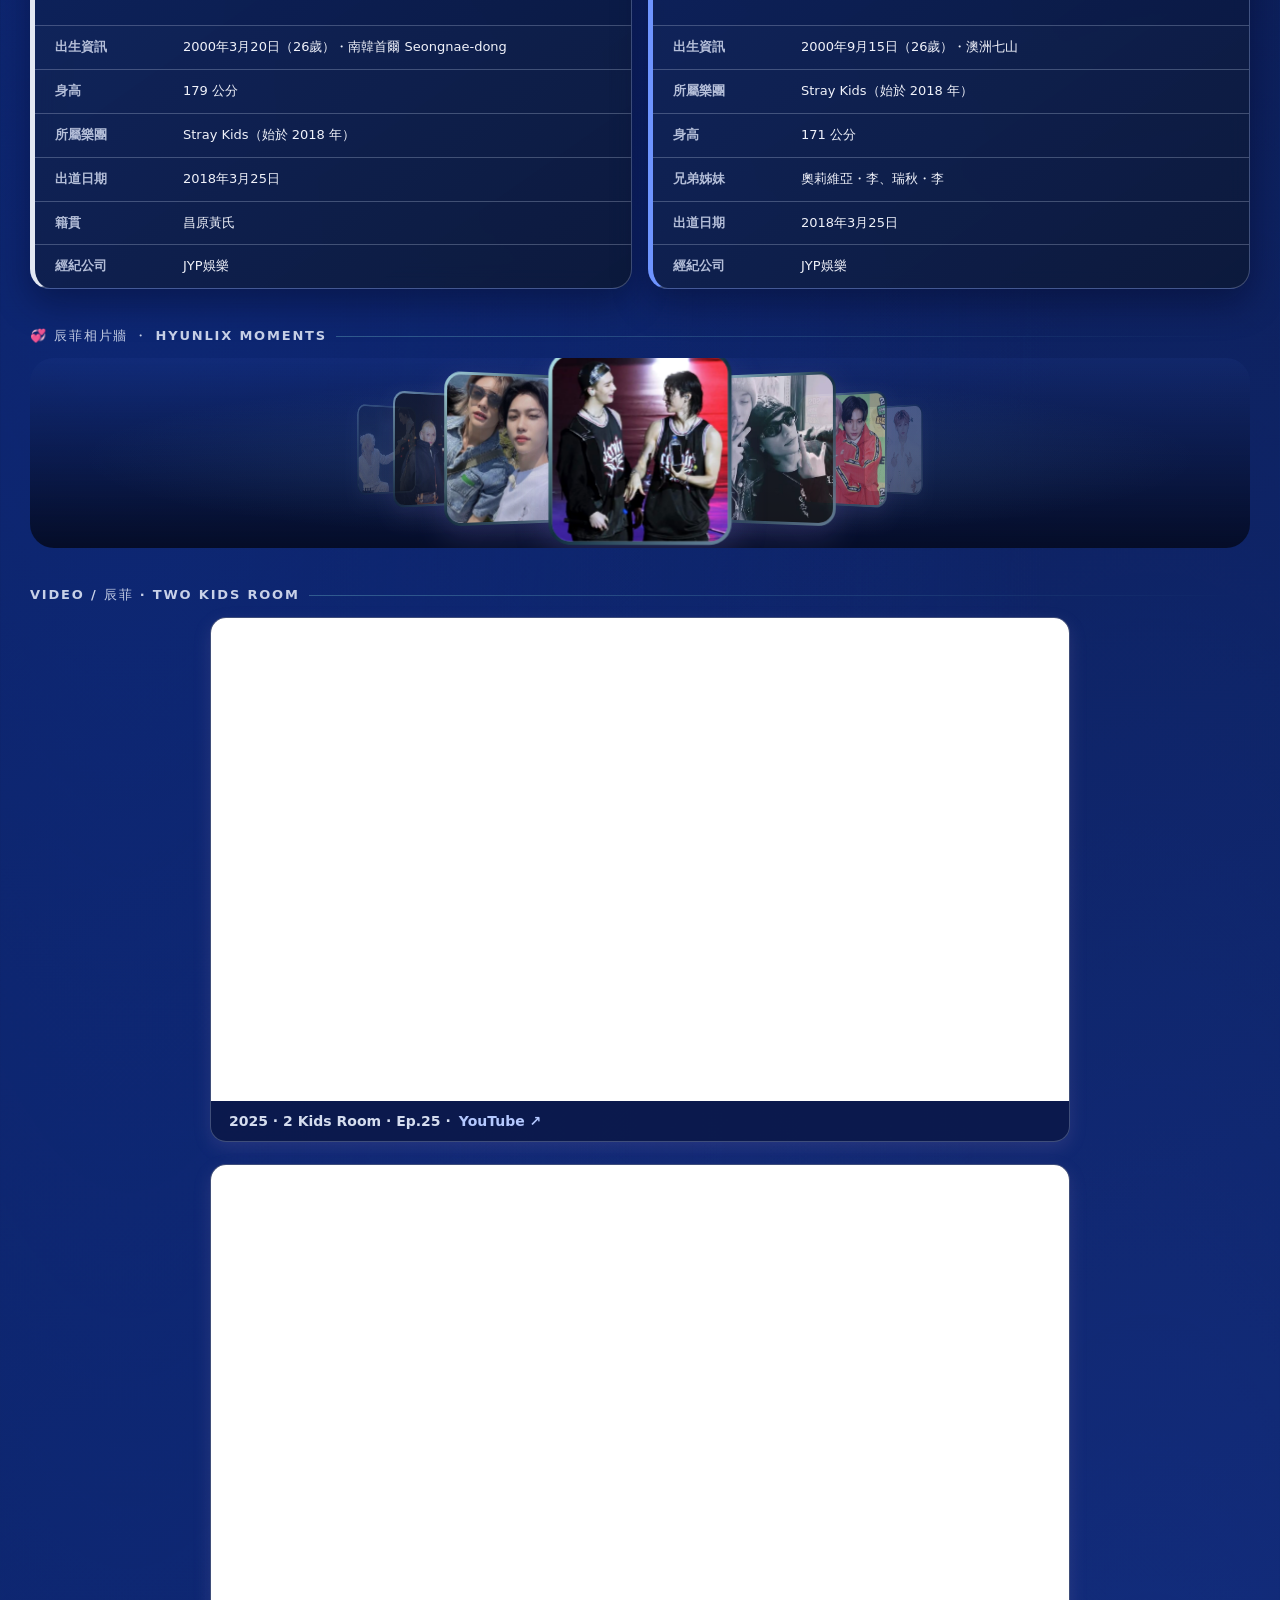
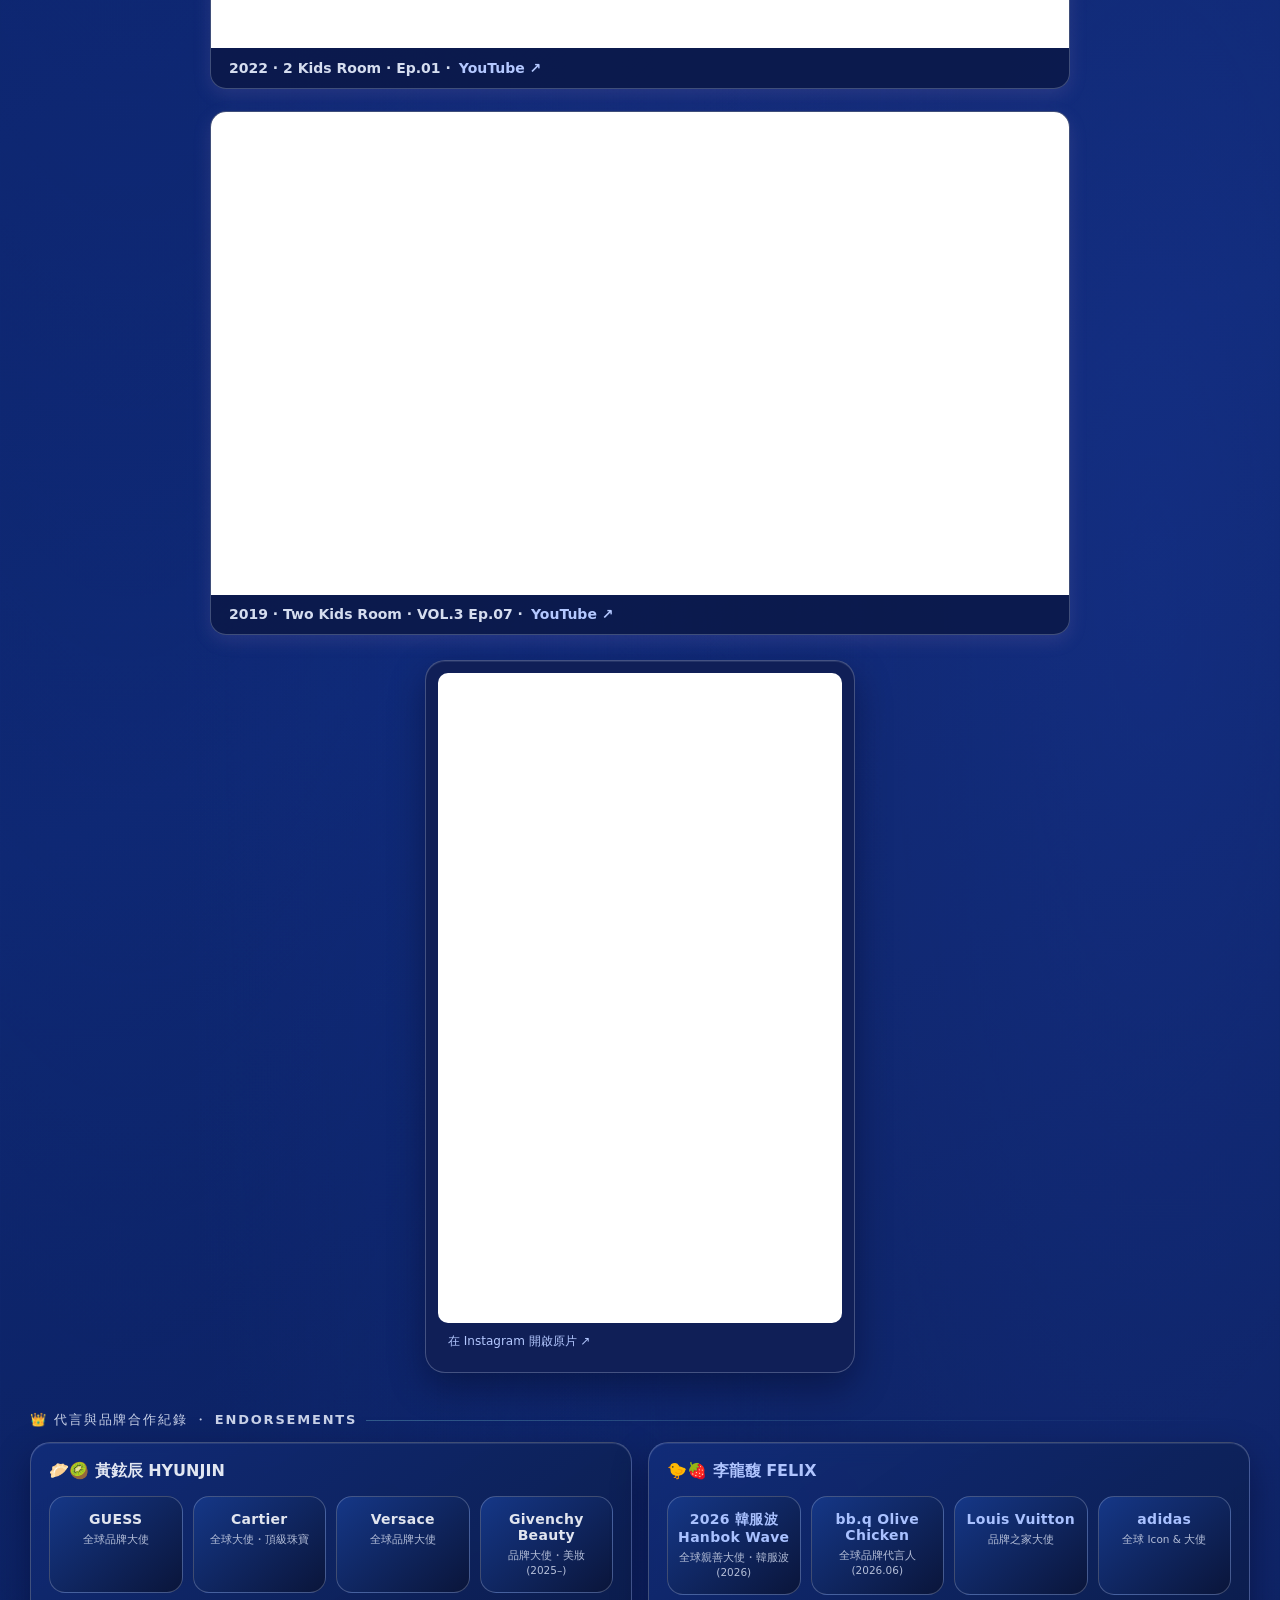
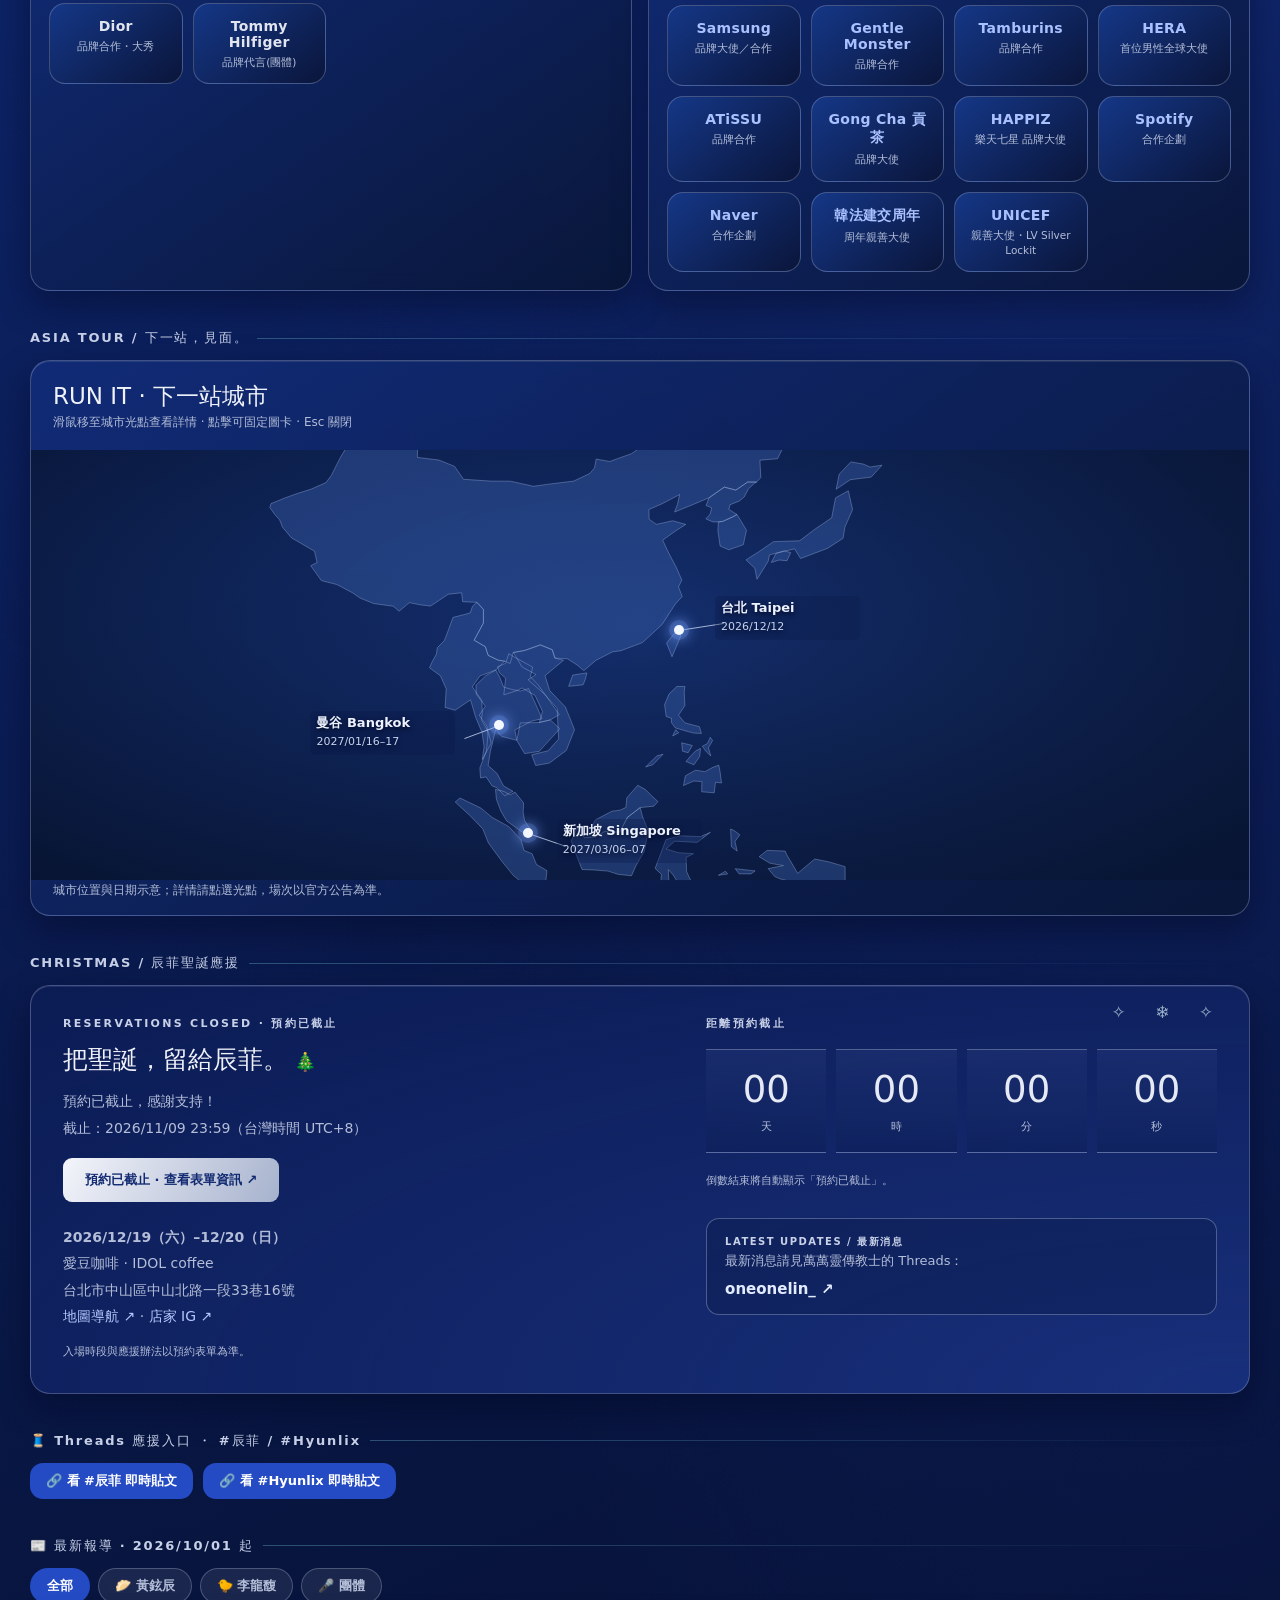
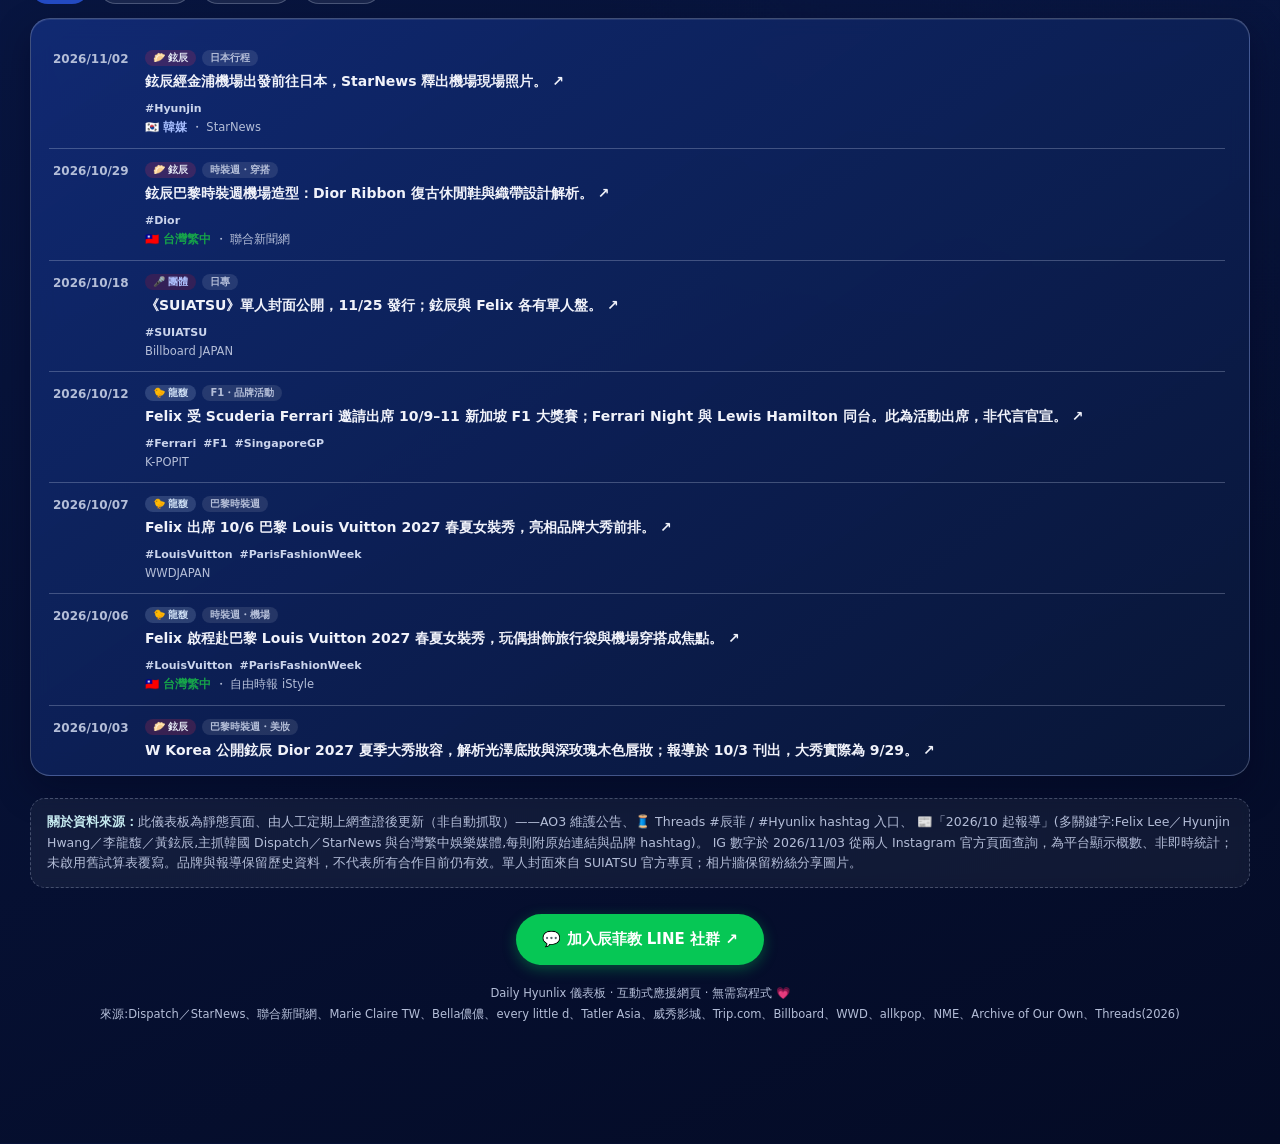
==== commit b029b312: "Fix iOS Threads white page background with opaque root color and scrolling mobile background" ====
--- a/index.html
+++ b/index.html
@@ -2,7 +2,9 @@
 <html lang="zh-Hant">
 <head>
 <meta charset="UTF-8">
-<meta name="viewport" content="width=device-width, initial-scale=1.0">
+<meta name="viewport" content="width=device-width, initial-scale=1.0">
+<meta name="color-scheme" content="dark only">
+<meta name="theme-color" content="#091a50">
 <title>Daily Hyunlix ｜ 黃鉉辰 × 李龍馥 ✨</title>
 <style>
 :root{
@@ -248,6 +250,13 @@
 @keyframes cityPulse{50%{box-shadow:0 0 0 6px #729bff22,0 0 17px 5px #7ca5ff99}}
 @media(max-width:650px){#tourMap.asia-stage{height:420px}.city-label{min-width:122px}.city-label b{font-size:11px}.city-label time{font-size:10px}.map-card>.asia-map-heading{padding:18px 15px 0}.map-card>.map-note{padding-left:15px;padding-right:15px}.threads-update{margin-top:18px}}
 
+/* Opaque root fallback for iOS / Threads WKWebView.
+   Avoid relying on body background propagation or fixed background painting. */
+:root{color-scheme:dark only;background-color:#091a50}
+html{min-height:100%;background-color:#091a50!important;color:#f0f2fa}
+body{min-height:100vh;min-height:100svh;background-color:#091a50!important;background-attachment:scroll!important;background-image:radial-gradient(ellipse at 10% 0,rgba(22,69,208,.4),transparent 60%),radial-gradient(ellipse at 90% 50%,rgba(36,77,212,.27),transparent 60%),linear-gradient(155deg,#071238,#0d2364 50%,#040b25);isolation:isolate}
+@media(max-width:820px){body::before{display:none}body{background-image:linear-gradient(155deg,#0d2873 0%,#091a50 45%,#060f30 100%)!important;background-repeat:no-repeat;background-size:100% 100%;background-attachment:scroll!important}}
+
 </style>
 </head>
 <body>
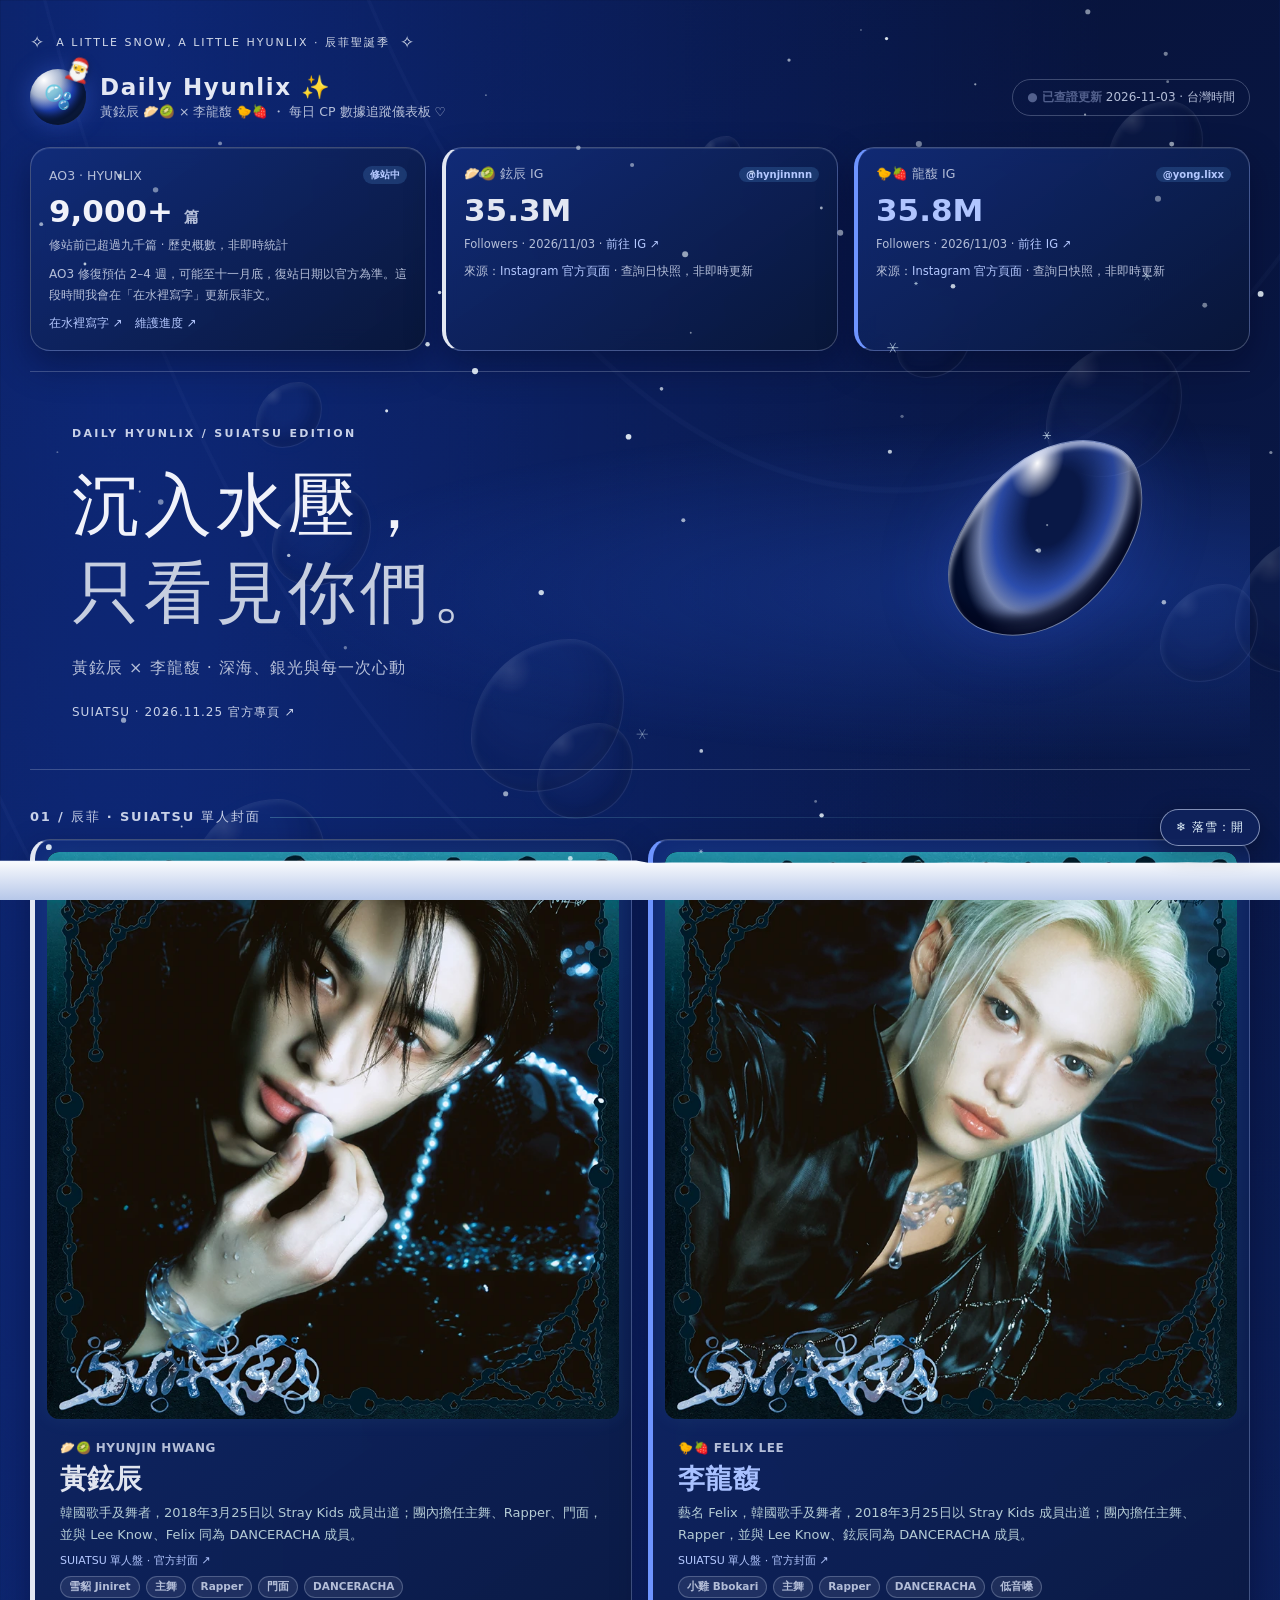
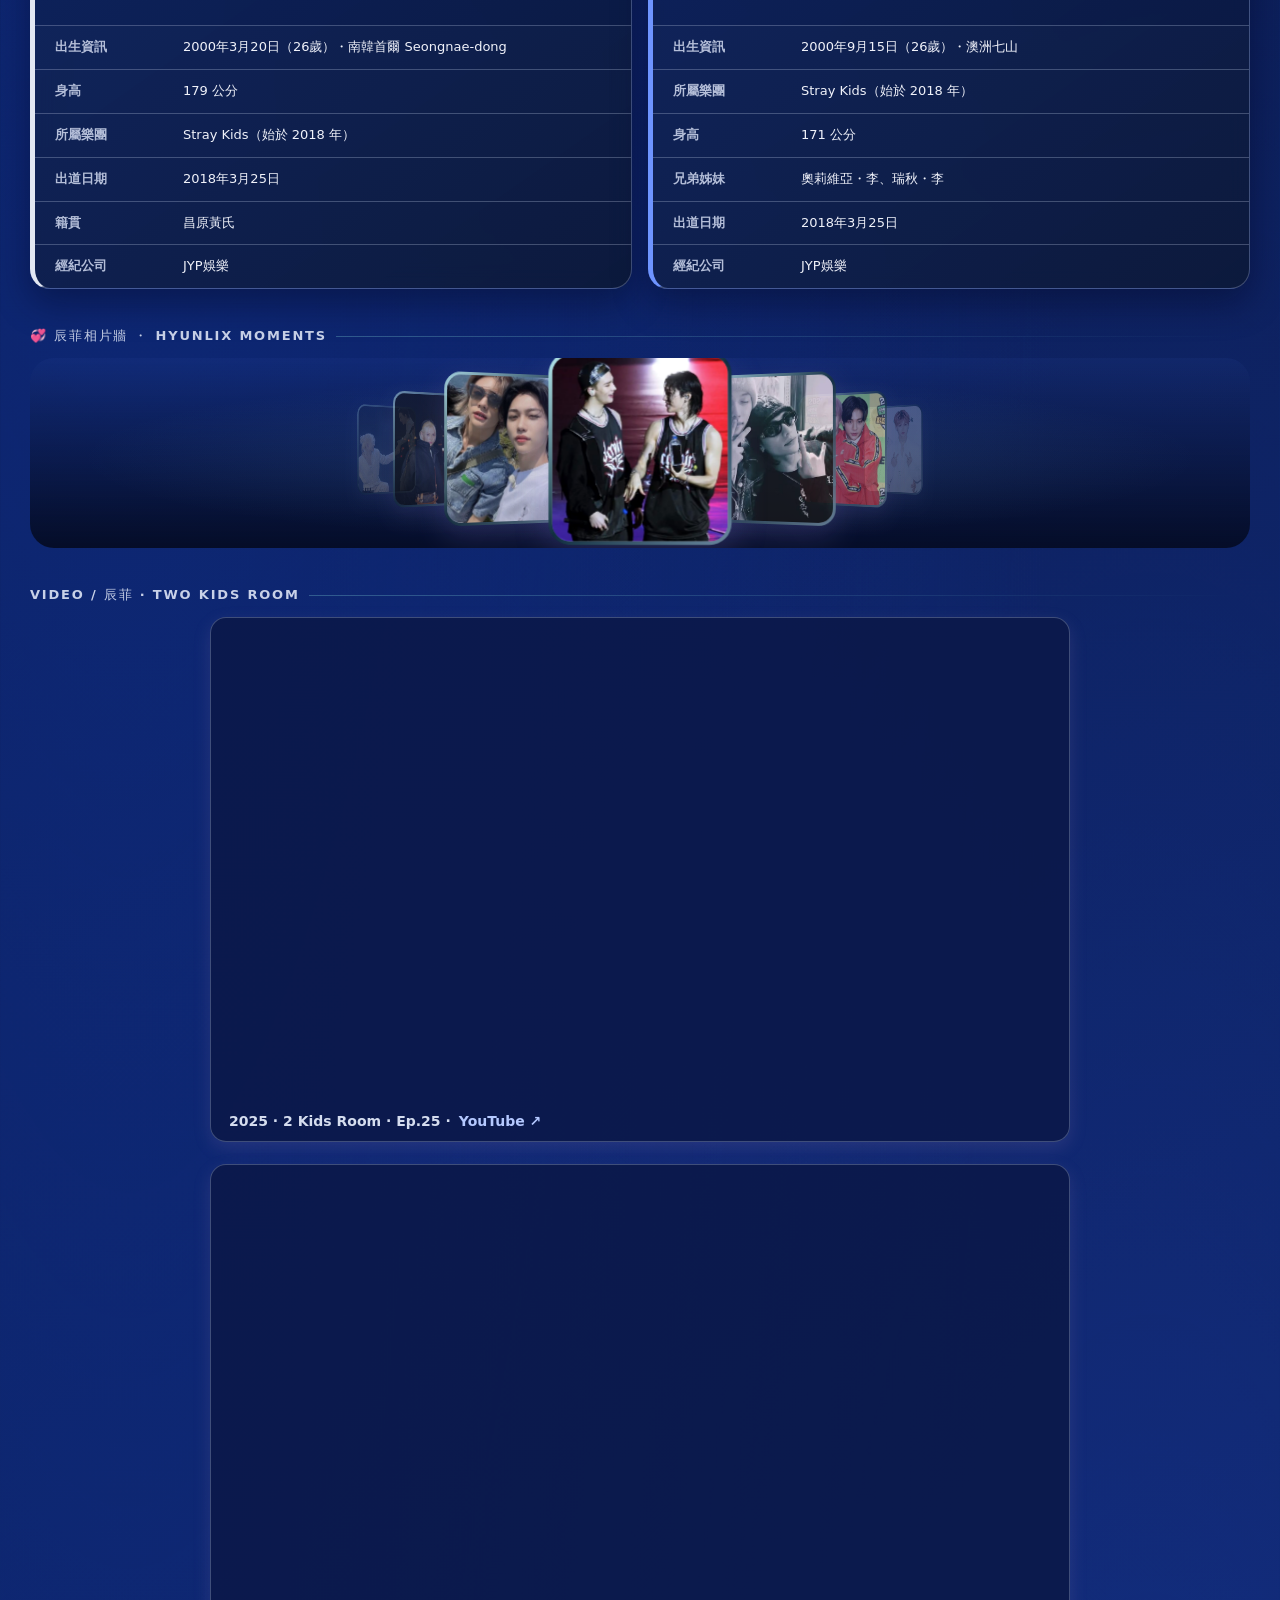
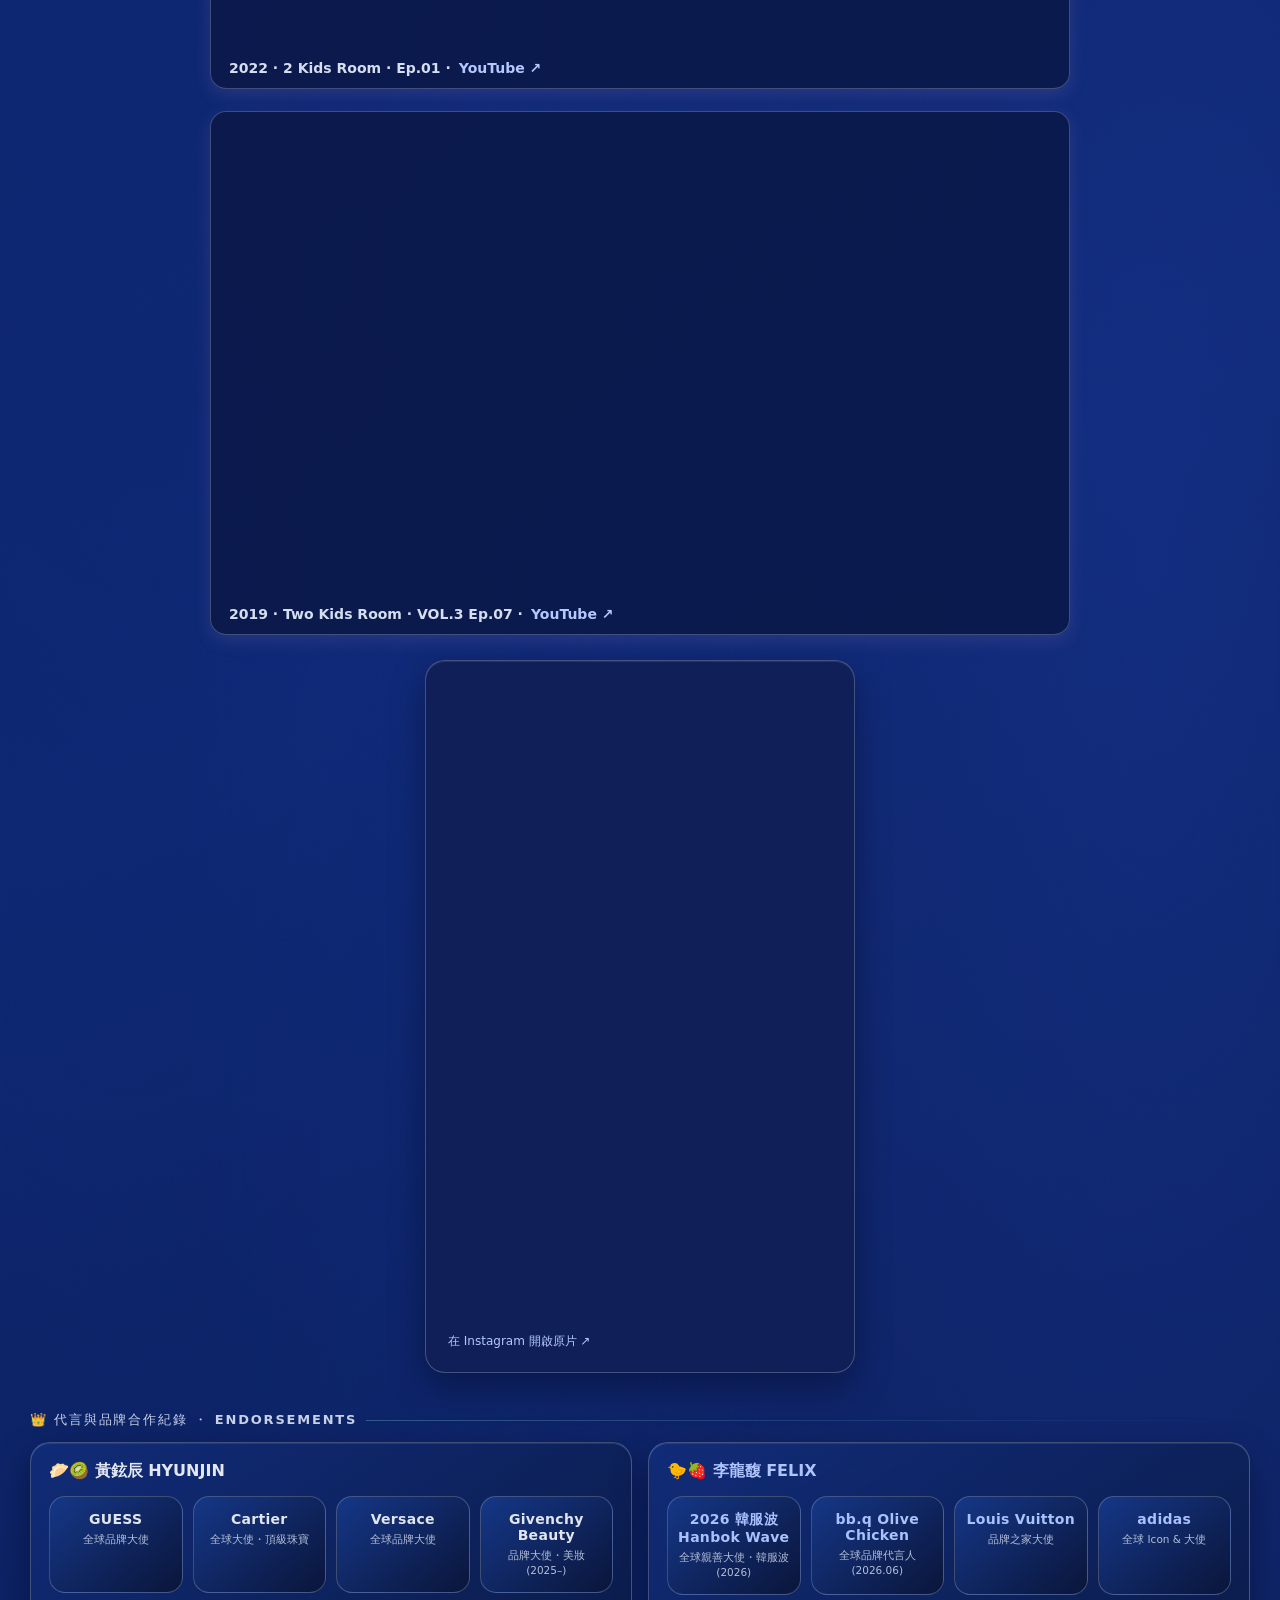
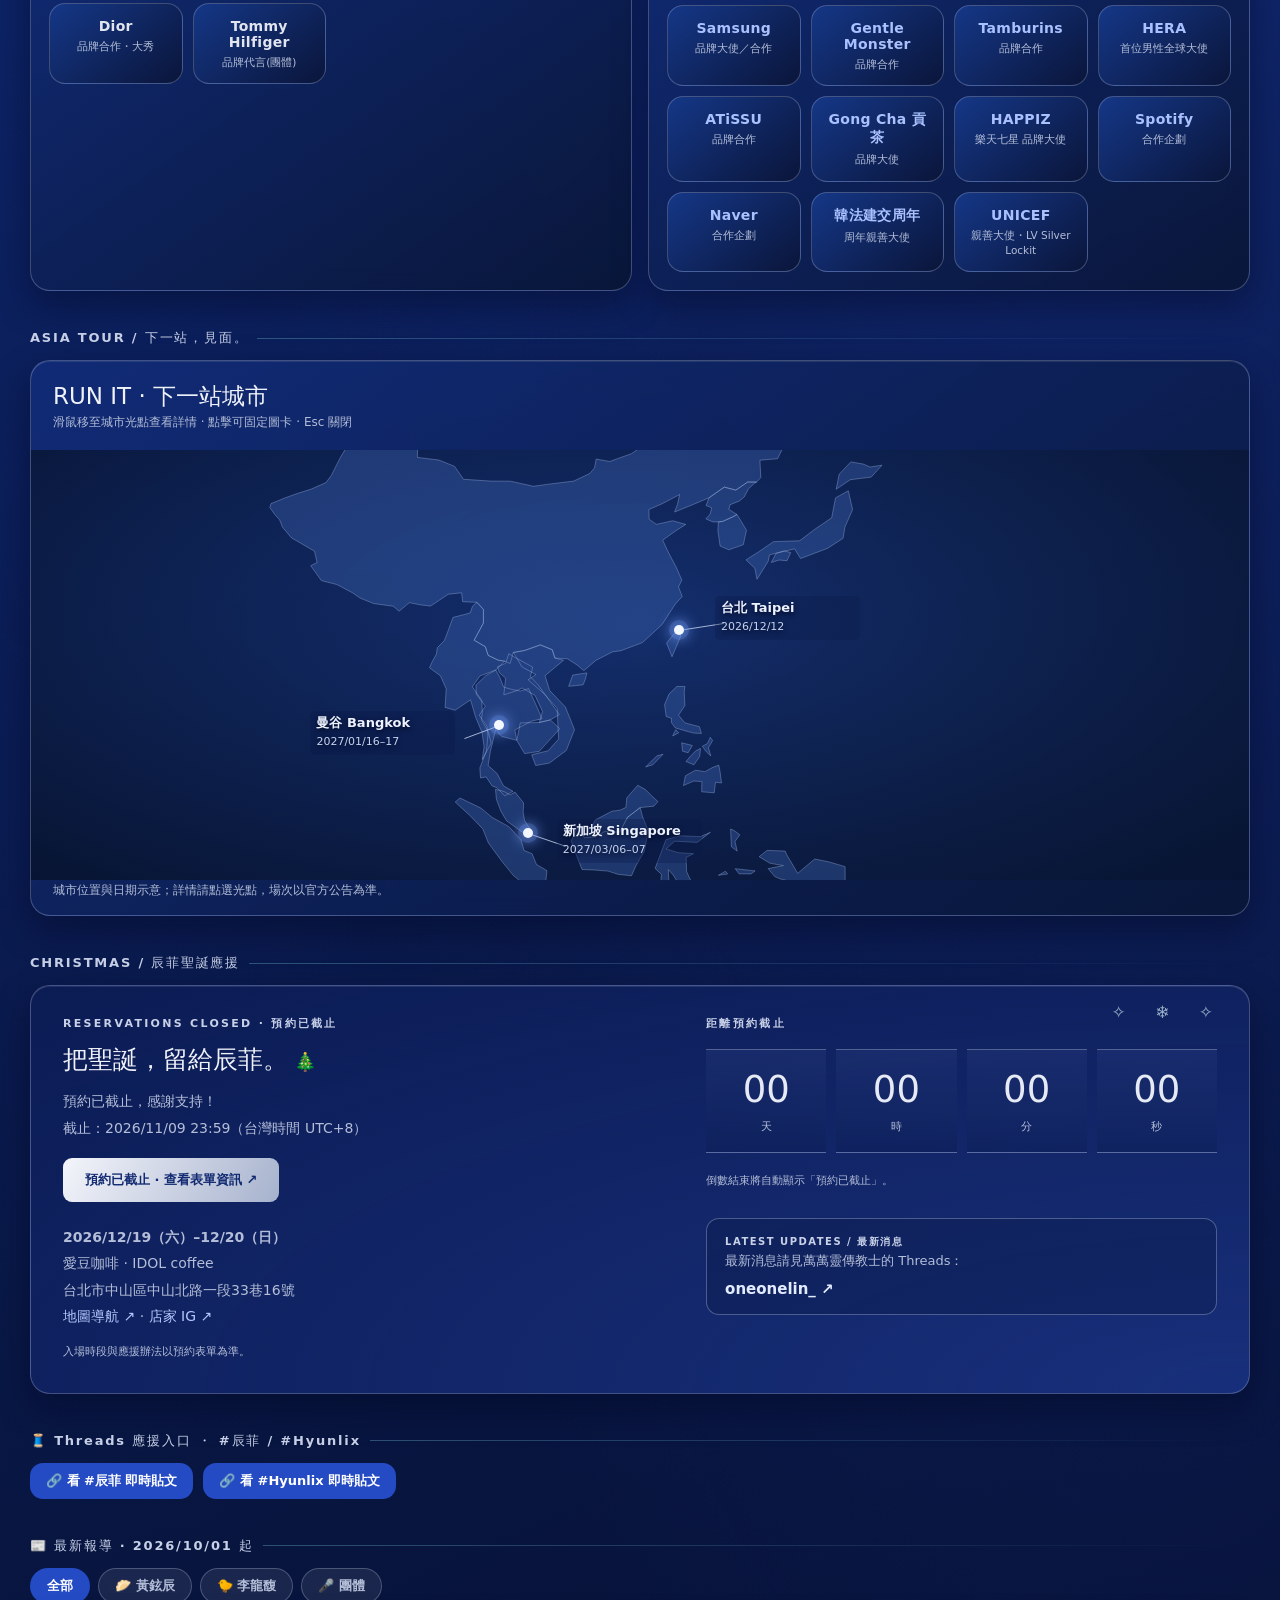
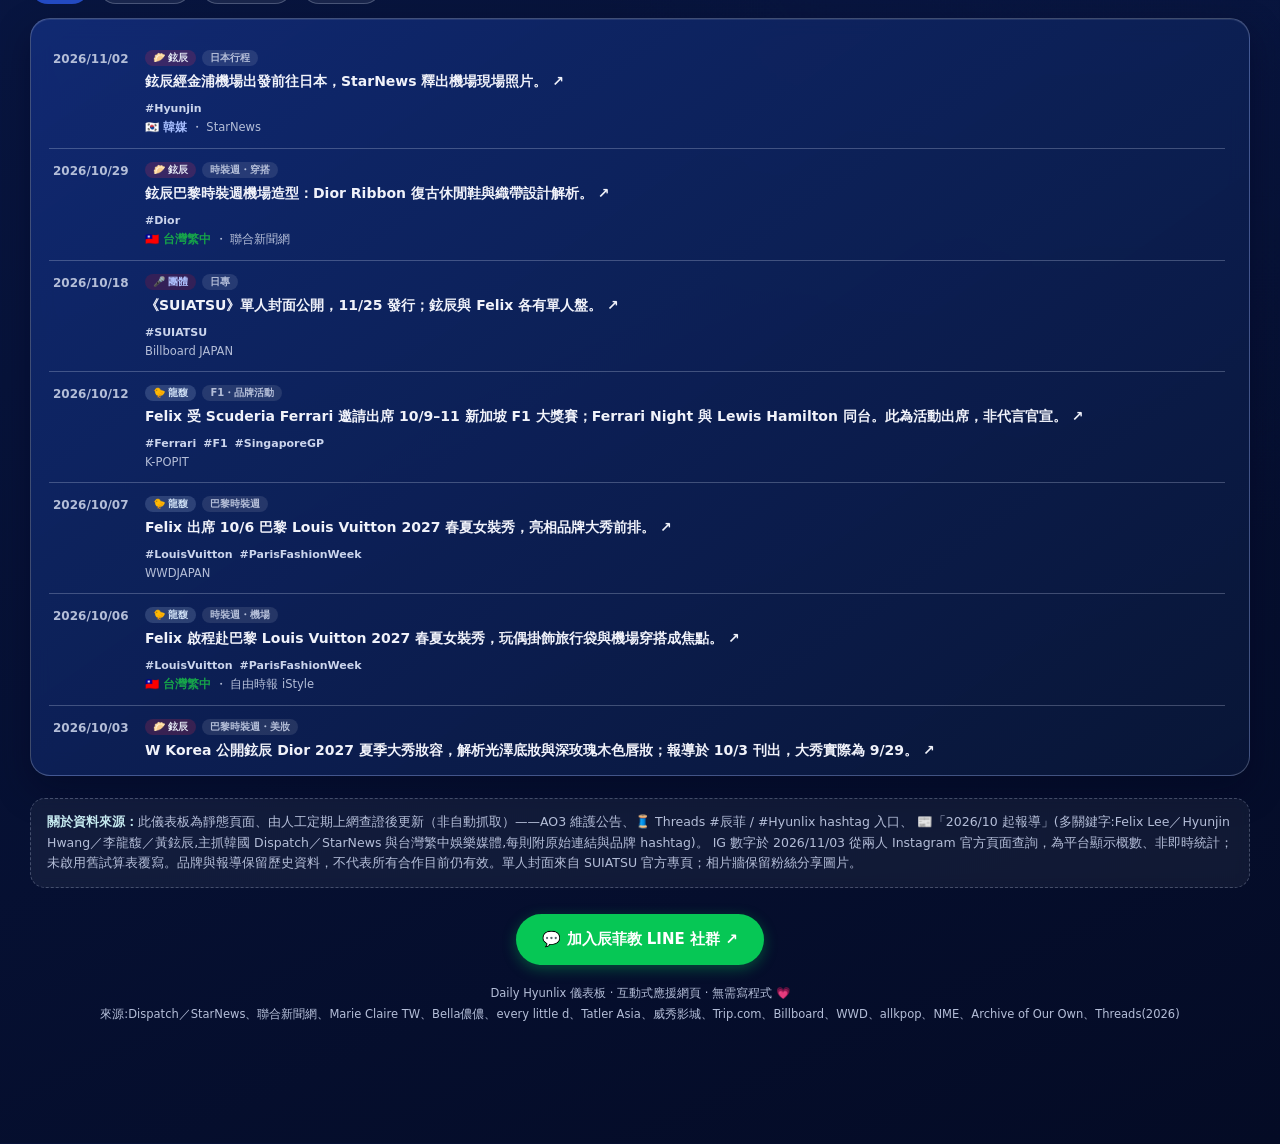
==== commit caa5f667: "Restore full mobile biographies, profile details and tags in readable stacked cards" ====
--- a/index.html
+++ b/index.html
@@ -257,6 +257,24 @@
 body{min-height:100vh;min-height:100svh;background-color:#091a50!important;background-attachment:scroll!important;background-image:radial-gradient(ellipse at 10% 0,rgba(22,69,208,.4),transparent 60%),radial-gradient(ellipse at 90% 50%,rgba(36,77,212,.27),transparent 60%),linear-gradient(155deg,#071238,#0d2364 50%,#040b25);isolation:isolate}
 @media(max-width:820px){body::before{display:none}body{background-image:linear-gradient(155deg,#0d2873 0%,#091a50 45%,#060f30 100%)!important;background-repeat:no-repeat;background-size:100% 100%;background-attachment:scroll!important}}
 
+/* Keep the complete biographies available on phones, not just the covers. */
+@media(max-width:780px){
+ .profiles .pintro{display:block;font-size:13px;line-height:1.8;color:#cbd5ed}
+ .profiles .pills{display:flex;gap:6px;flex-wrap:wrap}
+ .profiles .facts{display:grid}
+ .profiles .pmeta{padding:6px 12px 14px;gap:9px}
+ .profiles .fact{grid-template-columns:90px minmax(0,1fr);padding:11px 14px;gap:10px}
+ .profiles .fact span{overflow-wrap:anywhere;font-size:13px;line-height:1.65}
+ .profiles .fact b{font-size:12px}
+}
+@media(max-width:600px){
+ .grid.profiles{grid-template-columns:minmax(0,1fr);gap:20px}
+ .profiles .phead{display:flex;flex-direction:column;padding:10px;gap:12px}
+ .profiles .portrait{height:auto;aspect-ratio:800/793;width:100%}
+ .profiles .pname{font-size:25px}
+ .profiles .pen{font-size:11px;letter-spacing:1px}
+ .profiles .cover-credit{font-size:12px}
+}
 </style>
 </head>
 <body>
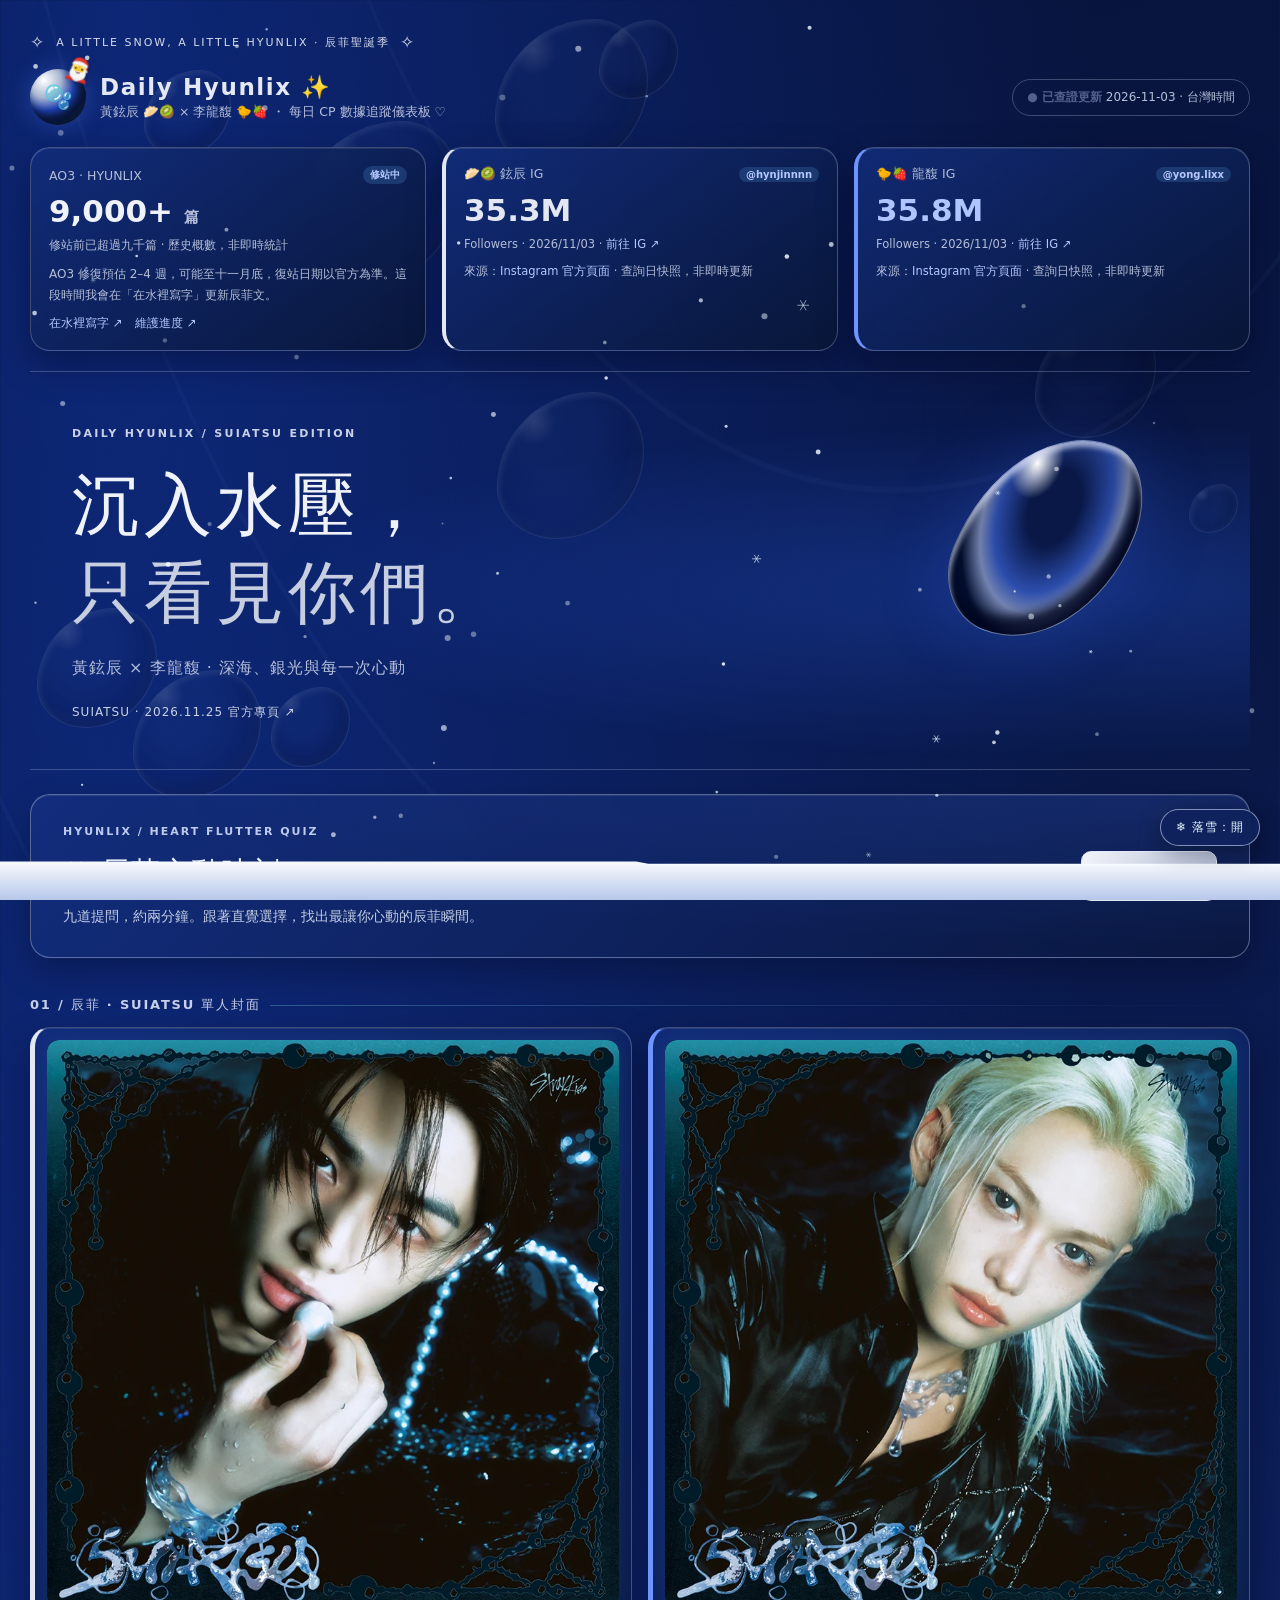
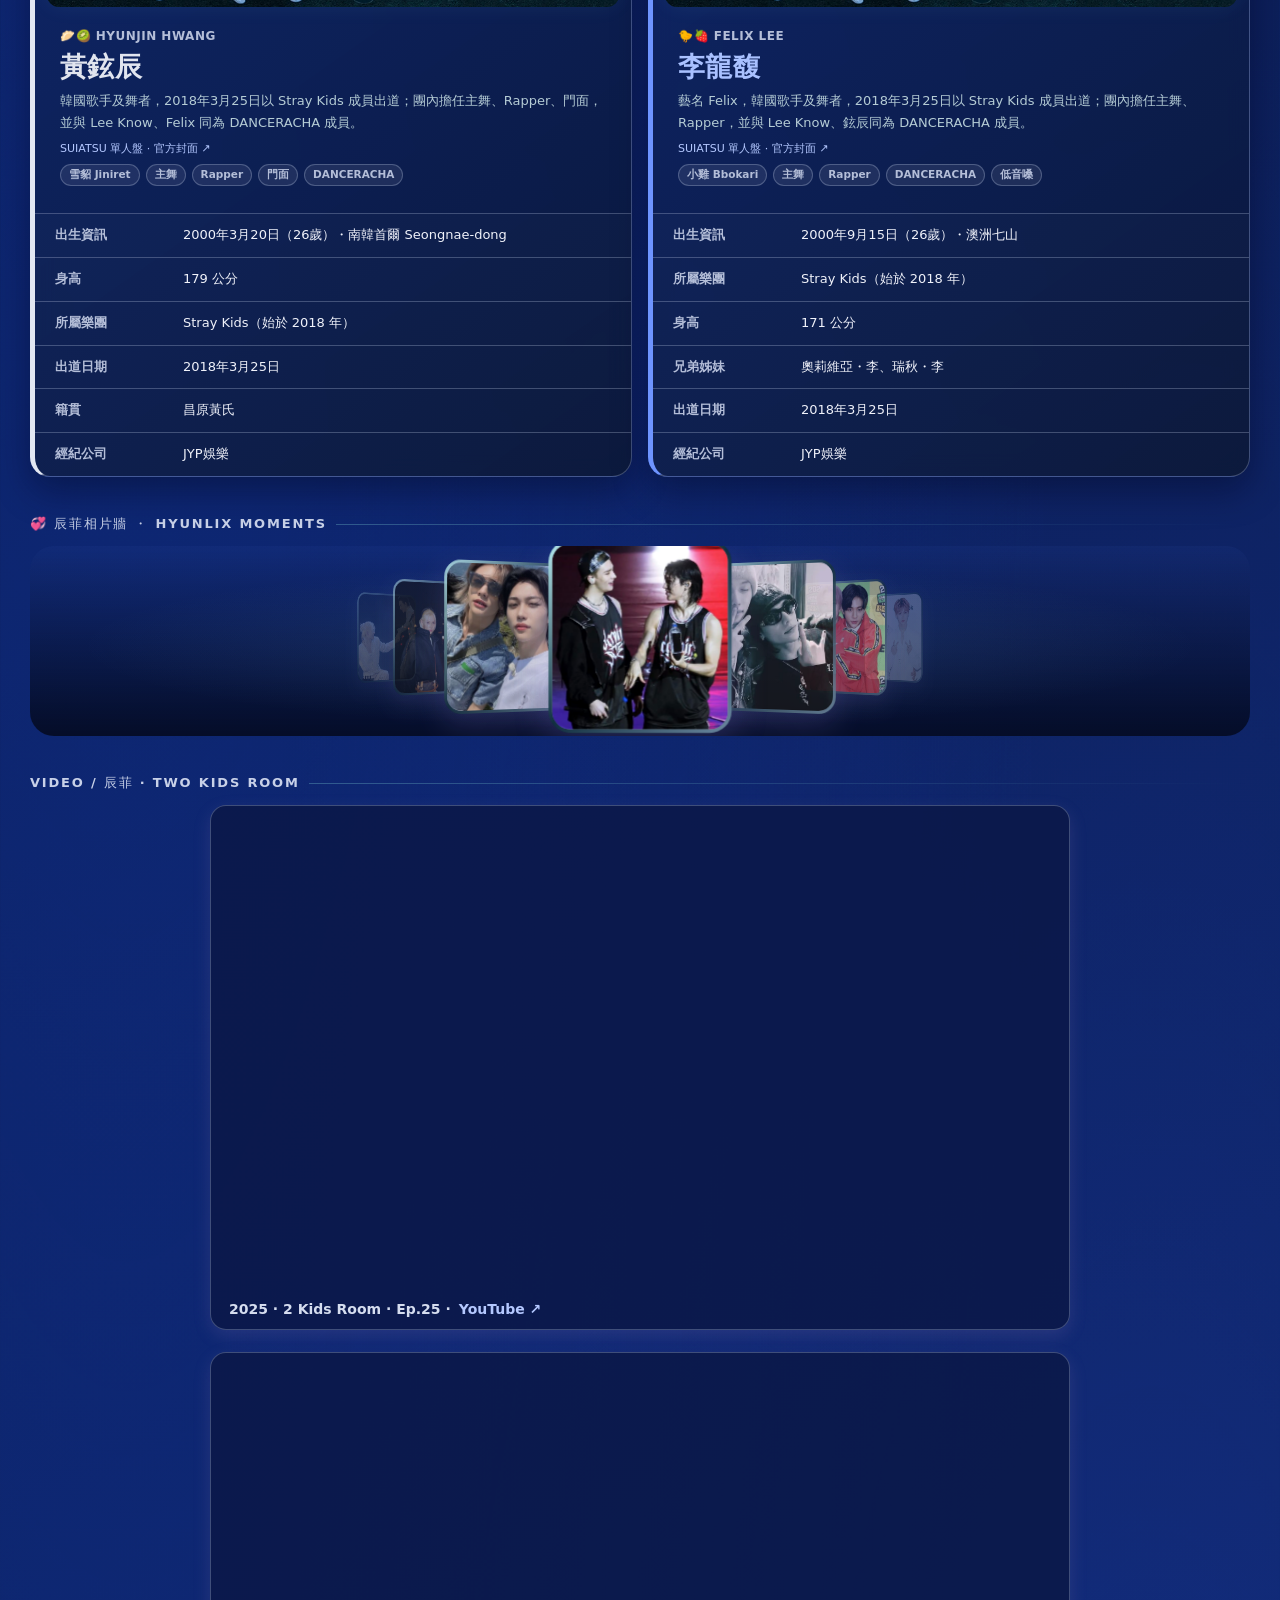
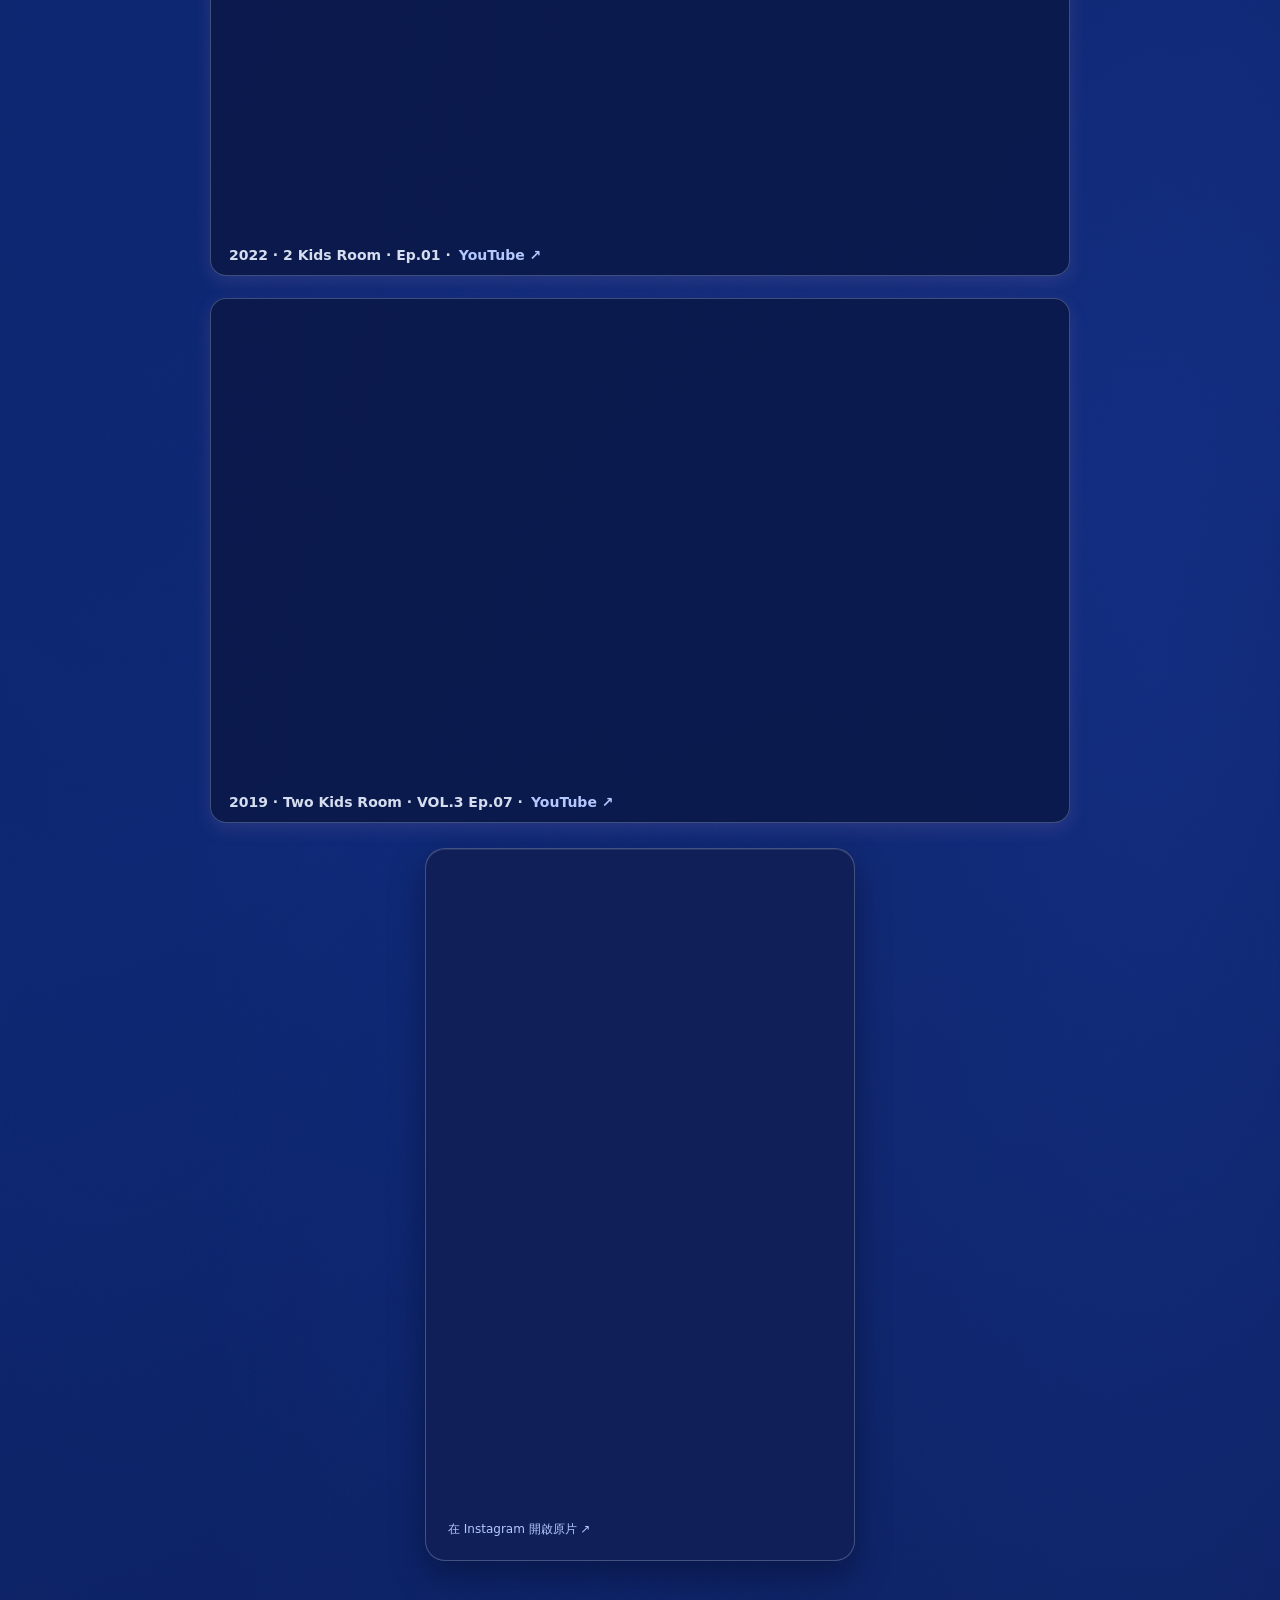
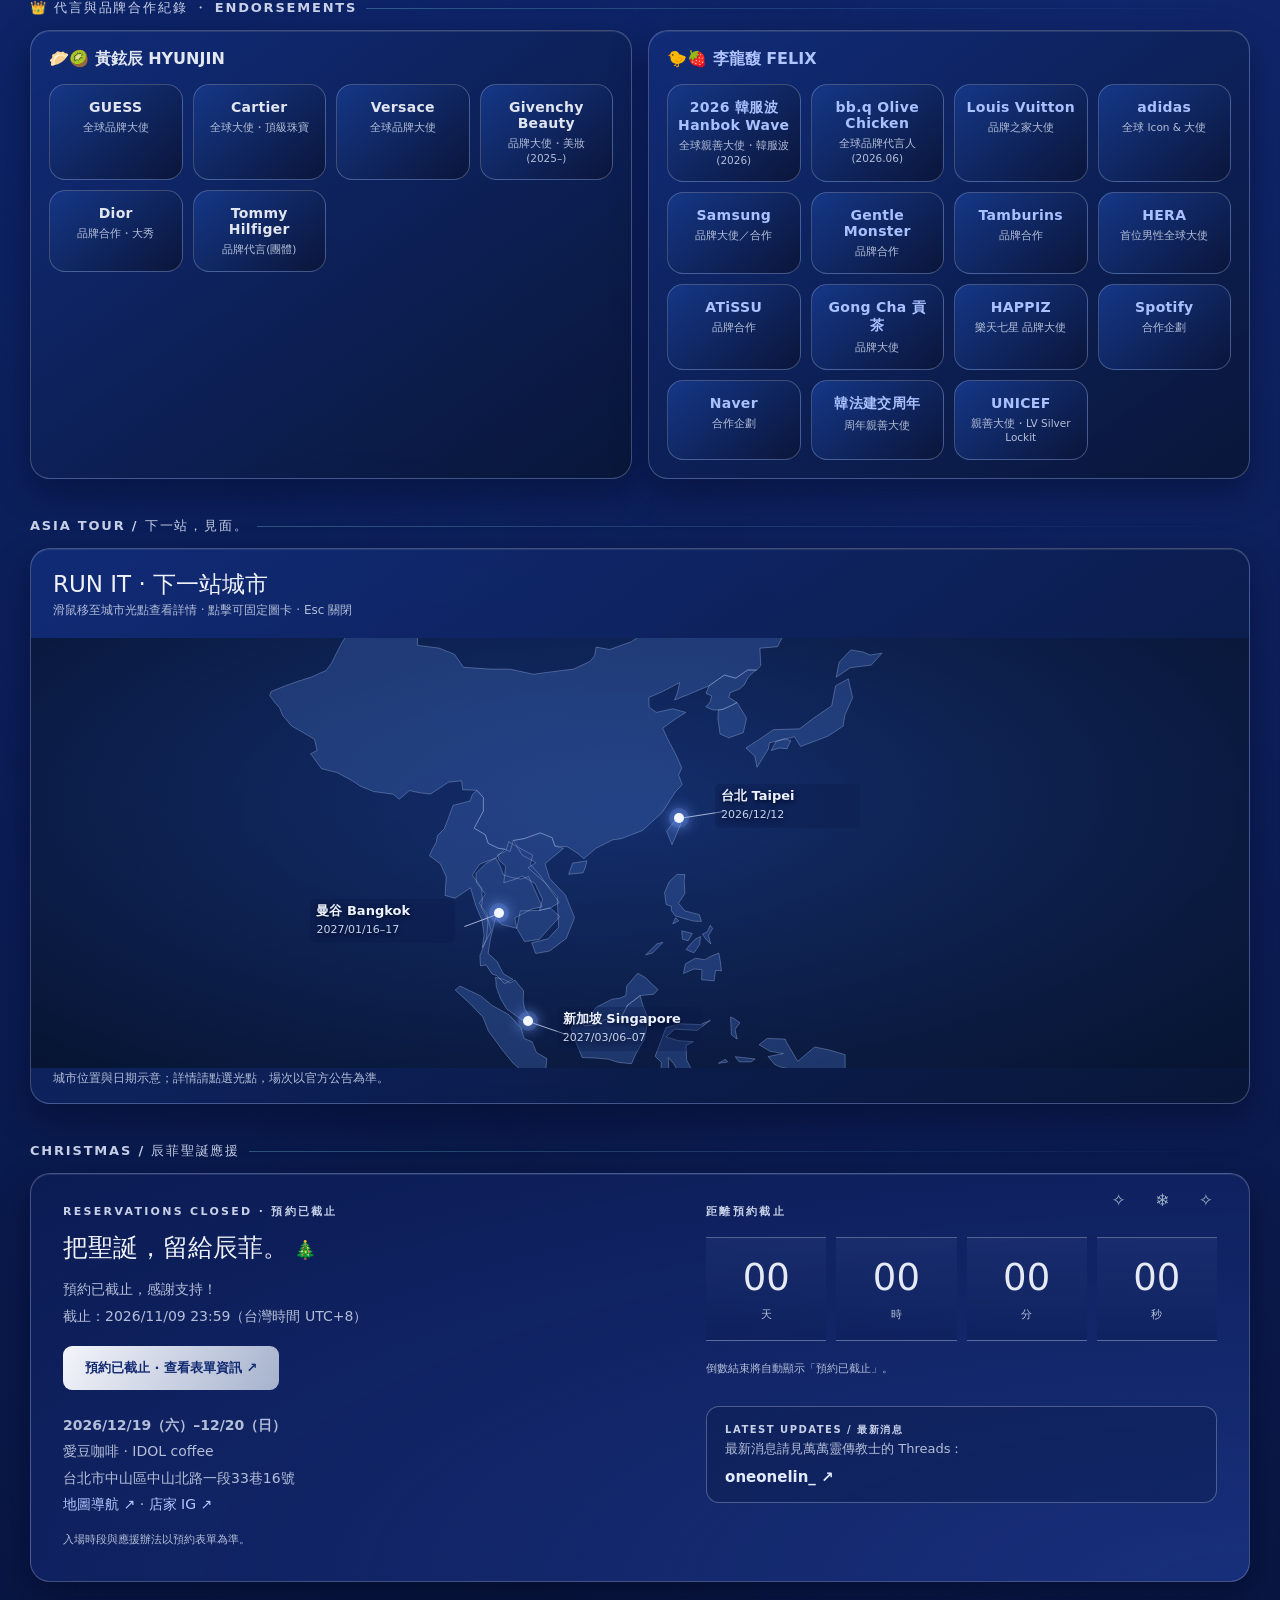
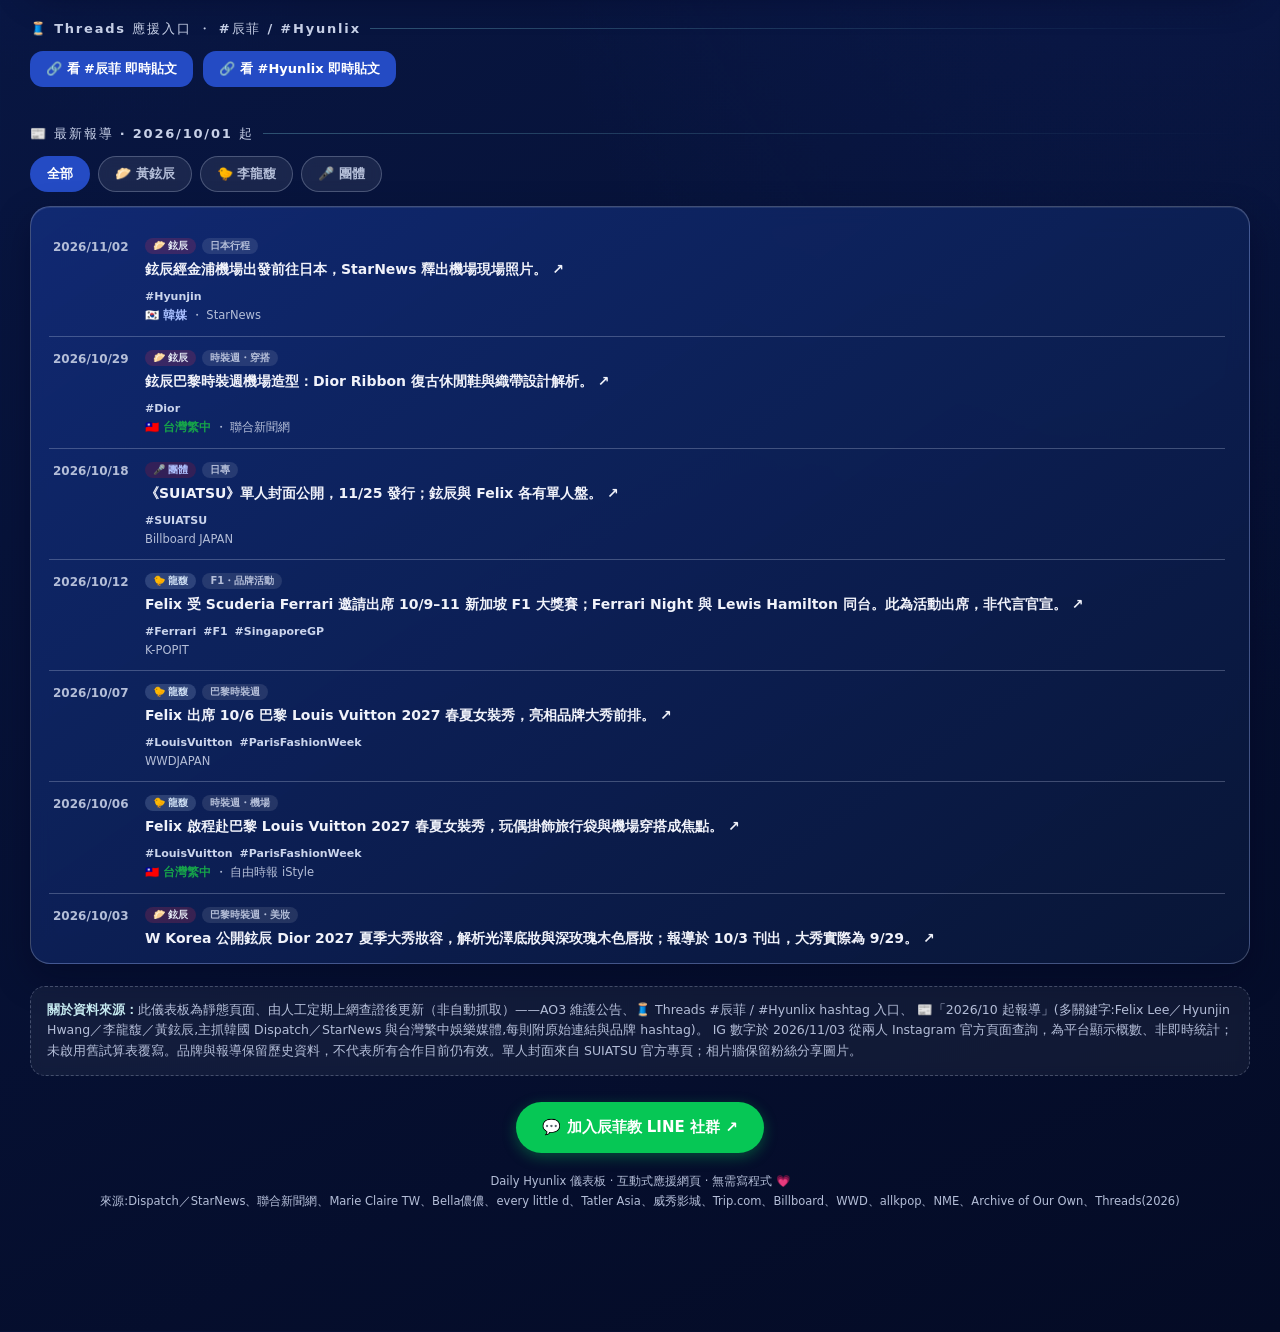
==== commit 3e99c783: "Add heart-flutter quiz and link it from Daily Hyunlix" ====
--- a/index.html
+++ b/index.html
@@ -275,6 +275,17 @@
  .profiles .pen{font-size:11px;letter-spacing:1px}
  .profiles .cover-credit{font-size:12px}
 }
+/* Heart quiz entry: keep these styles scoped to this section. */
+.quiz-promo{display:flex;align-items:center;justify-content:space-between;gap:30px;margin:0 0 30px;padding:28px 32px;border:1px solid #bcc8e56b;border-radius:20px;background:radial-gradient(ellipse at 100% 0,#3157ca40,transparent 65%),linear-gradient(135deg,#132e7ee8,#0a173ee8);box-shadow:inset 0 1px #e2e9ff1a,0 14px 35px #01051f55}
+.quiz-promo-copy{min-width:0}
+.quiz-promo-eyebrow{color:#bdcbed;font-size:11px;font-weight:650;letter-spacing:2px;line-height:1.7}
+.quiz-promo-title{display:flex;align-items:center;gap:12px;margin:10px 0;font-size:clamp(23px,3vw,29px);font-weight:550;line-height:1.4;letter-spacing:1px;color:#edf1fb}
+.quiz-promo-icon{flex:none;width:26px;height:26px;fill:none;stroke:#cdd8ee;stroke-width:1.5;stroke-linecap:round;stroke-linejoin:round}
+.quiz-promo-description{max-width:640px;color:#c2cde5;font-size:14px;line-height:1.9}
+.quiz-promo-link{display:inline-flex;flex:none;align-items:center;justify-content:center;gap:20px;min-height:50px;padding:13px 23px;border:1px solid #e0e6f4;border-radius:10px;background:linear-gradient(120deg,#f4f5fb,#a6b2cd);color:#122a71;font-size:14px;font-weight:750;line-height:1.5;text-decoration:none;transition:filter .2s ease}
+.quiz-promo-link:hover{filter:brightness(1.08);text-decoration:none}
+.quiz-promo-link:focus-visible{outline:3px solid #eff5ff;outline-offset:5px}
+@media(max-width:600px){.quiz-promo{align-items:stretch;flex-direction:column;gap:20px;padding:24px 22px}.quiz-promo-link{width:100%}.quiz-promo-title{font-size:25px}.quiz-promo-description{font-size:14px}}
 </style>
 </head>
 <body>
@@ -311,6 +322,15 @@
 
 
 <section class="hero"><div class="eyebrow">DAILY HYUNLIX / SUIATSU EDITION</div><h2>沉入水壓，<br><em>只看見你們。</em></h2><p>黃鉉辰 × 李龍馥 · 深海、銀光與每一次心動</p><a href="https://www.straykidsjapan.com/suiatsu/" target="_blank" rel="noopener">SUIATSU · 2026.11.25 官方專頁 ↗</a><span class="hero-drop" aria-hidden="true"></span></section>
+
+<section class="quiz-promo" id="heart-quiz" aria-labelledby="quiz-promo-title">
+<div class="quiz-promo-copy">
+<p class="quiz-promo-eyebrow">HYUNLIX / HEART FLUTTER QUIZ</p>
+<h2 class="quiz-promo-title" id="quiz-promo-title"><svg class="quiz-promo-icon" viewBox="0 0 28 28" aria-hidden="true" focusable="false"><path d="M14 24S3 17 3 9.5a6 6 0 0 1 11-3 6 6 0 0 1 11 3C25 17 14 24 14 24Z"/></svg>辰菲心動時刻</h2>
+<p class="quiz-promo-description">九道提問，約兩分鐘。跟著直覺選擇，找出最讓你心動的辰菲瞬間。</p>
+</div>
+<a class="quiz-promo-link" href="./heart-flutter.html">開始測驗 <span aria-hidden="true">→</span></a>
+</section>
 
 <div class="sec">01 / 辰菲 · SUIATSU 單人封面</div>
 <div class="grid profiles" id="profileCards"></div>
@@ -687,4 +707,3 @@
 
 
 
-
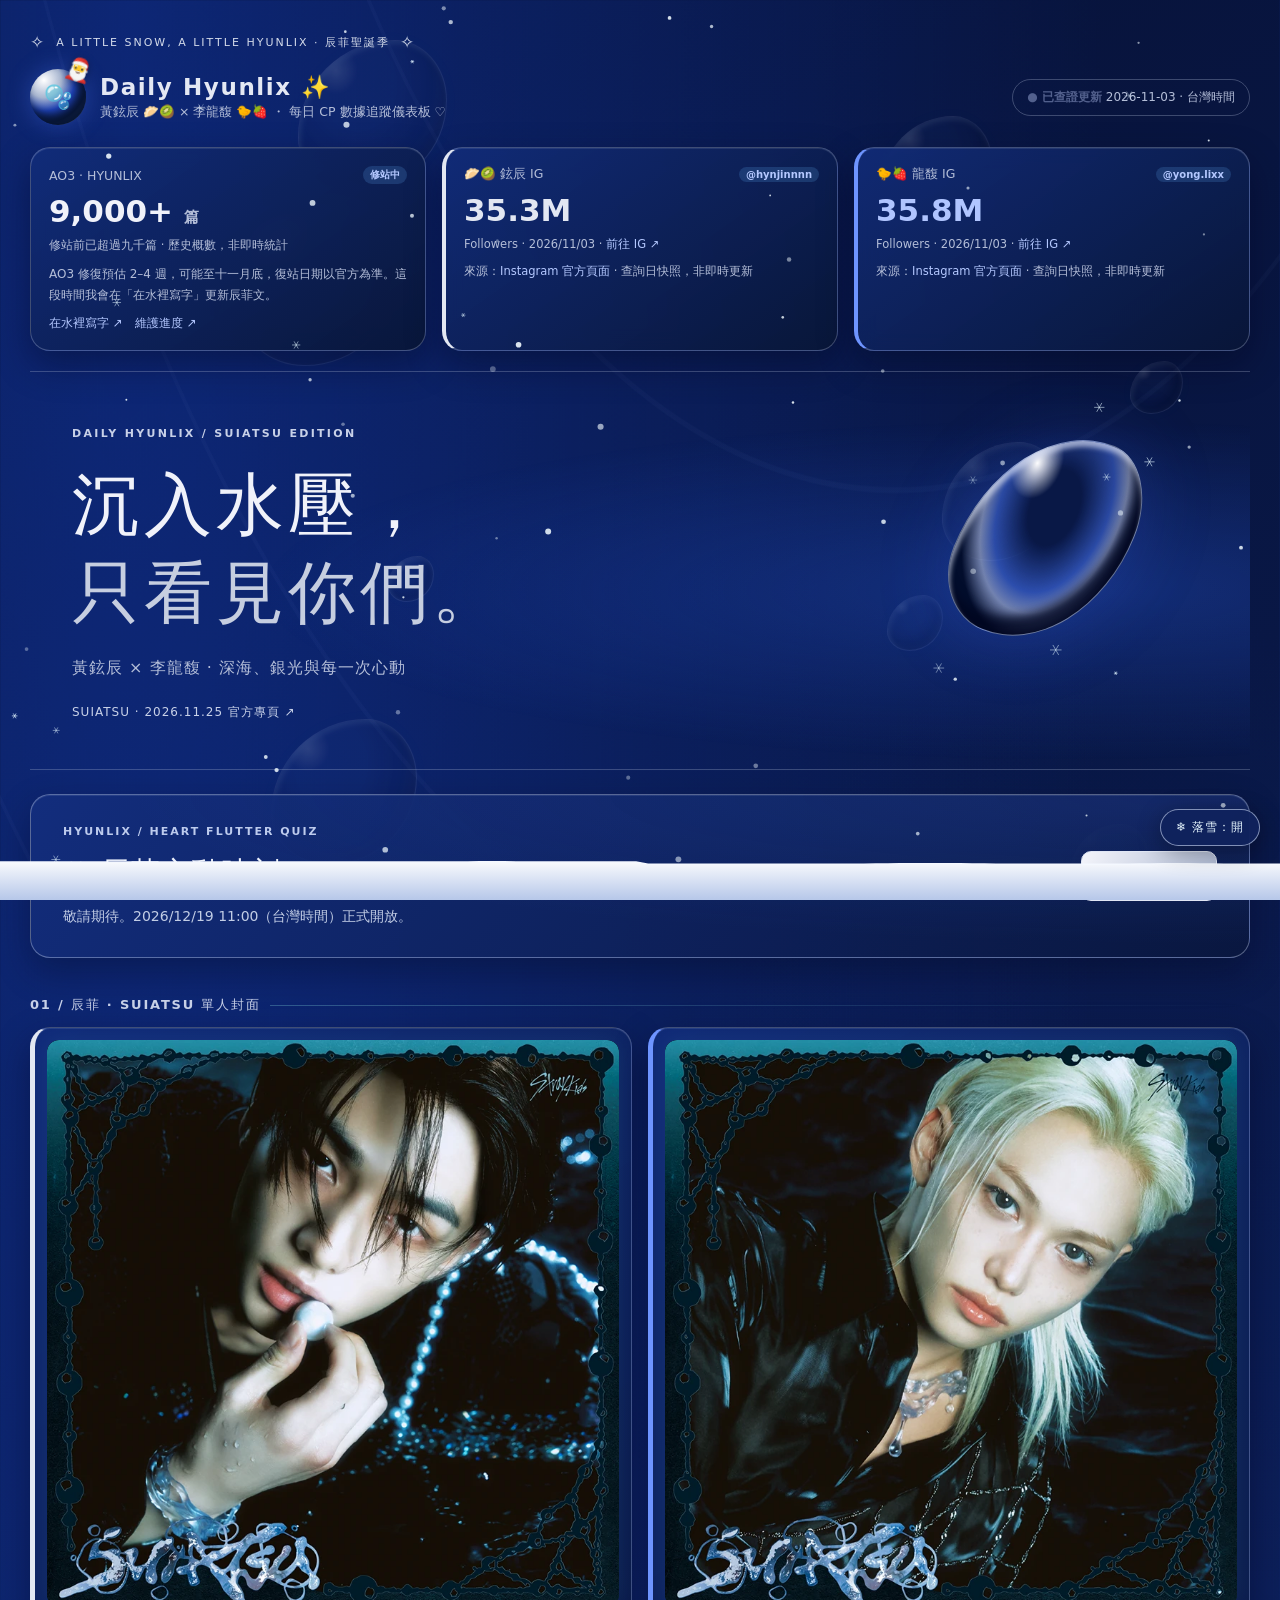
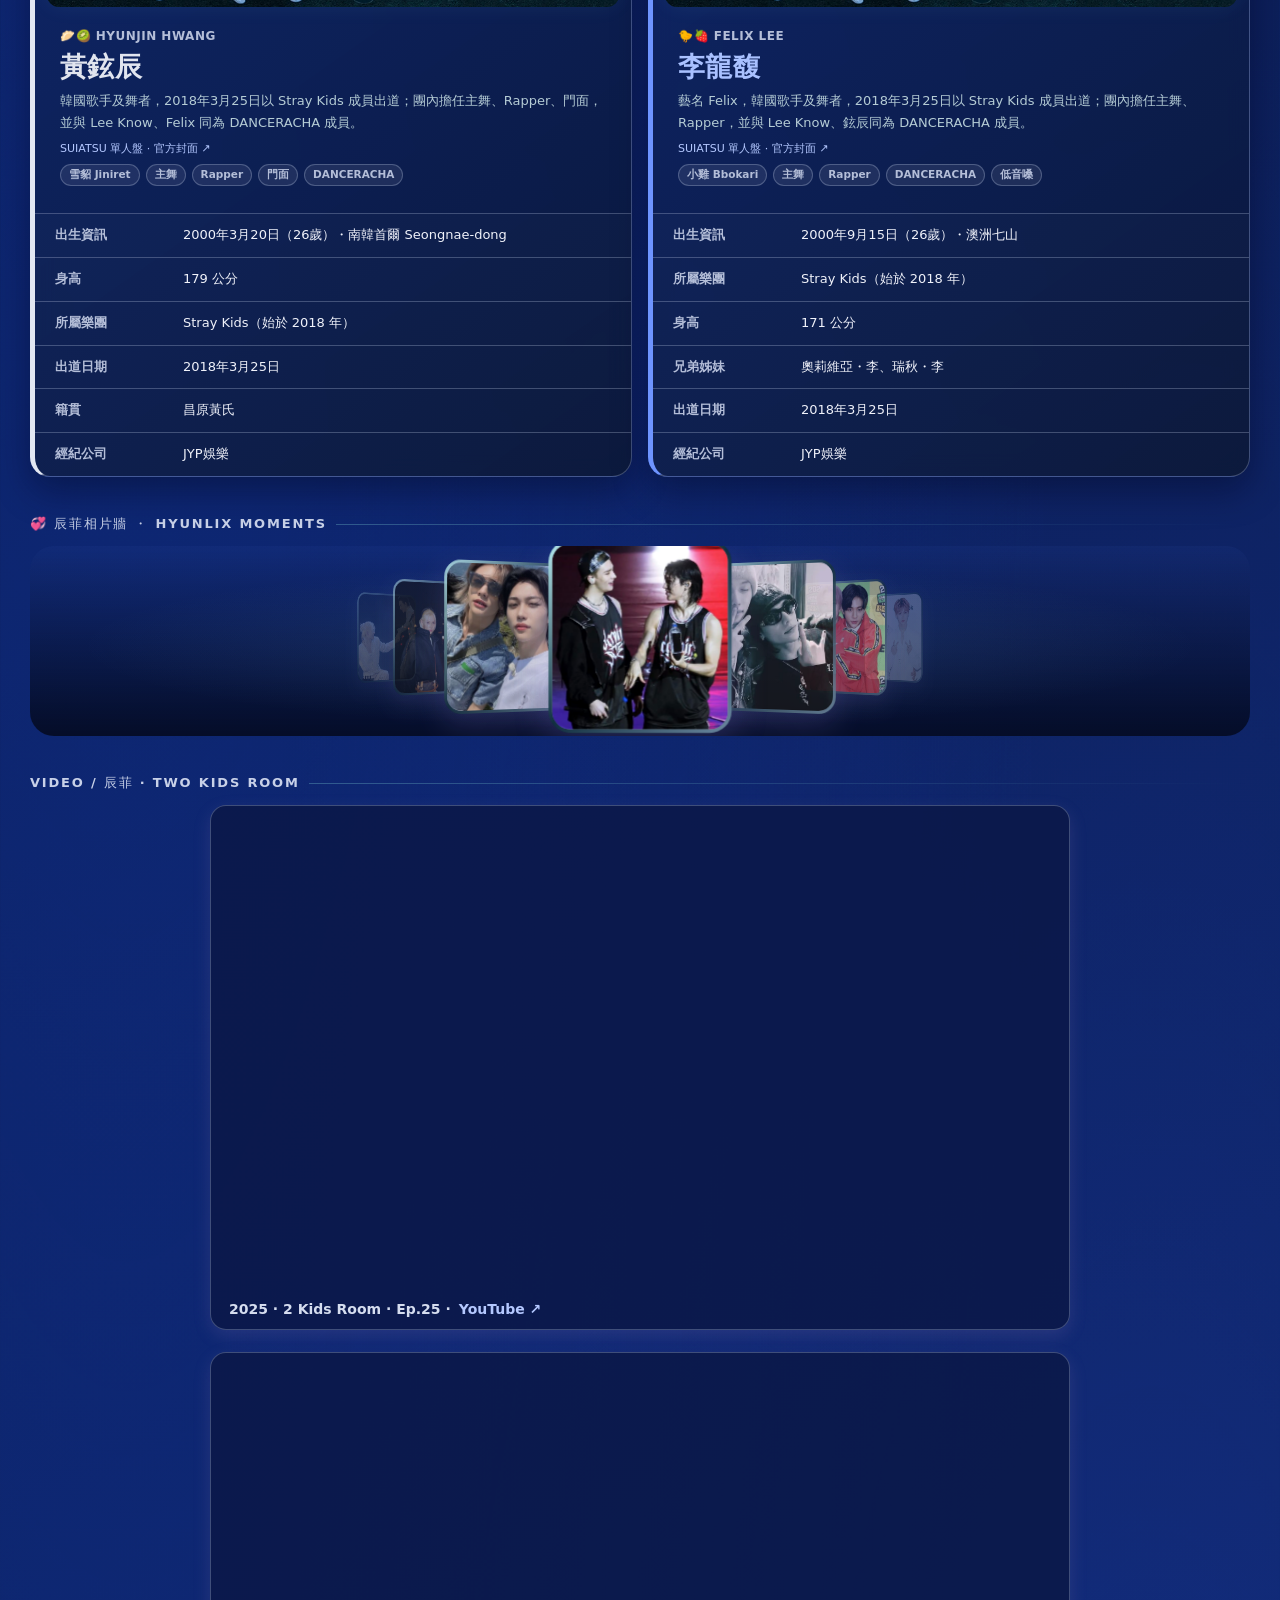
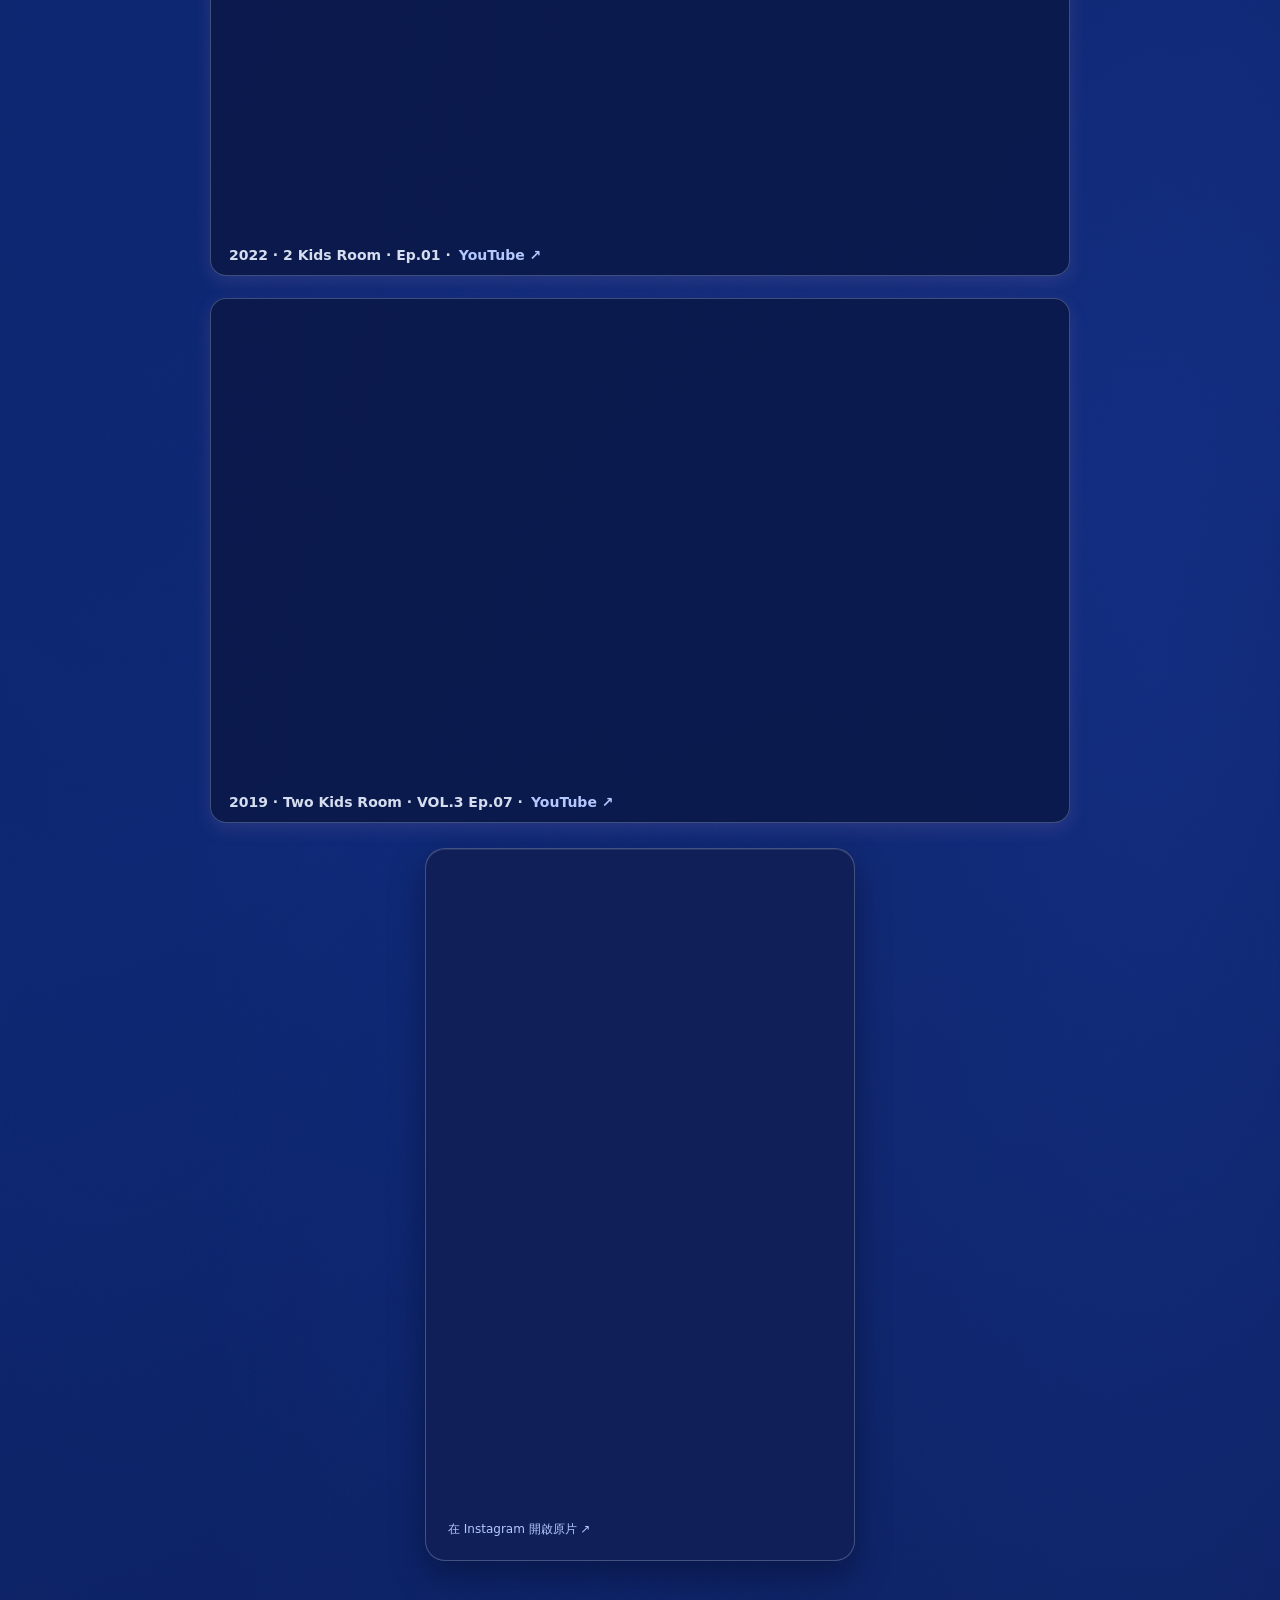
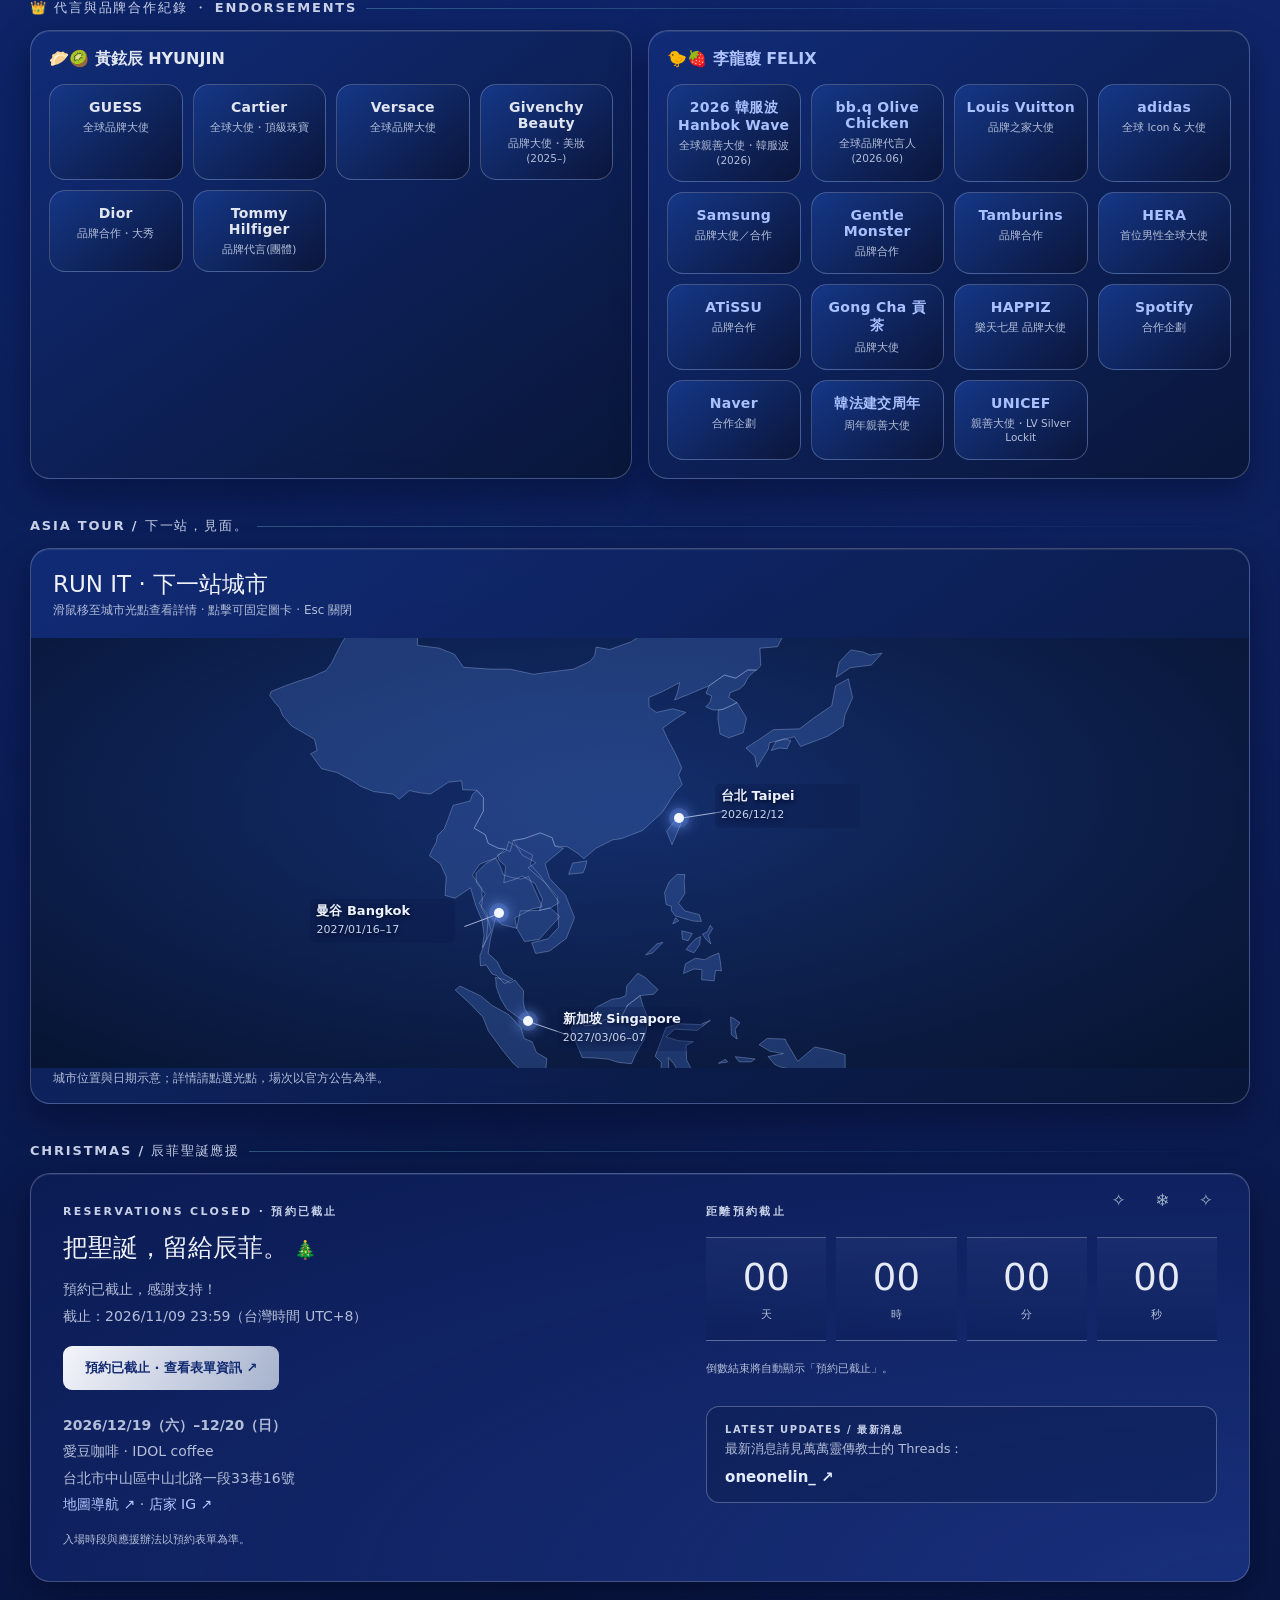
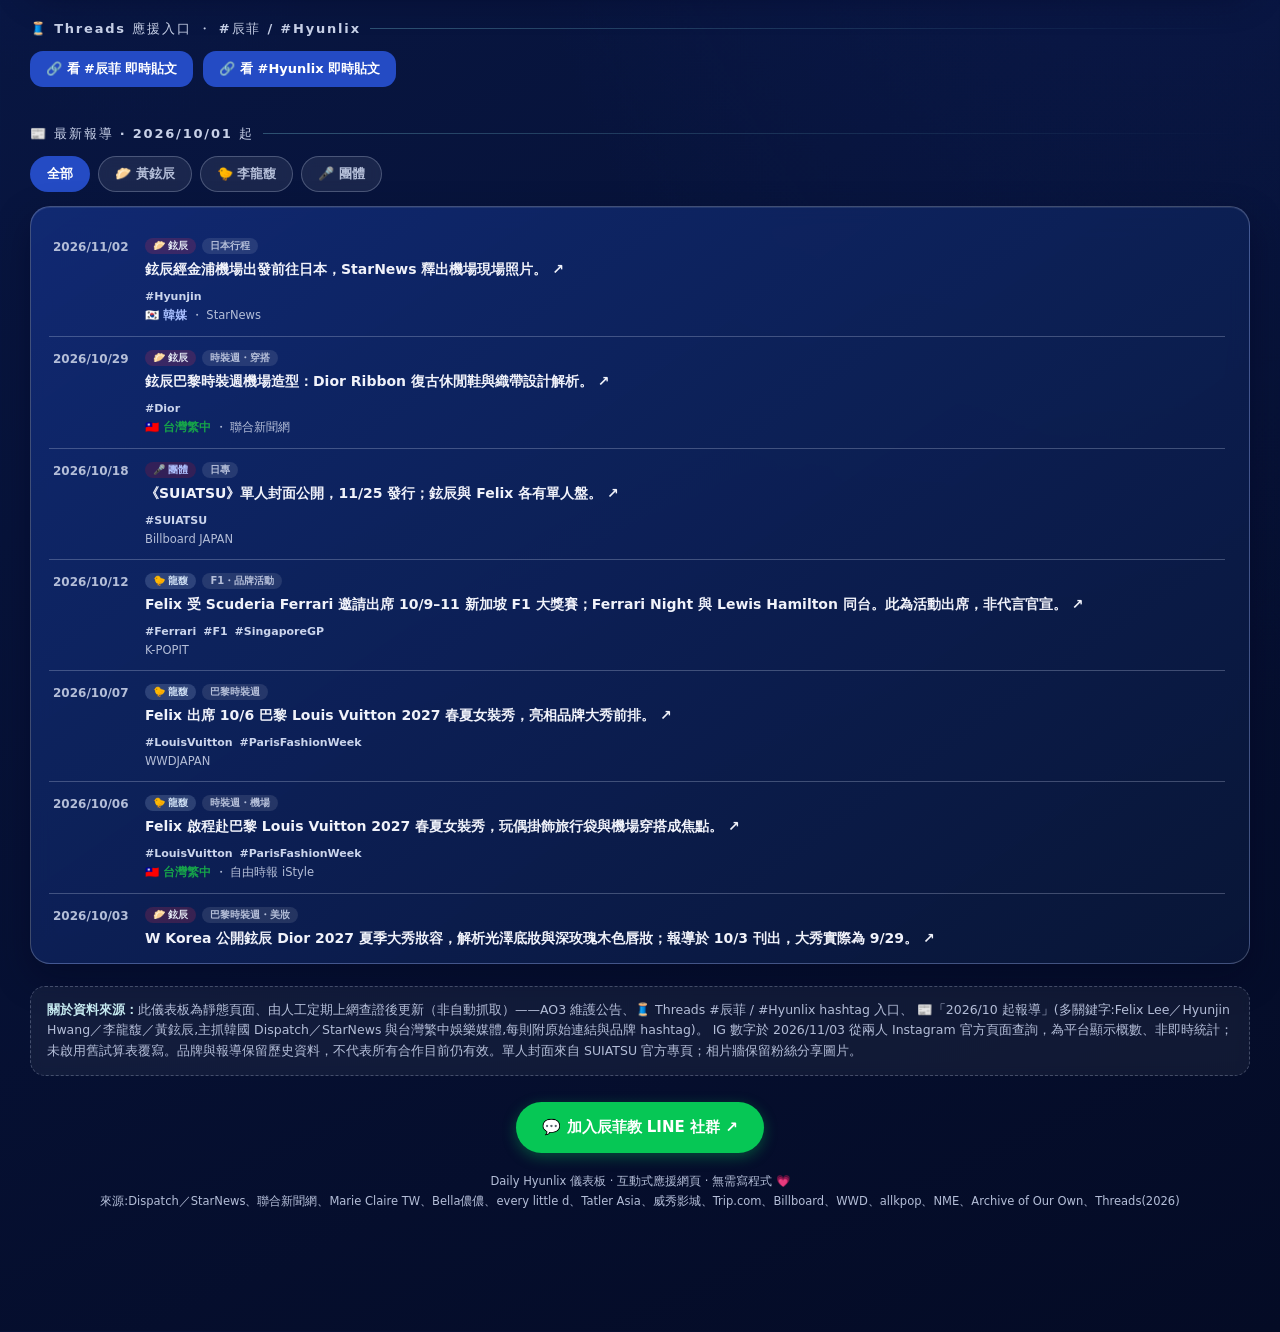
==== commit 94f08801: "Gate quiz with countdown until Dec 19 at 11:00 Taiwan time" ====
--- a/index.html
+++ b/index.html
@@ -327,10 +327,30 @@
 <div class="quiz-promo-copy">
 <p class="quiz-promo-eyebrow">HYUNLIX / HEART FLUTTER QUIZ</p>
 <h2 class="quiz-promo-title" id="quiz-promo-title"><svg class="quiz-promo-icon" viewBox="0 0 28 28" aria-hidden="true" focusable="false"><path d="M14 24S3 17 3 9.5a6 6 0 0 1 11-3 6 6 0 0 1 11 3C25 17 14 24 14 24Z"/></svg>辰菲心動時刻</h2>
-<p class="quiz-promo-description">九道提問，約兩分鐘。跟著直覺選擇，找出最讓你心動的辰菲瞬間。</p>
-</div>
-<a class="quiz-promo-link" href="./heart-flutter.html">開始測驗 <span aria-hidden="true">→</span></a>
+<p class="quiz-promo-description" aria-live="polite">敬請期待。2026/12/19 11:00（台灣時間）正式開放。</p>
+</div>
+<a class="quiz-promo-link" href="./heart-flutter.html"><span class="quiz-promo-link-text">查看倒數</span> <span aria-hidden="true">→</span></a>
 </section>
+<script>
+(function(){
+  const quizPromo=document.getElementById('heart-quiz');
+  if(!quizPromo)return;
+  const description=quizPromo.querySelector('.quiz-promo-description');
+  const linkText=quizPromo.querySelector('.quiz-promo-link-text');
+  const openingTime=Date.parse('2026-12-19T11:00:00+08:00');
+  let shownOpen=null;
+  function updateQuizPromo(){
+    const isOpen=Date.now()>=openingTime;
+    if(isOpen===shownOpen)return;
+    shownOpen=isOpen;
+    description.textContent=isOpen?'九道提問，約兩分鐘。跟著直覺選擇，找出最讓你心動的辰菲瞬間。':'敬請期待。2026/12/19 11:00（台灣時間）正式開放。';
+    linkText.textContent=isOpen?'開始測驗':'查看倒數';
+  }
+  updateQuizPromo();
+  document.addEventListener('visibilitychange',updateQuizPromo);
+  setInterval(updateQuizPromo,1000);
+})();
+</script>
 
 <div class="sec">01 / 辰菲 · SUIATSU 單人封面</div>
 <div class="grid profiles" id="profileCards"></div>
@@ -706,4 +726,3 @@
 
 
 
-
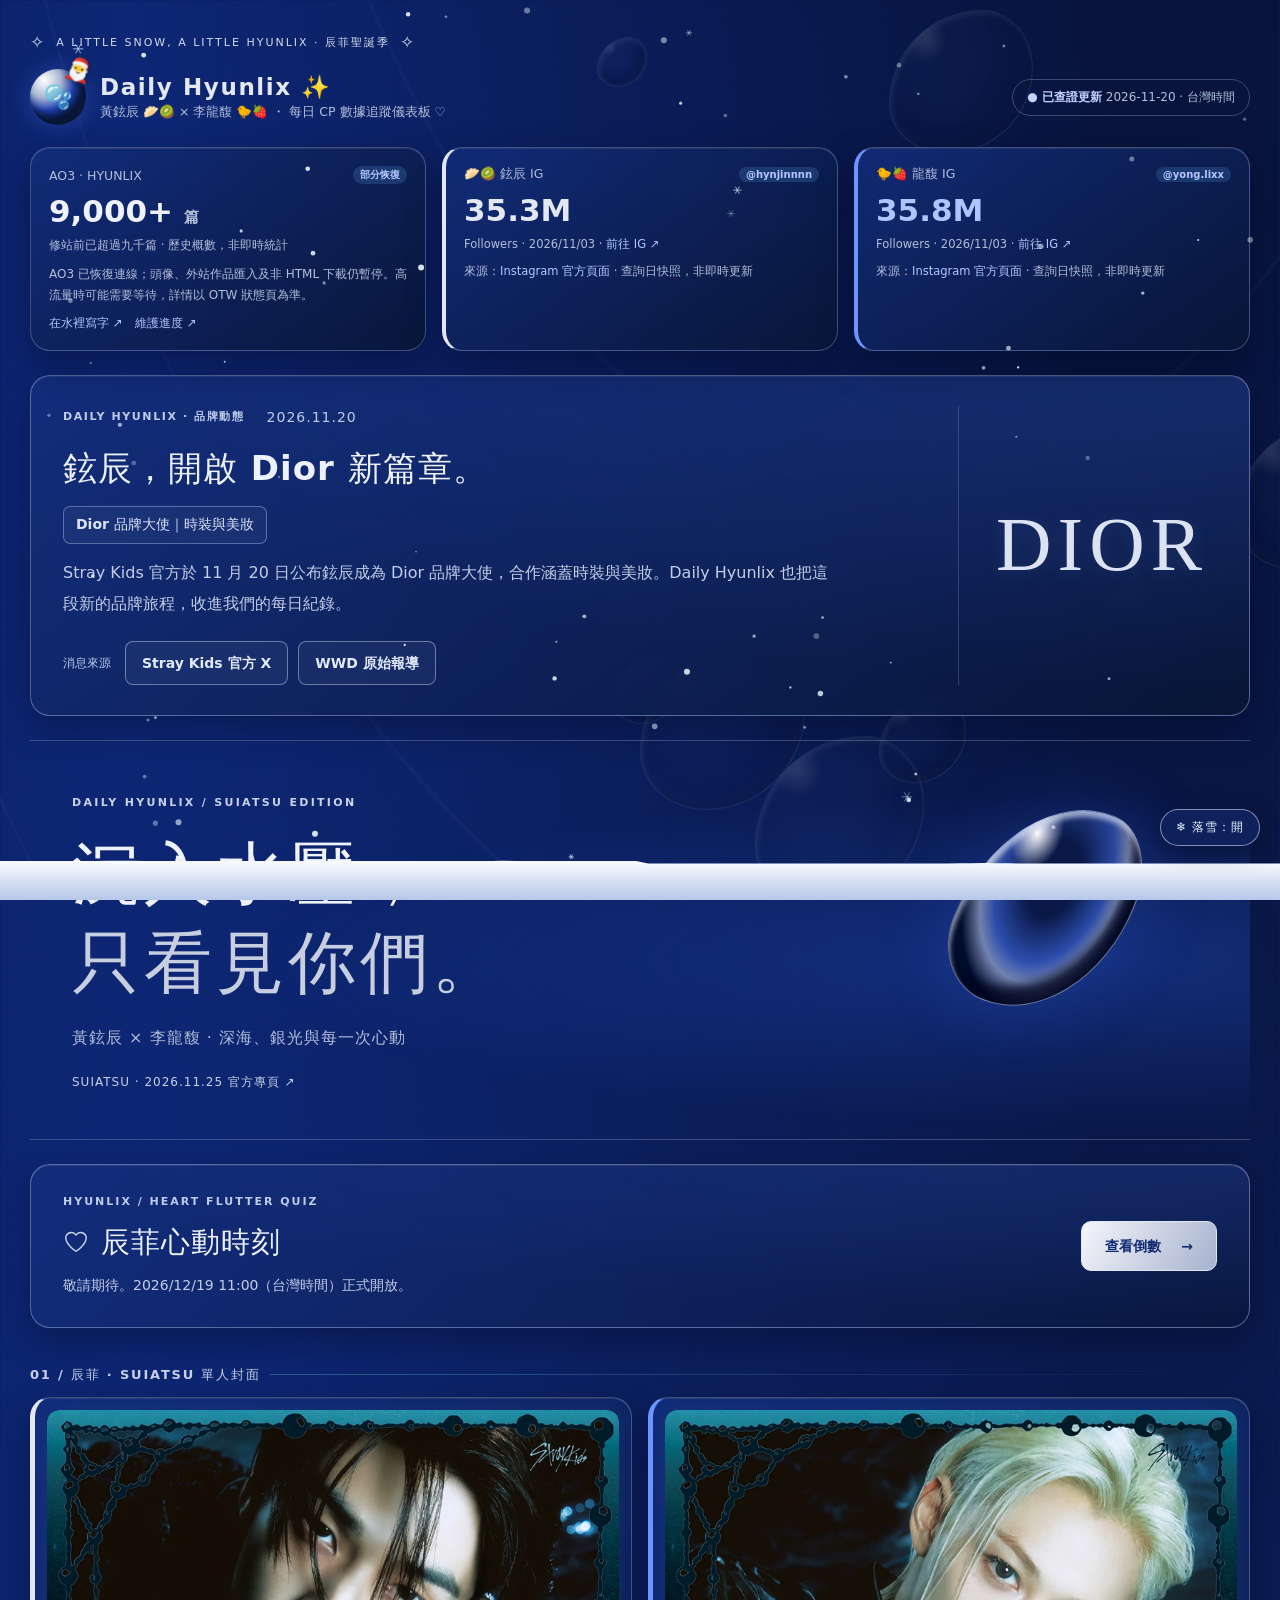
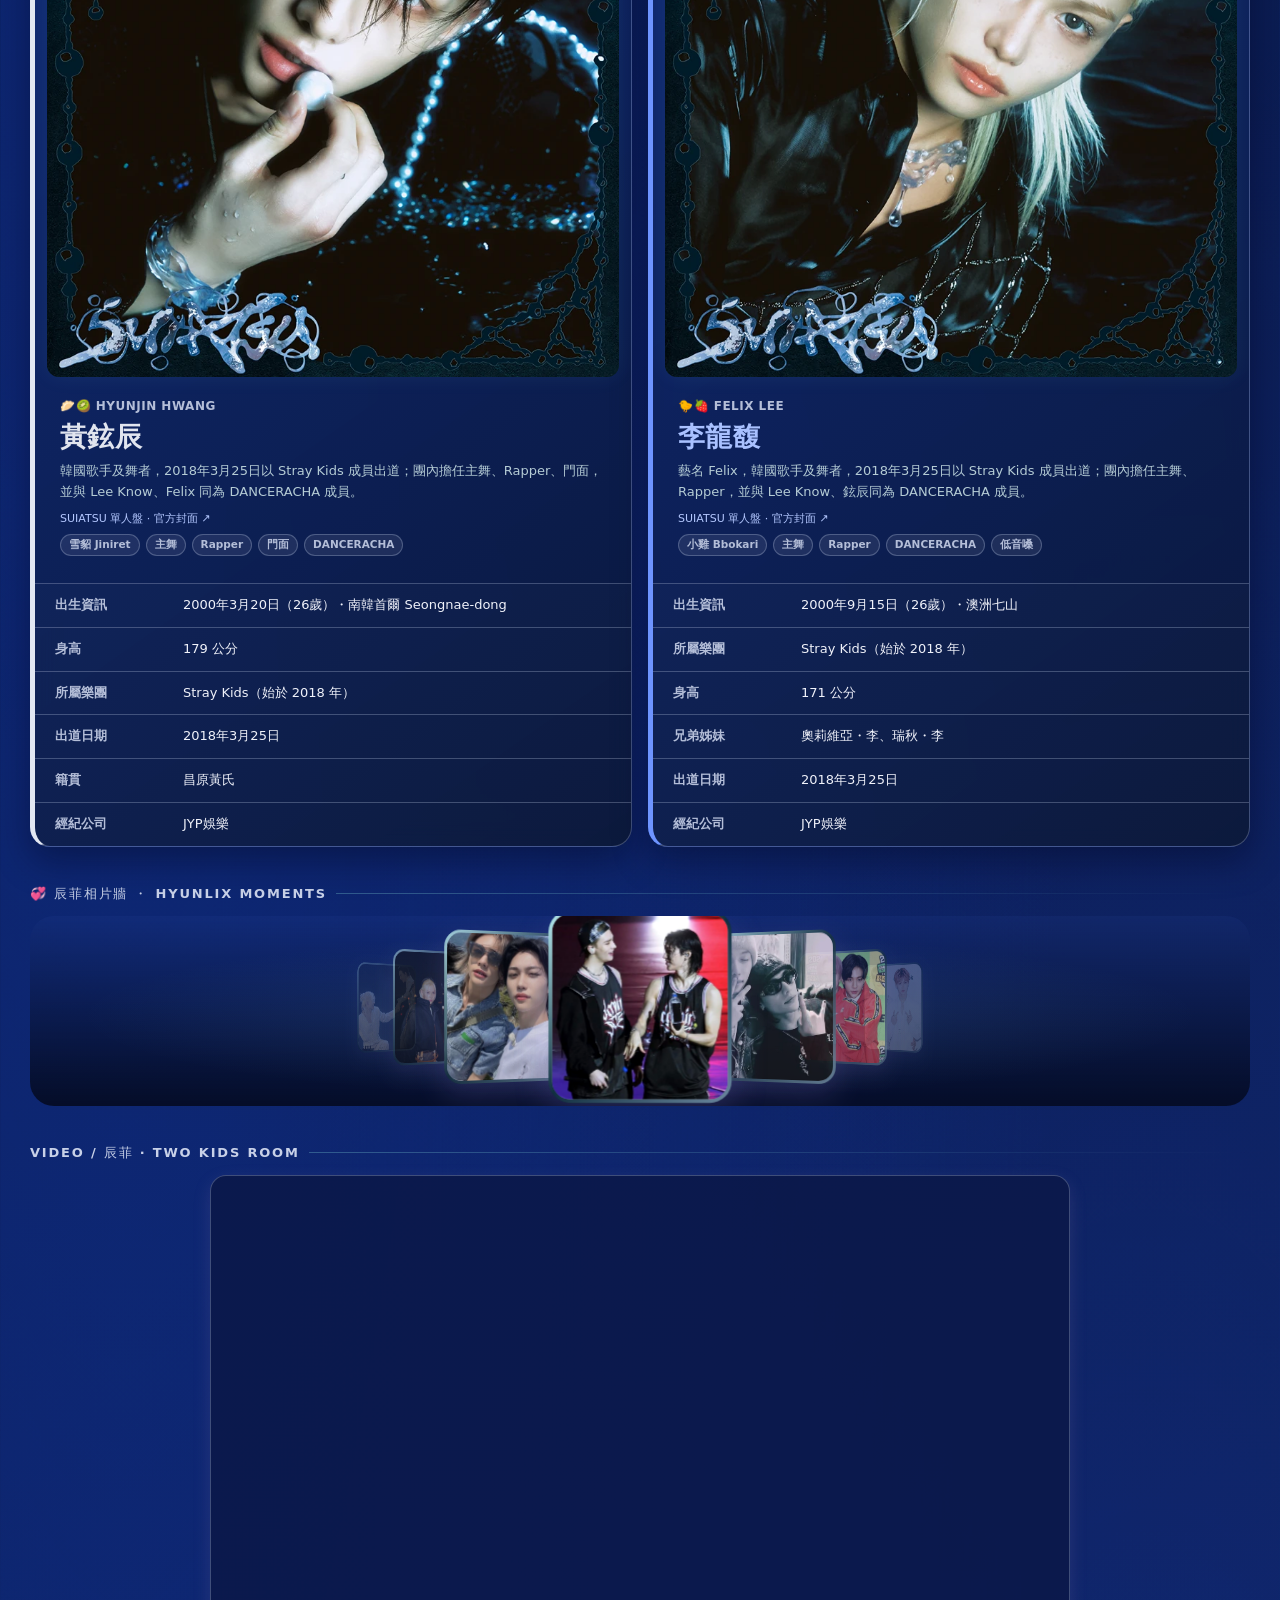
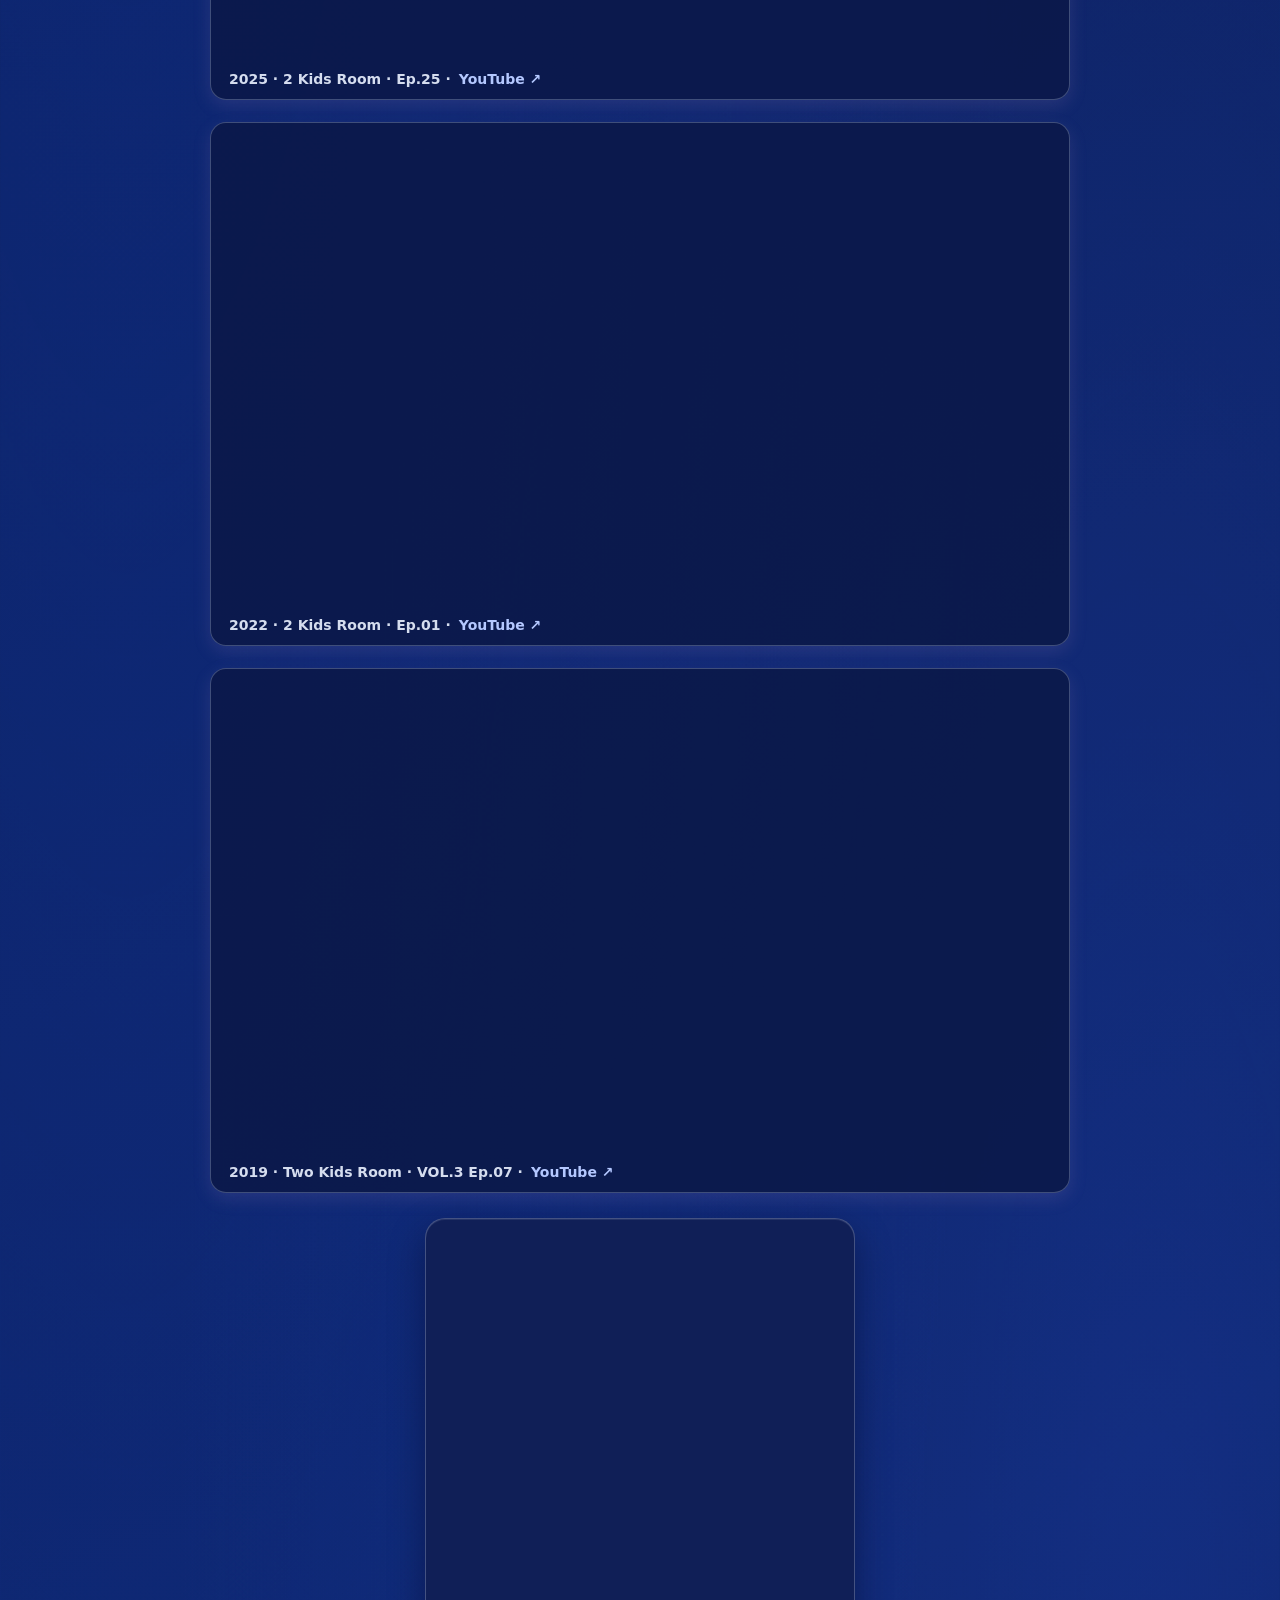
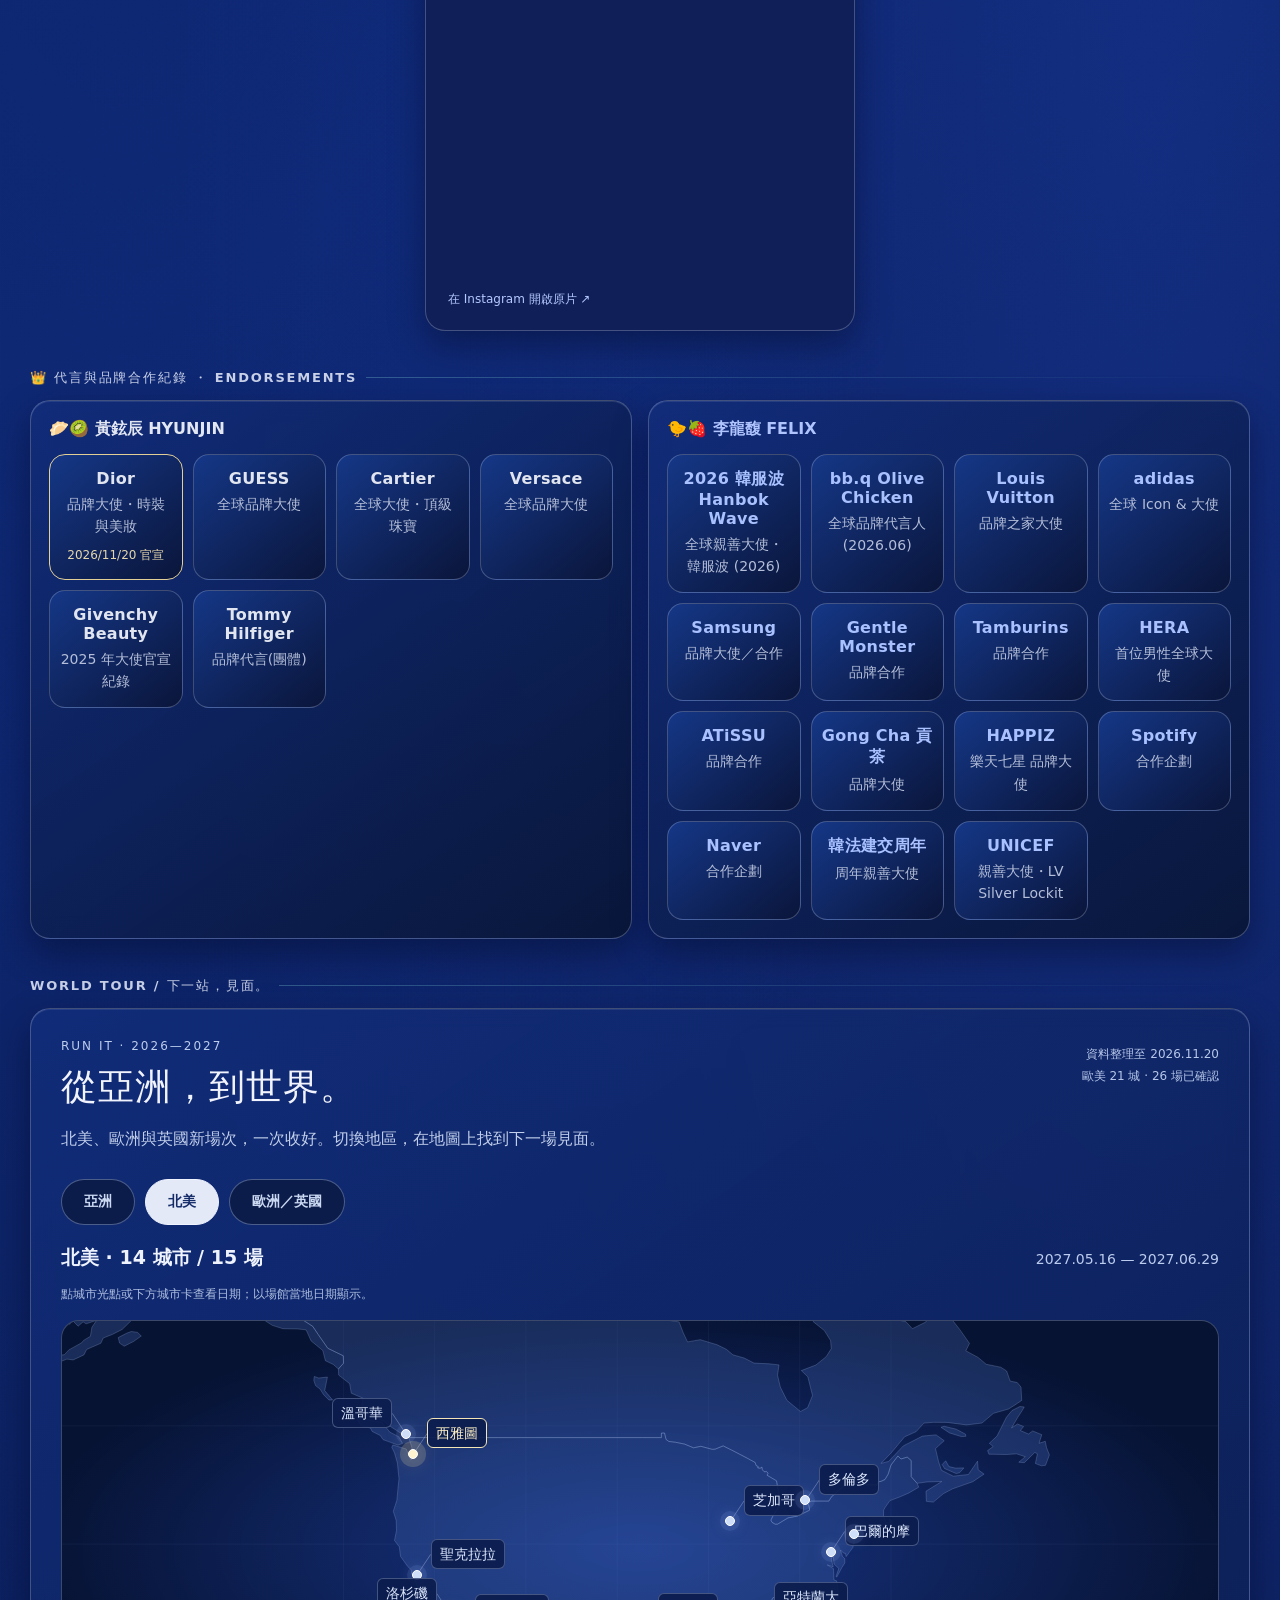
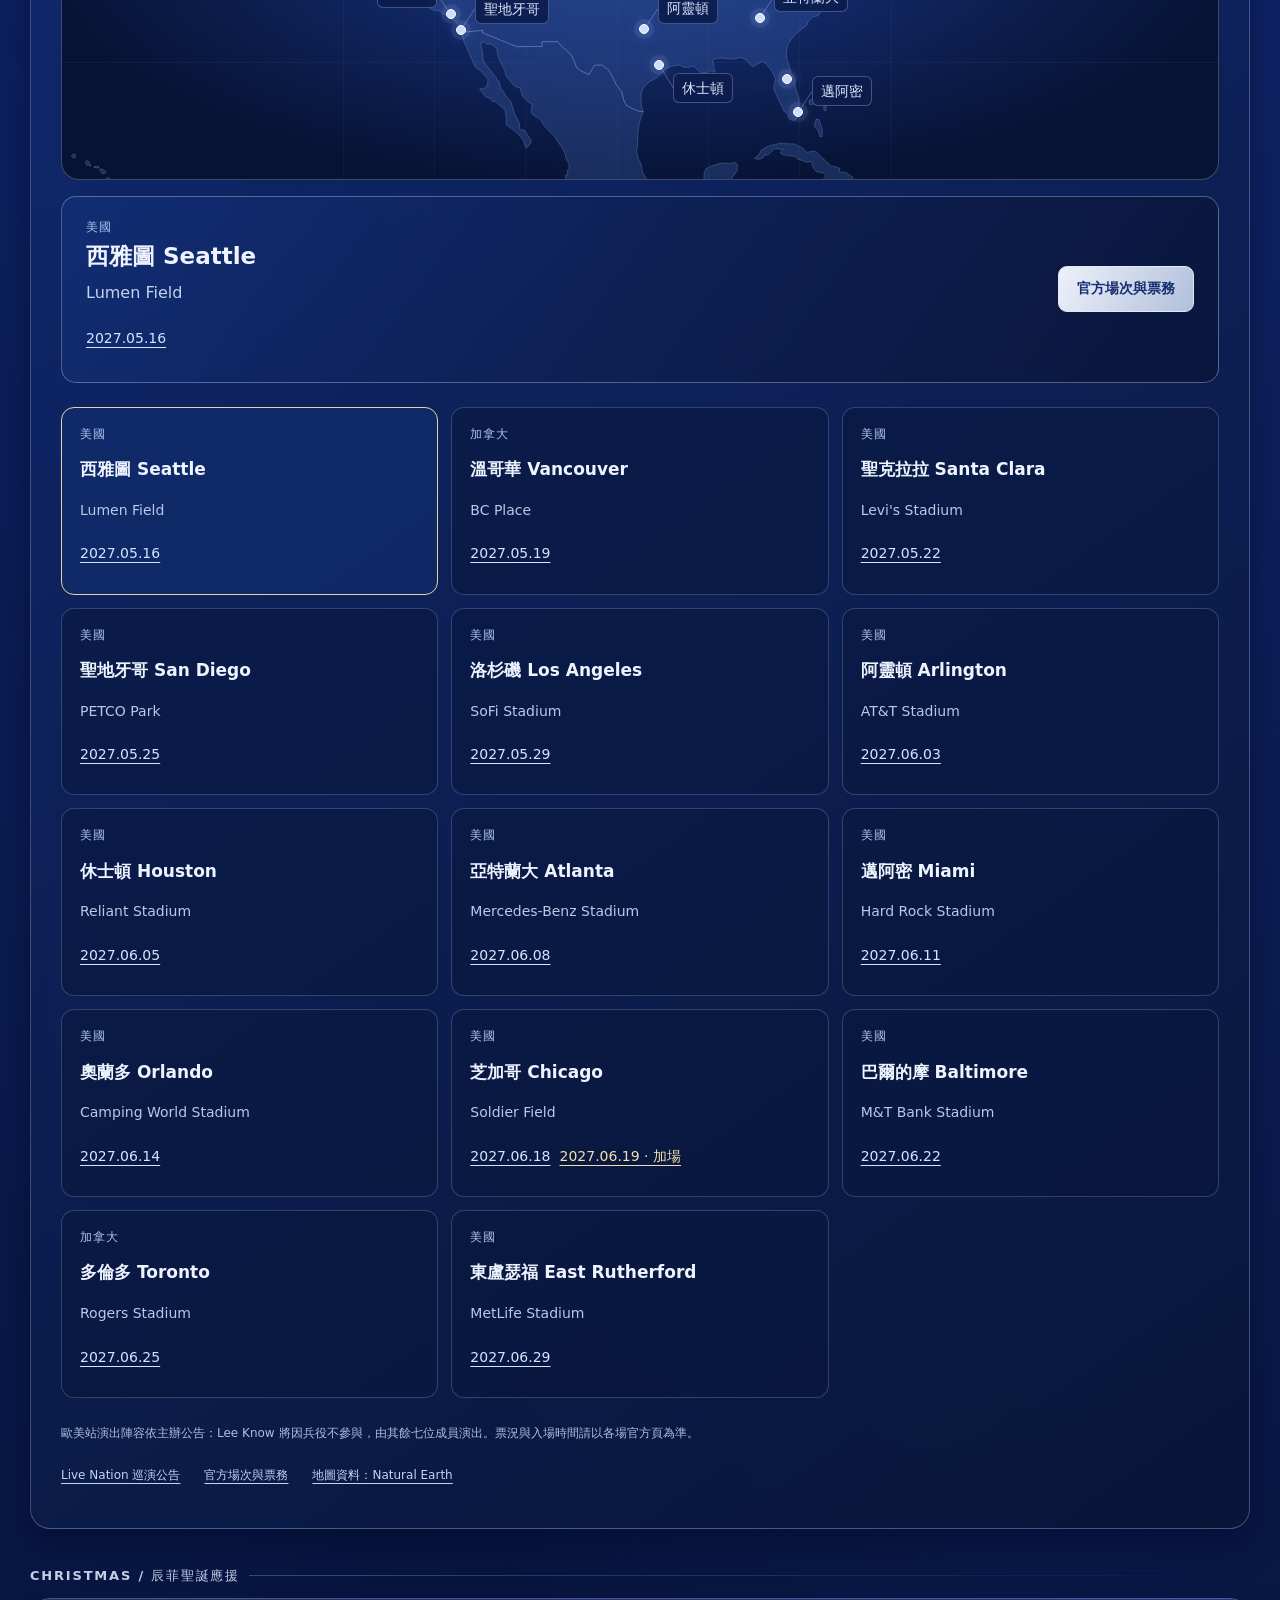
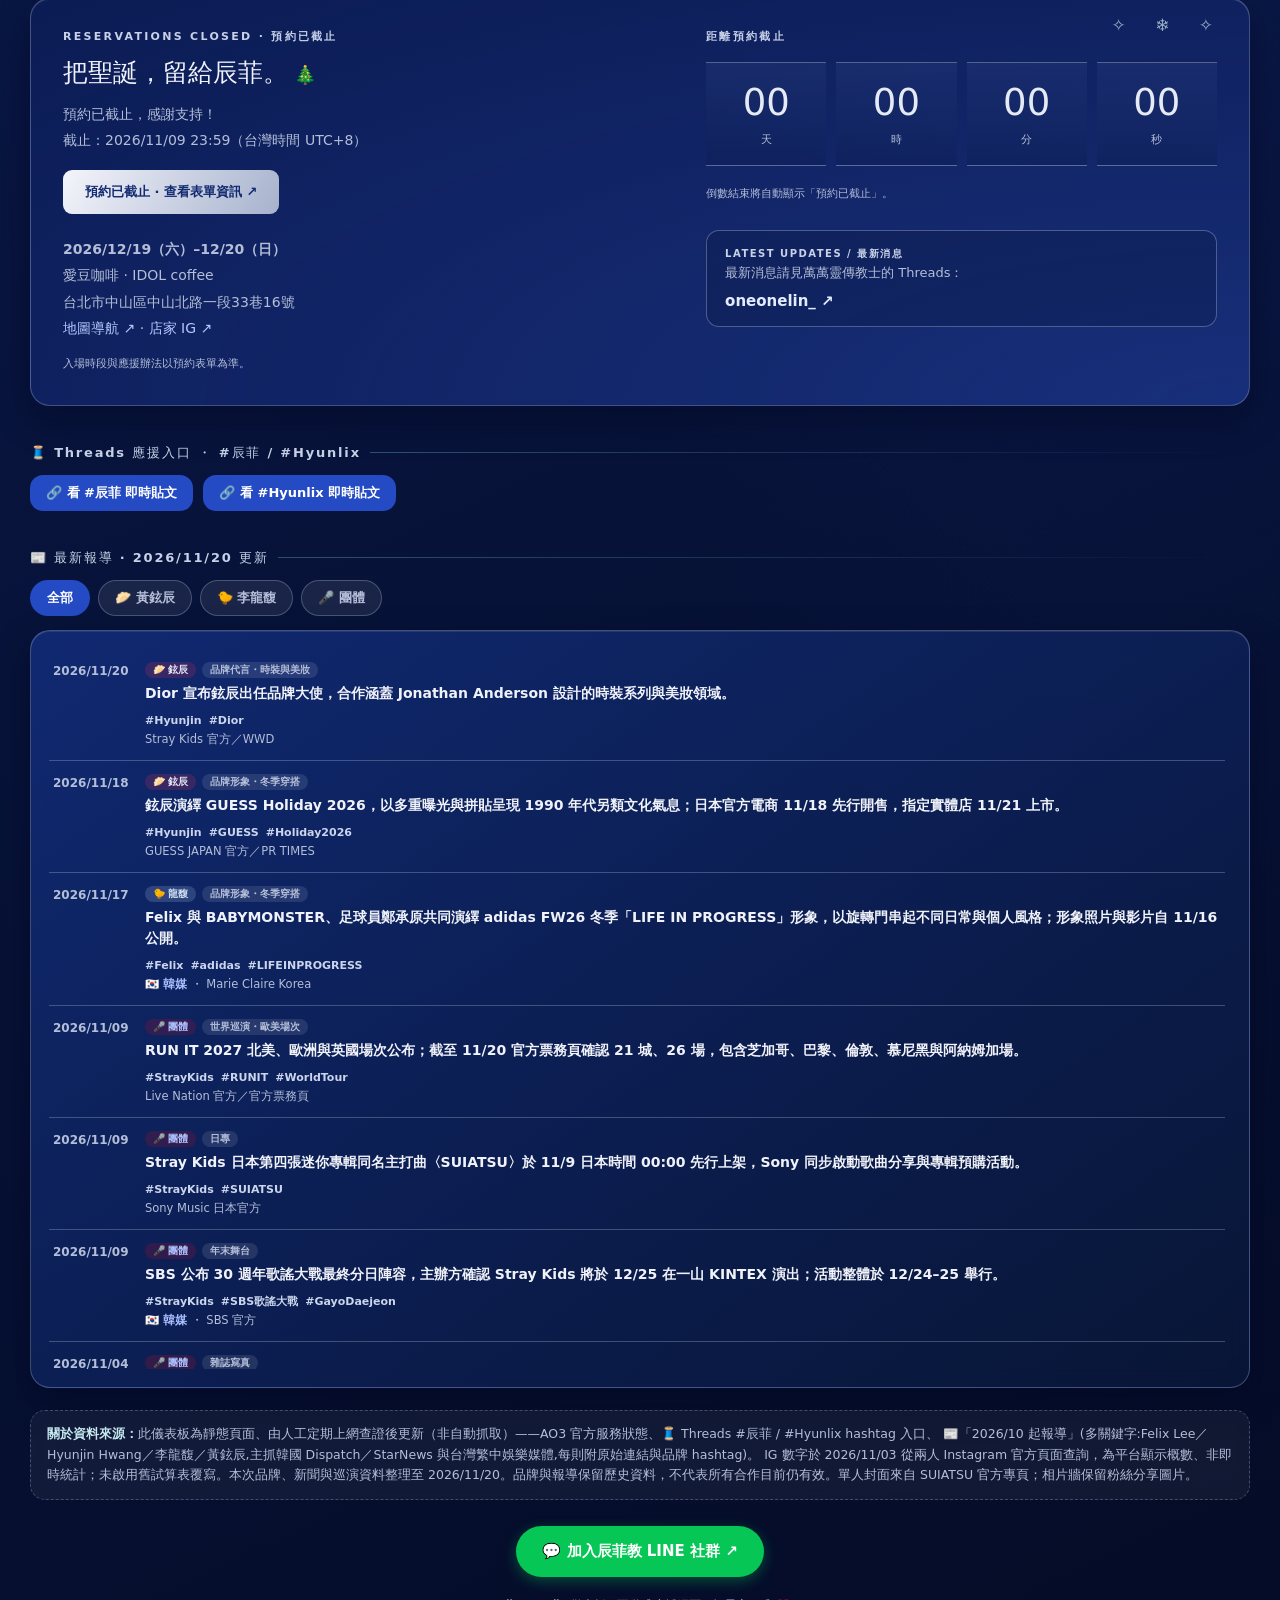
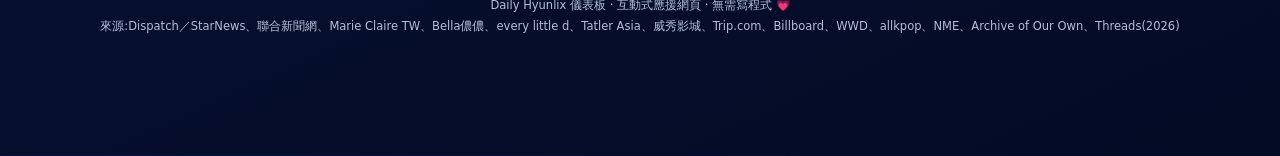
==== commit 301d0ddb: "Update Dior announcement, November news, and RUN IT world tour map" ====
--- a/index.html
+++ b/index.html
@@ -2,8 +2,8 @@
 <html lang="zh-Hant">
 <head>
 <meta charset="UTF-8">
-<meta name="viewport" content="width=device-width, initial-scale=1.0">
-<meta name="color-scheme" content="dark only">
+<meta name="viewport" content="width=device-width, initial-scale=1.0">
+<meta name="color-scheme" content="dark only">
 <meta name="theme-color" content="#091a50">
 <title>Daily Hyunlix ｜ 黃鉉辰 × 李龍馥 ✨</title>
 <style>
@@ -256,7 +256,7 @@
 html{min-height:100%;background-color:#091a50!important;color:#f0f2fa}
 body{min-height:100vh;min-height:100svh;background-color:#091a50!important;background-attachment:scroll!important;background-image:radial-gradient(ellipse at 10% 0,rgba(22,69,208,.4),transparent 60%),radial-gradient(ellipse at 90% 50%,rgba(36,77,212,.27),transparent 60%),linear-gradient(155deg,#071238,#0d2364 50%,#040b25);isolation:isolate}
 @media(max-width:820px){body::before{display:none}body{background-image:linear-gradient(155deg,#0d2873 0%,#091a50 45%,#060f30 100%)!important;background-repeat:no-repeat;background-size:100% 100%;background-attachment:scroll!important}}
-
+
 /* Keep the complete biographies available on phones, not just the covers. */
 @media(max-width:780px){
  .profiles .pintro{display:block;font-size:13px;line-height:1.8;color:#cbd5ed}
@@ -287,6 +287,8 @@
 .quiz-promo-link:focus-visible{outline:3px solid #eff5ff;outline-offset:5px}
 @media(max-width:600px){.quiz-promo{align-items:stretch;flex-direction:column;gap:20px;padding:24px 22px}.quiz-promo-link{width:100%}.quiz-promo-title{font-size:25px}.quiz-promo-description{font-size:14px}}
 </style>
+<link rel="stylesheet" href="./updates/dior-feature.css?v=20261120">
+<link rel="stylesheet" href="./daily-tour.css?v=20261120">
 </head>
 <body>
 <canvas id="christmasSnow" aria-hidden="true"></canvas>
@@ -308,7 +310,7 @@
 </header>
 
 <div class="grid kpis">
-<div class="card kpi" id="ao3Notice"><div class="kt"><span>AO3 · HYUNLIX</span><span class="tag tg-ig">修站中</span></div><div class="kv" id="kAo3">9,000+ <span style="font-size:15px">篇</span></div><div class="ks">修站前已超過九千篇 · 歷史概數，非即時統計</div><p class="ao3-inline">AO3 修復預估 2–4 週，可能至十一月底，復站日期以官方為準。這段時間我會在「在水裡寫字」更新辰菲文。</p><div class="ao3-links"><a href="https://slashtw.space/home.php?mod=space&amp;uid=97875&amp;do=thread&amp;view=me&amp;from=space" target="_blank" rel="noopener">在水裡寫字 ↗</a><a href="https://www.otwstatus.org/" target="_blank" rel="noopener">維護進度 ↗</a></div></div><div class="card kpi hj">
+<div class="card kpi" id="ao3Notice"><div class="kt"><span>AO3 · HYUNLIX</span><span class="tag tg-ig">部分恢復</span></div><div class="kv" id="kAo3">9,000+ <span style="font-size:15px">篇</span></div><div class="ks">修站前已超過九千篇 · 歷史概數，非即時統計</div><p class="ao3-inline">AO3 已恢復連線；頭像、外站作品匯入及非 HTML 下載仍暫停。高流量時可能需要等待，詳情以 OTW 狀態頁為準。</p><div class="ao3-links"><a href="https://slashtw.space/home.php?mod=space&amp;uid=97875&amp;do=thread&amp;view=me&amp;from=space" target="_blank" rel="noopener">在水裡寫字 ↗</a><a href="https://www.otwstatus.org/" target="_blank" rel="noopener">維護進度 ↗</a></div></div><div class="card kpi hj">
 <div class="kt"><span>🥟🥝 鉉辰 IG</span><span class="tag tg-ig">@hynjinnnn</span></div>
 <div class="kv" id="kHjFollowers">35.3M</div>
 <div class="ks">Followers · <span id="kHjDate">2026/11/03</span> · <a href="https://www.instagram.com/hynjinnnn/" target="_blank">前往 IG ↗</a></div><div class="ks">來源：<a href="https://www.instagram.com/hynjinnnn/" target="_blank" rel="noopener">Instagram 官方頁面</a> · 查詢日快照，非即時更新</div>
@@ -320,6 +322,24 @@
 </div>
 </div>
 
+
+<section class="dior-news" aria-labelledby="dior-news-title">
+  <div class="dior-news-copy">
+    <div class="dior-news-meta">
+      <p class="dior-news-eyebrow">DAILY HYUNLIX · 品牌動態</p>
+      <time class="dior-news-date" datetime="2026-11-20">2026.11.20</time>
+    </div>
+    <h2 class="dior-news-title" id="dior-news-title">鉉辰，開啟 Dior 新篇章。</h2>
+    <p class="dior-news-role">Dior 品牌大使｜時裝與美妝</p>
+    <p class="dior-news-summary">Stray Kids 官方於 11 月 20 日公布鉉辰成為 Dior 品牌大使，合作涵蓋時裝與美妝。Daily Hyunlix 也把這段新的品牌旅程，收進我們的每日紀錄。</p>
+    <nav class="dior-news-sources" aria-label="Dior 官宣消息來源">
+      <span class="dior-news-source-label">消息來源</span>
+      <a class="dior-news-link" href="https://x.com/stray_kids/status/2123658698388373619" target="_blank" rel="noopener noreferrer">Stray Kids 官方 X</a>
+      <a class="dior-news-link" href="https://wwd.com/fashion-news/fashion-scoops/dior-brand-ambassador-stray-kids-hyunjin-k-pop-star-1239427975/" target="_blank" rel="noopener noreferrer">WWD 原始報導</a>
+    </nav>
+  </div>
+  <div class="dior-news-wordmark" aria-hidden="true">DIOR</div>
+</section>
 
 <section class="hero"><div class="eyebrow">DAILY HYUNLIX / SUIATSU EDITION</div><h2>沉入水壓，<br><em>只看見你們。</em></h2><p>黃鉉辰 × 李龍馥 · 深海、銀光與每一次心動</p><a href="https://www.straykidsjapan.com/suiatsu/" target="_blank" rel="noopener">SUIATSU · 2026.11.25 官方專頁 ↗</a><span class="hero-drop" aria-hidden="true"></span></section>
 
@@ -363,7 +383,18 @@
 <div class="card"><h3 class="bm fx">🐤🍓 李龍馥 FELIX</h3><div class="blogos" id="fxBrands"></div></div>
 </div>
 
-<div class="sec">ASIA TOUR / 下一站，見面。</div><section class="card map-card"><h2 class="asia-map-heading">RUN IT · 下一站城市</h2><p class="map-note">滑鼠移至城市光點查看詳情 · 點擊可固定圖卡 · Esc 關閉</p><div id="tourMap" class="asia-stage" role="region" aria-label="亞洲巡演地圖與五站場次"></div><p class="map-note">城市位置與日期示意；詳情請點選光點，場次以官方公告為準。</p></section>
+<div class="sec">WORLD TOUR / 下一站，見面。</div>
+<section class="card tour-panel" id="world-tour" aria-labelledby="world-tour-title">
+ <div class="tour-panel-head"><div><p class="tour-eyebrow">RUN IT · 2026—2027</p><h2 id="world-tour-title">從亞洲，到世界。</h2><p class="tour-lede">北美、歐洲與英國新場次，一次收好。切換地區，在地圖上找到下一場見面。</p></div><p class="tour-update">資料整理至 <time datetime="2026-11-20">2026.11.20</time><br>歐美 21 城 · 26 場已確認</p></div>
+ <div class="tour-tabs" role="group" aria-label="巡演地區"><button type="button" data-tour-region="asia" aria-pressed="false">亞洲</button><button type="button" data-tour-region="na" aria-pressed="true">北美</button><button type="button" data-tour-region="eu" aria-pressed="false">歐洲／英國</button></div>
+ <div class="tour-region-summary" id="tourRegionSummary" aria-live="polite"></div>
+ <p class="tour-map-help">點城市光點或下方城市卡查看日期；以場館當地日期顯示。</p>
+ <div id="tourMap" class="tour-map" role="region" aria-label="巡演城市互動地圖"></div>
+ <div id="tourFocus" class="tour-focus" aria-live="polite"></div>
+ <div id="tourStops" class="tour-stop-grid"><p>正在載入已公布場次…</p></div>
+ <p class="tour-source-note">歐美站演出陣容依主辦公告：Lee Know 將因兵役不參與，由其餘七位成員演出。票況與入場時間請以各場官方頁為準。</p>
+ <div class="tour-source-links"><a href="https://news.livenationentertainment.com/news/stray-kids-announce-2027-world-tour-run-it-across-north-america-europe-and-the-uk" target="_blank" rel="noopener">Live Nation 巡演公告</a><a href="https://www.livenation.com/artist/K8vZ9179Vpf/stray-kids-events" target="_blank" rel="noopener">官方場次與票務</a><a href="https://www.naturalearthdata.com/about/terms-of-use/" target="_blank" rel="noopener">地圖資料：Natural Earth</a></div>
+</section>
 <div class="sec">CHRISTMAS / 辰菲聖誕應援</div><section class="card christmas"><div><div class="eyebrow" id="reservationState">RESERVATIONS OPEN</div><h2>把聖誕，留給辰菲。</h2><p>預約表單現正開放中！</p><p>截止：2026/11/09 23:59（台灣時間 UTC+8）</p><a class="primary" id="reservationLink" href="https://forms.gle/A51jgfnnt1oBqqoQ6" target="_blank" rel="noopener">填寫應援預約表單 ↗</a><div class="christmas-address"><p><strong>2026/12/19（六）–12/20（日）</strong></p><p>愛豆咖啡 · IDOL coffee</p><p>台北市中山區中山北路一段33巷16號</p><p><a href="https://www.google.com/maps/search/?api=1&amp;query=%E6%84%9B%E8%B1%86%E6%87%89%E6%8F%B4%E5%92%96%E5%95%A1%20%E5%8F%B0%E5%8C%97%E5%B8%82%E4%B8%AD%E5%B1%B1%E5%8D%80%E4%B8%AD%E5%B1%B1%E5%8C%97%E8%B7%AF%E4%B8%80%E6%AE%B533%E5%B7%B716%E8%99%9F" target="_blank" rel="noopener">地圖導航 ↗</a> · <a href="https://www.instagram.com/idol_coffee_/" target="_blank" rel="noopener">店家 IG ↗</a></p></div><p class="small">入場時段與應援辦法以預約表單為準。</p></div><div><div class="eyebrow">距離預約截止</div><div id="christmasCountdown" class="countdown" role="timer" aria-label="聖誕應援預約截止倒數"></div><p class="small">倒數結束將自動顯示「預約已截止」。</p><aside class="threads-update"><div class="eyebrow">LATEST UPDATES / 最新消息</div><p>最新消息請見萬萬靈傳教士的 Threads：</p><a href="https://www.threads.com/@oneonelin_" target="_blank" rel="noopener">oneonelin_ ↗</a></aside></div></section>
 <div class="grid events" id="eventGrid"></div>
 
@@ -373,7 +404,7 @@
 <a href="https://www.threads.com/search?q=Hyunlix&serp_type=tags" target="_blank">🔗 看 #Hyunlix 即時貼文</a>
 </div>
 
-<div class="sec">📰 最新報導 · 2026/10/01 起</div>
+<div class="sec" id="latest-news">📰 最新報導 · 2026/11/20 更新</div>
 <div class="filters" id="filters">
 <button data-f="all" class="on">全部</button>
 <button data-f="hj">🥟 黃鉉辰</button>
@@ -383,9 +414,9 @@
 <div class="card"><div class="newslist" id="newsList"></div></div>
 
 <div class="note">
-<b>關於資料來源：</b>此儀表板為靜態頁面、由人工定期上網查證後更新（非自動抓取）——AO3 維護公告、🧵 Threads #辰菲 / #Hyunlix hashtag 入口、
+<b>關於資料來源：</b>此儀表板為靜態頁面、由人工定期上網查證後更新（非自動抓取）——AO3 官方服務狀態、🧵 Threads #辰菲 / #Hyunlix hashtag 入口、
 📰「2026/10 起報導」(多關鍵字:Felix Lee／Hyunjin Hwang／李龍馥／黃鉉辰,主抓韓國 Dispatch／StarNews 與台灣繁中娛樂媒體,每則附原始連結與品牌 hashtag)。
-IG 數字於 2026/11/03 從兩人 Instagram 官方頁面查詢，為平台顯示概數、非即時統計；未啟用舊試算表覆寫。品牌與報導保留歷史資料，不代表所有合作目前仍有效。單人封面來自 SUIATSU 官方專頁；相片牆保留粉絲分享圖片。
+IG 數字於 2026/11/03 從兩人 Instagram 官方頁面查詢，為平台顯示概數、非即時統計；未啟用舊試算表覆寫。本次品牌、新聞與巡演資料整理至 2026/11/20。品牌與報導保留歷史資料，不代表所有合作目前仍有效。單人封面來自 SUIATSU 官方專頁；相片牆保留粉絲分享圖片。
 </div>
 
 <footer>
@@ -399,7 +430,7 @@
 </div>
 
 <script>
-const AUTO = {updated:'2026-11-03',ao3:'9,000+ 篇'};
+const AUTO = {updated:'2026-11-20',ao3:'9,000+ 篇'};
 const PROFILE_IMAGES = {"hj":"[data-uri]","fx":"[data-uri]